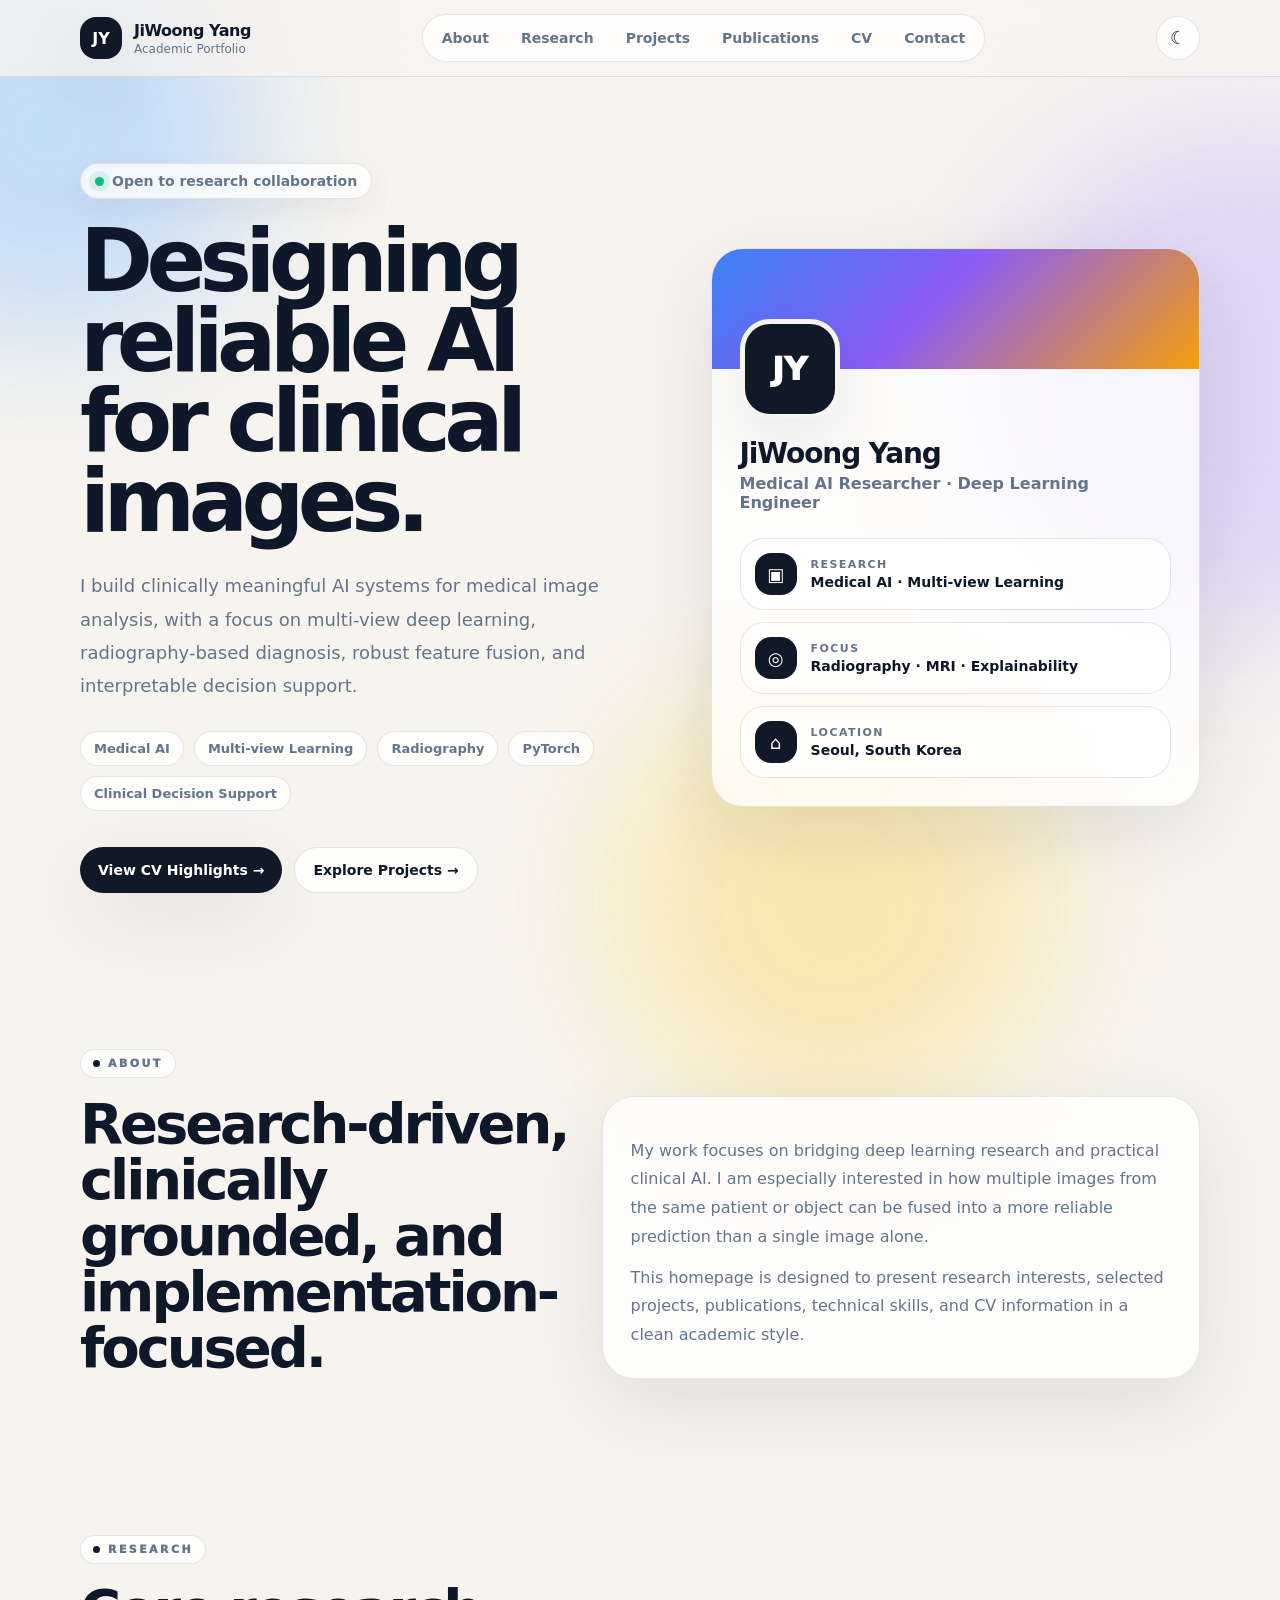
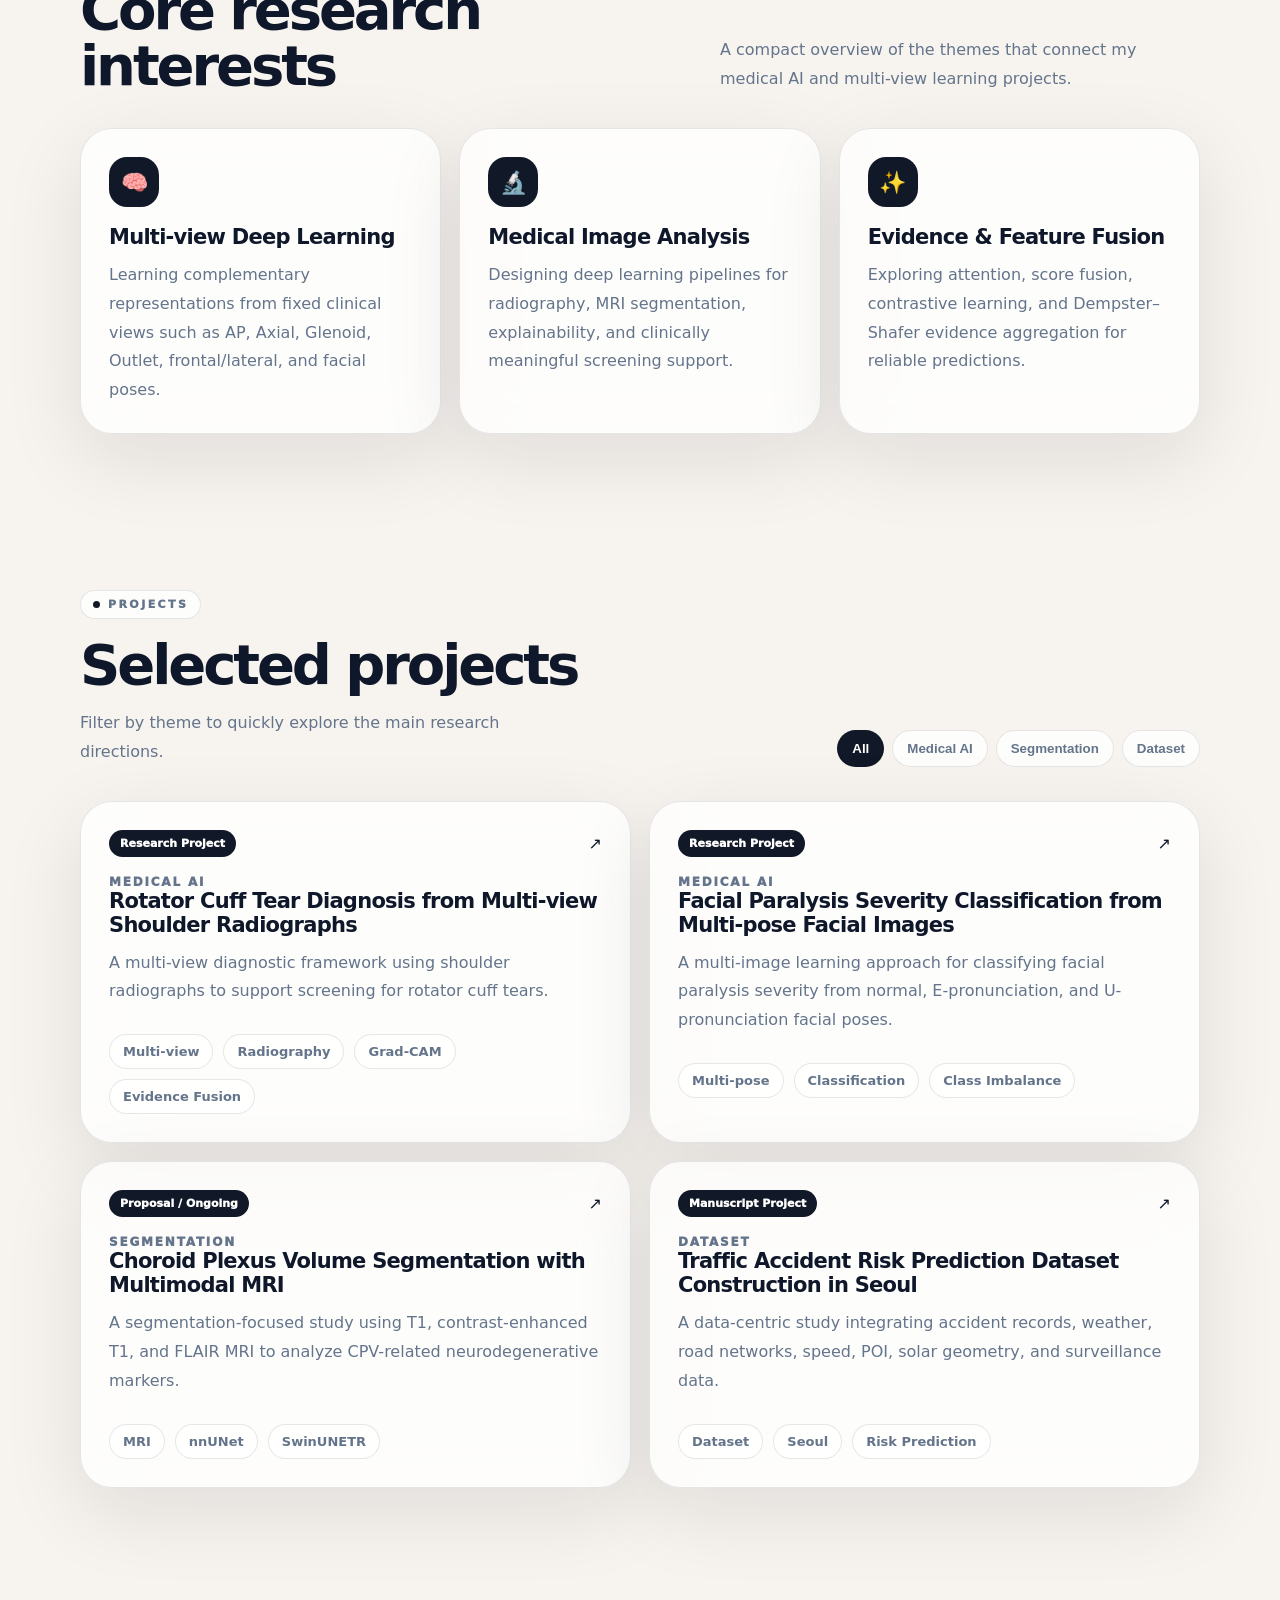
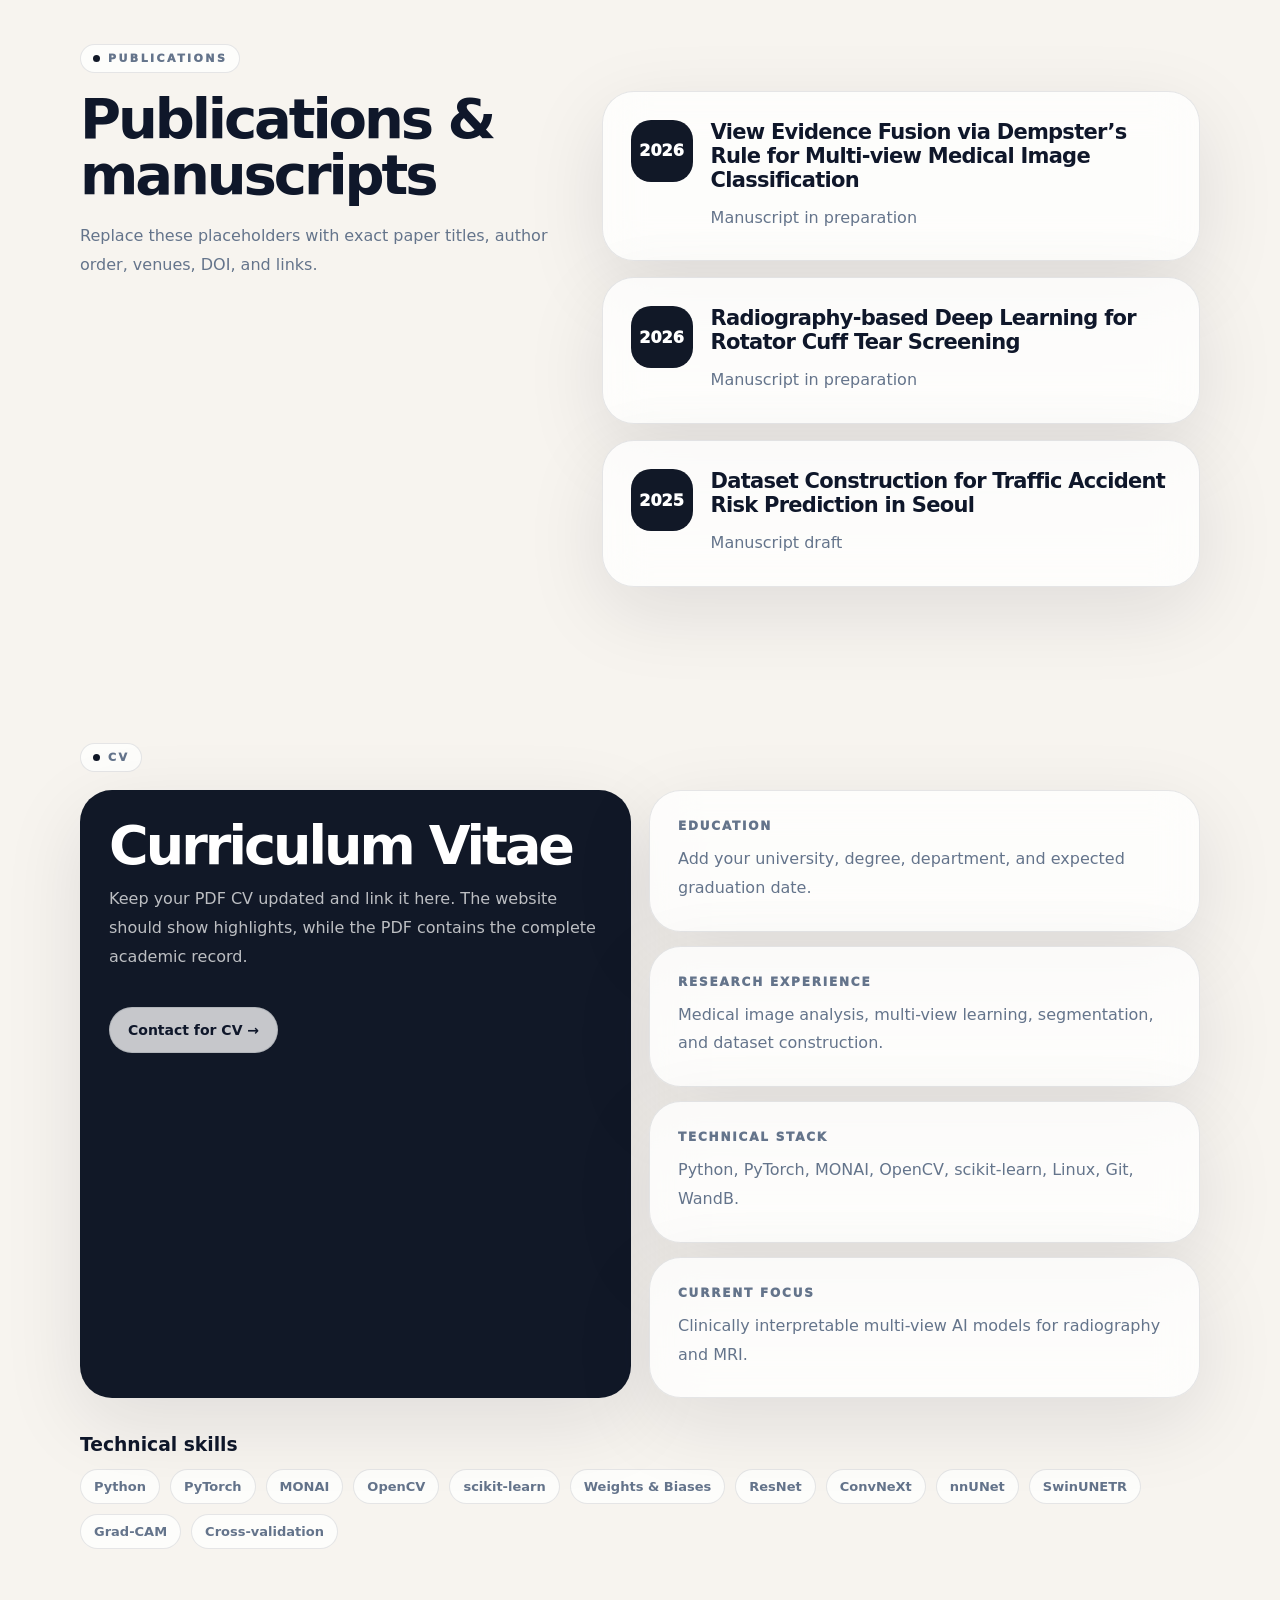
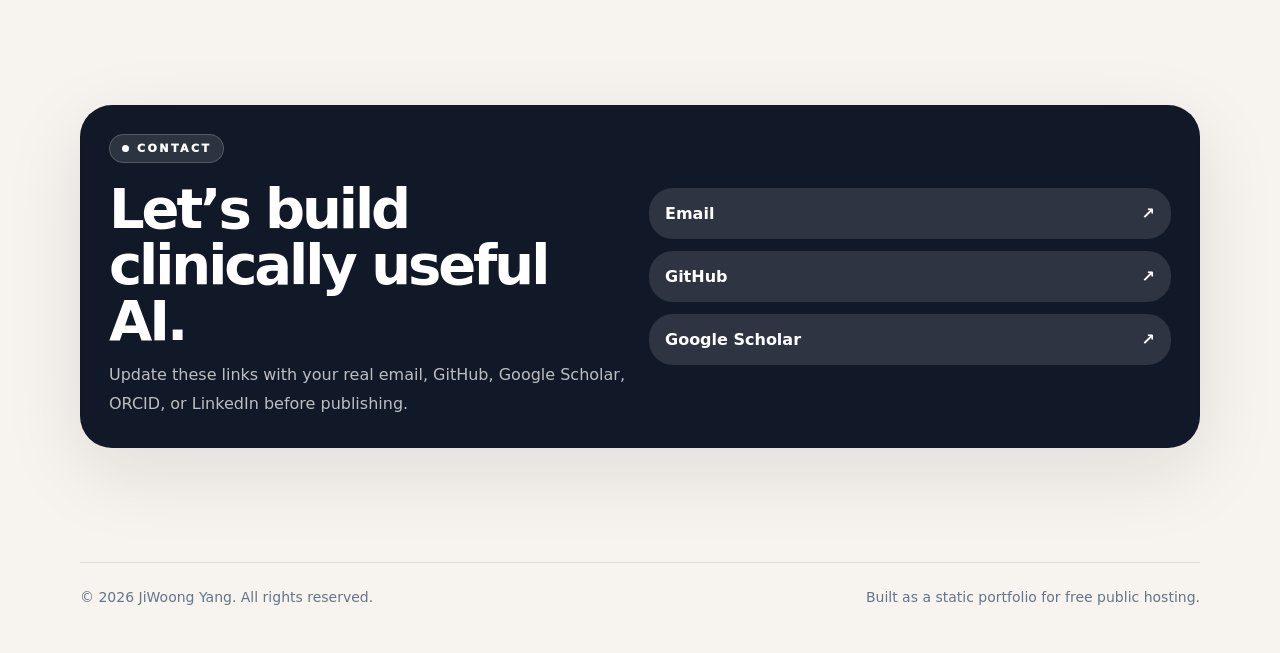
==== index.html @ de5a8644 "Add files via upload" ====
<!doctype html>
<html lang="en">
<head>
  <meta charset="utf-8" />
  <meta name="viewport" content="width=device-width, initial-scale=1" />
  <meta name="description" content="Academic portfolio and CV homepage for JiWoong Yang, focused on medical AI and multi-view deep learning." />
  <title>JiWoong Yang | Medical AI Researcher</title>
  <style>
    :root {
      --bg: #f7f4ef;
      --text: #0f172a;
      --muted: #64748b;
      --line: rgba(15, 23, 42, 0.10);
      --card: rgba(255, 255, 255, 0.76);
      --card-strong: #ffffff;
      --accent: #111827;
      --accent-text: #ffffff;
      --soft-shadow: 0 24px 80px rgba(15, 23, 42, 0.10);
      --radius-xl: 32px;
      --radius-lg: 24px;
      --radius-md: 18px;
    }

    body.dark {
      --bg: #070a12;
      --text: #f8fafc;
      --muted: #94a3b8;
      --line: rgba(255, 255, 255, 0.12);
      --card: rgba(255, 255, 255, 0.055);
      --card-strong: rgba(255, 255, 255, 0.08);
      --accent: #ffffff;
      --accent-text: #0f172a;
      --soft-shadow: 0 24px 80px rgba(0, 0, 0, 0.28);
    }

    * { box-sizing: border-box; }
    html { scroll-behavior: smooth; }
    body {
      margin: 0;
      font-family: Inter, ui-sans-serif, system-ui, -apple-system, BlinkMacSystemFont, "Segoe UI", sans-serif;
      background: var(--bg);
      color: var(--text);
      transition: background 0.4s ease, color 0.4s ease;
    }

    a { color: inherit; text-decoration: none; }
    .page { position: relative; min-height: 100vh; overflow: hidden; }
    .bg-blur { position: fixed; inset: 0; pointer-events: none; opacity: 0.82; z-index: 0; }
    .blob { position: absolute; border-radius: 999px; filter: blur(72px); }
    .blob.one { width: 420px; height: 420px; left: -160px; top: -80px; background: rgba(147, 197, 253, 0.62); }
    .blob.two { width: 520px; height: 520px; right: -220px; top: 120px; background: rgba(196, 181, 253, 0.58); }
    .blob.three { width: 440px; height: 440px; left: 48%; bottom: -220px; background: rgba(252, 211, 77, 0.45); }
    body.dark .blob.one { background: rgba(59, 130, 246, 0.22); }
    body.dark .blob.two { background: rgba(124, 58, 237, 0.20); }
    body.dark .blob.three { background: rgba(245, 158, 11, 0.12); }

    .container { width: min(1120px, calc(100% - 40px)); margin: 0 auto; position: relative; z-index: 1; }
    header { position: sticky; top: 0; z-index: 30; border-bottom: 1px solid var(--line); backdrop-filter: blur(22px); background: color-mix(in srgb, var(--bg) 76%, transparent); }
    nav { display: flex; align-items: center; justify-content: space-between; height: 76px; }
    .brand { display: flex; align-items: center; gap: 12px; }
    .logo { width: 42px; height: 42px; border-radius: 16px; display: grid; place-items: center; background: var(--accent); color: var(--accent-text); font-weight: 900; box-shadow: var(--soft-shadow); }
    .brand-title { font-weight: 850; letter-spacing: -0.03em; }
    .brand-subtitle { font-size: 12px; color: var(--muted); margin-top: 2px; }
    .navlinks { display: flex; gap: 4px; border: 1px solid var(--line); background: var(--card); padding: 5px; border-radius: 999px; }
    .navlinks a { font-size: 14px; color: var(--muted); font-weight: 700; padding: 10px 14px; border-radius: 999px; transition: 0.2s ease; }
    .navlinks a:hover { background: var(--accent); color: var(--accent-text); }
    .theme-toggle { border: 1px solid var(--line); background: var(--card); color: var(--text); width: 44px; height: 44px; border-radius: 999px; cursor: pointer; font-size: 18px; }

    section { padding: 78px 0; }
    .hero { display: grid; grid-template-columns: 1.08fr 0.92fr; gap: 56px; align-items: center; padding-top: 86px; }
    .pill { display: inline-flex; align-items: center; gap: 8px; border: 1px solid var(--line); background: var(--card); color: var(--muted); border-radius: 999px; padding: 9px 14px; font-size: 14px; font-weight: 700; box-shadow: 0 10px 30px rgba(15, 23, 42, 0.05); }
    .dot { width: 9px; height: 9px; border-radius: 999px; background: #10b981; box-shadow: 0 0 0 6px rgba(16, 185, 129, 0.12); }
    h1 { margin: 22px 0 0; font-size: clamp(52px, 8vw, 88px); line-height: 0.91; letter-spacing: -0.075em; }
    .lead { margin-top: 28px; max-width: 680px; color: var(--muted); font-size: 18px; line-height: 1.85; }
    .tag-row { display: flex; flex-wrap: wrap; gap: 10px; margin-top: 28px; }
    .tag { border: 1px solid var(--line); background: var(--card); border-radius: 999px; color: var(--muted); padding: 9px 13px; font-size: 13px; font-weight: 800; }
    .actions { display: flex; flex-wrap: wrap; gap: 12px; margin-top: 36px; }
    .button { display: inline-flex; align-items: center; gap: 8px; border-radius: 999px; padding: 14px 18px; font-weight: 850; font-size: 14px; transition: transform 0.2s ease, background 0.2s ease; }
    .button:hover { transform: translateY(-2px); }
    .button.primary { background: var(--accent); color: var(--accent-text); box-shadow: var(--soft-shadow); }
    .button.secondary { border: 1px solid var(--line); background: var(--card); color: var(--text); }

    .card { border: 1px solid var(--line); background: var(--card); border-radius: var(--radius-xl); padding: 28px; box-shadow: var(--soft-shadow); backdrop-filter: blur(22px); }
    .profile-card { overflow: hidden; padding: 0; }
    .profile-banner { height: 120px; background: linear-gradient(135deg, #3b82f6, #8b5cf6 45%, #f59e0b); }
    .profile-body { padding: 28px; padding-top: 0; }
    .avatar { width: 100px; height: 100px; border-radius: 30px; display: grid; place-items: center; margin-top: -50px; border: 5px solid var(--bg); background: var(--accent); color: var(--accent-text); font-size: 32px; font-weight: 950; box-shadow: var(--soft-shadow); }
    .profile-body h2 { margin: 18px 0 4px; font-size: 28px; letter-spacing: -0.04em; }
    .role { color: var(--muted); font-weight: 750; }
    .info-list { display: grid; gap: 12px; margin-top: 26px; }
    .info-item { display: flex; gap: 14px; align-items: center; border: 1px solid var(--line); background: color-mix(in srgb, var(--card-strong) 65%, transparent); border-radius: 24px; padding: 14px; }
    .info-icon { width: 42px; height: 42px; border-radius: 16px; display: grid; place-items: center; background: var(--accent); color: var(--accent-text); font-size: 18px; }
    .info-label { font-size: 11px; color: var(--muted); text-transform: uppercase; letter-spacing: 0.13em; font-weight: 900; }
    .info-value { margin-top: 3px; font-size: 14px; font-weight: 800; }

    .section-label { display: inline-flex; align-items: center; gap: 8px; border: 1px solid var(--line); background: var(--card); color: var(--muted); border-radius: 999px; padding: 7px 12px; font-size: 11px; font-weight: 950; text-transform: uppercase; letter-spacing: 0.22em; }
    .section-label::before { content: ""; width: 7px; height: 7px; border-radius: 999px; background: var(--accent); }
    .section-head { display: flex; align-items: end; justify-content: space-between; gap: 32px; margin: 18px 0 34px; }
    .section-head h2, .split h2 { margin: 0; font-size: clamp(34px, 5vw, 56px); line-height: 1; letter-spacing: -0.055em; }
    .section-head p { margin: 0; max-width: 480px; line-height: 1.8; color: var(--muted); }
    .grid-3 { display: grid; grid-template-columns: repeat(3, 1fr); gap: 18px; }
    .grid-2 { display: grid; grid-template-columns: repeat(2, 1fr); gap: 18px; }
    .split { display: grid; grid-template-columns: 0.9fr 1.1fr; gap: 32px; align-items: start; }
    .card h3 { margin: 0; font-size: 21px; letter-spacing: -0.035em; }
    .card p { color: var(--muted); line-height: 1.8; margin: 12px 0 0; }
    .icon-bubble { width: 50px; height: 50px; border-radius: 18px; display: grid; place-items: center; margin-bottom: 18px; background: var(--accent); color: var(--accent-text); font-size: 22px; }
    .filter-row { display: flex; flex-wrap: wrap; gap: 8px; }
    .filter { border: 1px solid var(--line); background: var(--card); color: var(--muted); border-radius: 999px; padding: 10px 14px; cursor: pointer; font-weight: 850; }
    .filter.active { background: var(--accent); color: var(--accent-text); }
    .project-card { transition: 0.22s ease; }
    .project-card:hover { transform: translateY(-4px); }
    .project-top { display: flex; align-items: center; justify-content: space-between; gap: 12px; margin-bottom: 18px; }
    .status { background: var(--accent); color: var(--accent-text); border-radius: 999px; padding: 7px 11px; font-size: 11px; font-weight: 950; }
    .category { color: var(--muted); text-transform: uppercase; letter-spacing: 0.15em; font-size: 12px; font-weight: 950; }
    .paper { display: flex; gap: 18px; }
    .year { flex: 0 0 62px; width: 62px; height: 62px; border-radius: 20px; display: grid; place-items: center; background: var(--accent); color: var(--accent-text); font-weight: 950; }
    .skill-cloud { display: flex; flex-wrap: wrap; gap: 10px; }
    .contact-card { background: var(--accent); color: var(--accent-text); }
    .contact-card .section-label { background: rgba(255,255,255,0.12); color: currentColor; border-color: rgba(255,255,255,0.18); }
    .contact-card .section-label::before { background: currentColor; }
    .contact-card p { color: color-mix(in srgb, currentColor 72%, transparent); }
    .contact-links { display: grid; gap: 12px; }
    .contact-link { display: flex; justify-content: space-between; align-items: center; border-radius: 24px; padding: 16px; background: rgba(255,255,255,0.12); font-weight: 900; }
    footer { color: var(--muted); font-size: 14px; padding: 36px 0 48px; }
    .footer-inner { display: flex; justify-content: space-between; gap: 18px; border-top: 1px solid var(--line); padding-top: 26px; }

    @media (max-width: 920px) {
      .navlinks { display: none; }
      .hero, .split, .grid-2, .grid-3 { grid-template-columns: 1fr; }
      section { padding: 58px 0; }
      .section-head { display: block; }
      .section-head p { margin-top: 16px; }
      .footer-inner { flex-direction: column; }
    }

    @media (max-width: 520px) {
      .container { width: min(100% - 28px, 1120px); }
      h1 { font-size: 50px; }
      .card { padding: 22px; }
      .profile-body { padding: 22px; padding-top: 0; }
      .actions .button { width: 100%; justify-content: center; }
    }
  </style>
</head>
<body>
  <div class="page">
    <div class="bg-blur" aria-hidden="true">
      <div class="blob one"></div>
      <div class="blob two"></div>
      <div class="blob three"></div>
    </div>

    <header>
      <nav class="container">
        <a class="brand" href="#home" aria-label="Go to homepage">
          <div class="logo">JY</div>
          <div>
            <div class="brand-title">JiWoong Yang</div>
            <div class="brand-subtitle">Academic Portfolio</div>
          </div>
        </a>
        <div class="navlinks" aria-label="Main navigation">
          <a href="#about">About</a>
          <a href="#research">Research</a>
          <a href="#projects">Projects</a>
          <a href="#publications">Publications</a>
          <a href="#cv">CV</a>
          <a href="#contact">Contact</a>
        </div>
        <button class="theme-toggle" id="themeToggle" aria-label="Toggle dark mode">☾</button>
      </nav>
    </header>

    <main>
      <section class="container hero" id="home">
        <div>
          <div class="pill"><span class="dot"></span> Open to research collaboration</div>
          <h1>Designing reliable AI for clinical images.</h1>
          <p class="lead">
            I build clinically meaningful AI systems for medical image analysis, with a focus on multi-view deep learning, radiography-based diagnosis, robust feature fusion, and interpretable decision support.
          </p>
          <div class="tag-row">
            <span class="tag">Medical AI</span>
            <span class="tag">Multi-view Learning</span>
            <span class="tag">Radiography</span>
            <span class="tag">PyTorch</span>
            <span class="tag">Clinical Decision Support</span>
          </div>
          <div class="actions">
            <a class="button primary" href="#cv">View CV Highlights →</a>
            <a class="button secondary" href="#projects">Explore Projects →</a>
          </div>
        </div>

        <aside class="card profile-card">
          <div class="profile-banner"></div>
          <div class="profile-body">
            <div class="avatar">JY</div>
            <h2>JiWoong Yang</h2>
            <div class="role">Medical AI Researcher · Deep Learning Engineer</div>
            <div class="info-list">
              <div class="info-item"><div class="info-icon">▣</div><div><div class="info-label">Research</div><div class="info-value">Medical AI · Multi-view Learning</div></div></div>
              <div class="info-item"><div class="info-icon">◎</div><div><div class="info-label">Focus</div><div class="info-value">Radiography · MRI · Explainability</div></div></div>
              <div class="info-item"><div class="info-icon">⌂</div><div><div class="info-label">Location</div><div class="info-value">Seoul, South Korea</div></div></div>
            </div>
          </div>
        </aside>
      </section>

      <section class="container" id="about">
        <div class="section-label">About</div>
        <div class="split" style="margin-top: 18px;">
          <h2>Research-driven, clinically grounded, and implementation-focused.</h2>
          <div class="card">
            <p>
              My work focuses on bridging deep learning research and practical clinical AI. I am especially interested in how multiple images from the same patient or object can be fused into a more reliable prediction than a single image alone.
            </p>
            <p>
              This homepage is designed to present research interests, selected projects, publications, technical skills, and CV information in a clean academic style.
            </p>
          </div>
        </div>
      </section>

      <section class="container" id="research">
        <div class="section-label">Research</div>
        <div class="section-head">
          <h2>Core research interests</h2>
          <p>A compact overview of the themes that connect my medical AI and multi-view learning projects.</p>
        </div>
        <div class="grid-3">
          <div class="card"><div class="icon-bubble">🧠</div><h3>Multi-view Deep Learning</h3><p>Learning complementary representations from fixed clinical views such as AP, Axial, Glenoid, Outlet, frontal/lateral, and facial poses.</p></div>
          <div class="card"><div class="icon-bubble">🔬</div><h3>Medical Image Analysis</h3><p>Designing deep learning pipelines for radiography, MRI segmentation, explainability, and clinically meaningful screening support.</p></div>
          <div class="card"><div class="icon-bubble">✨</div><h3>Evidence & Feature Fusion</h3><p>Exploring attention, score fusion, contrastive learning, and Dempster–Shafer evidence aggregation for reliable predictions.</p></div>
        </div>
      </section>

      <section class="container" id="projects">
        <div class="section-label">Projects</div>
        <div class="section-head">
          <div>
            <h2>Selected projects</h2>
            <p style="margin-top: 16px;">Filter by theme to quickly explore the main research directions.</p>
          </div>
          <div class="filter-row">
            <button class="filter active" data-filter="All">All</button>
            <button class="filter" data-filter="Medical AI">Medical AI</button>
            <button class="filter" data-filter="Segmentation">Segmentation</button>
            <button class="filter" data-filter="Dataset">Dataset</button>
          </div>
        </div>
        <div class="grid-2" id="projectGrid">
          <article class="card project-card" data-category="Medical AI"><div class="project-top"><span class="status">Research Project</span><span>↗</span></div><div class="category">Medical AI</div><h3>Rotator Cuff Tear Diagnosis from Multi-view Shoulder Radiographs</h3><p>A multi-view diagnostic framework using shoulder radiographs to support screening for rotator cuff tears.</p><div class="tag-row"><span class="tag">Multi-view</span><span class="tag">Radiography</span><span class="tag">Grad-CAM</span><span class="tag">Evidence Fusion</span></div></article>
          <article class="card project-card" data-category="Medical AI"><div class="project-top"><span class="status">Research Project</span><span>↗</span></div><div class="category">Medical AI</div><h3>Facial Paralysis Severity Classification from Multi-pose Facial Images</h3><p>A multi-image learning approach for classifying facial paralysis severity from normal, E-pronunciation, and U-pronunciation facial poses.</p><div class="tag-row"><span class="tag">Multi-pose</span><span class="tag">Classification</span><span class="tag">Class Imbalance</span></div></article>
          <article class="card project-card" data-category="Segmentation"><div class="project-top"><span class="status">Proposal / Ongoing</span><span>↗</span></div><div class="category">Segmentation</div><h3>Choroid Plexus Volume Segmentation with Multimodal MRI</h3><p>A segmentation-focused study using T1, contrast-enhanced T1, and FLAIR MRI to analyze CPV-related neurodegenerative markers.</p><div class="tag-row"><span class="tag">MRI</span><span class="tag">nnUNet</span><span class="tag">SwinUNETR</span></div></article>
          <article class="card project-card" data-category="Dataset"><div class="project-top"><span class="status">Manuscript Project</span><span>↗</span></div><div class="category">Dataset</div><h3>Traffic Accident Risk Prediction Dataset Construction in Seoul</h3><p>A data-centric study integrating accident records, weather, road networks, speed, POI, solar geometry, and surveillance data.</p><div class="tag-row"><span class="tag">Dataset</span><span class="tag">Seoul</span><span class="tag">Risk Prediction</span></div></article>
        </div>
      </section>

      <section class="container" id="publications">
        <div class="section-label">Publications</div>
        <div class="split" style="margin-top: 18px;">
          <div><h2>Publications & manuscripts</h2><p class="lead" style="font-size: 16px; margin-top: 18px;">Replace these placeholders with exact paper titles, author order, venues, DOI, and links.</p></div>
          <div style="display: grid; gap: 16px;">
            <div class="card paper"><div class="year">2026</div><div><h3>View Evidence Fusion via Dempster’s Rule for Multi-view Medical Image Classification</h3><p>Manuscript in preparation</p></div></div>
            <div class="card paper"><div class="year">2026</div><div><h3>Radiography-based Deep Learning for Rotator Cuff Tear Screening</h3><p>Manuscript in preparation</p></div></div>
            <div class="card paper"><div class="year">2025</div><div><h3>Dataset Construction for Traffic Accident Risk Prediction in Seoul</h3><p>Manuscript draft</p></div></div>
          </div>
        </div>
      </section>

      <section class="container" id="cv">
        <div class="section-label">CV</div>
        <div class="grid-2" style="margin-top: 18px;">
          <div class="card" style="background: var(--accent); color: var(--accent-text);">
            <h2 style="margin:0; font-size: clamp(34px, 5vw, 54px); letter-spacing: -0.055em; line-height:1;">Curriculum Vitae</h2>
            <p style="color: color-mix(in srgb, currentColor 72%, transparent);">Keep your PDF CV updated and link it here. The website should show highlights, while the PDF contains the complete academic record.</p>
            <div class="actions"><a class="button secondary" href="#contact">Contact for CV →</a></div>
          </div>
          <div style="display:grid; gap: 14px;">
            <div class="card"><div class="category">Education</div><p>Add your university, degree, department, and expected graduation date.</p></div>
            <div class="card"><div class="category">Research Experience</div><p>Medical image analysis, multi-view learning, segmentation, and dataset construction.</p></div>
            <div class="card"><div class="category">Technical Stack</div><p>Python, PyTorch, MONAI, OpenCV, scikit-learn, Linux, Git, WandB.</p></div>
            <div class="card"><div class="category">Current Focus</div><p>Clinically interpretable multi-view AI models for radiography and MRI.</p></div>
          </div>
        </div>
        <h3 style="margin: 36px 0 14px;">Technical skills</h3>
        <div class="skill-cloud">
          <span class="tag">Python</span><span class="tag">PyTorch</span><span class="tag">MONAI</span><span class="tag">OpenCV</span><span class="tag">scikit-learn</span><span class="tag">Weights & Biases</span><span class="tag">ResNet</span><span class="tag">ConvNeXt</span><span class="tag">nnUNet</span><span class="tag">SwinUNETR</span><span class="tag">Grad-CAM</span><span class="tag">Cross-validation</span>
        </div>
      </section>

      <section class="container" id="contact">
        <div class="card contact-card">
          <div class="grid-2" style="align-items:center;">
            <div>
              <div class="section-label">Contact</div>
              <h2 style="margin:18px 0 0; font-size: clamp(34px, 5vw, 56px); line-height:1; letter-spacing:-0.055em;">Let’s build clinically useful AI.</h2>
              <p>Update these links with your real email, GitHub, Google Scholar, ORCID, or LinkedIn before publishing.</p>
            </div>
            <div class="contact-links">
              <a class="contact-link" href="mailto:your.email@example.com"><span>Email</span><span>↗</span></a>
              <a class="contact-link" href="https://github.com/your-github-id"><span>GitHub</span><span>↗</span></a>
              <a class="contact-link" href="https://scholar.google.com/"><span>Google Scholar</span><span>↗</span></a>
            </div>
          </div>
        </div>
      </section>
    </main>

    <footer class="container">
      <div class="footer-inner">
        <div>© <span id="year"></span> JiWoong Yang. All rights reserved.</div>
        <div>Built as a static portfolio for free public hosting.</div>
      </div>
    </footer>
  </div>

  <script>
    const toggle = document.getElementById('themeToggle');
    const savedTheme = localStorage.getItem('theme');
    if (savedTheme === 'dark') {
      document.body.classList.add('dark');
      toggle.textContent = '☀';
    }
    toggle.addEventListener('click', () => {
      document.body.classList.toggle('dark');
      const isDark = document.body.classList.contains('dark');
      localStorage.setItem('theme', isDark ? 'dark' : 'light');
      toggle.textContent = isDark ? '☀' : '☾';
    });

    document.getElementById('year').textContent = new Date().getFullYear();

    const filters = document.querySelectorAll('.filter');
    const cards = document.querySelectorAll('.project-card');
    filters.forEach(button => {
      button.addEventListener('click', () => {
        filters.forEach(b => b.classList.remove('active'));
        button.classList.add('active');
        const target = button.dataset.filter;
        cards.forEach(card => {
          card.style.display = target === 'All' || card.dataset.category === target ? '' : 'none';
        });
      });
    });
  </script>
</body>
</html>
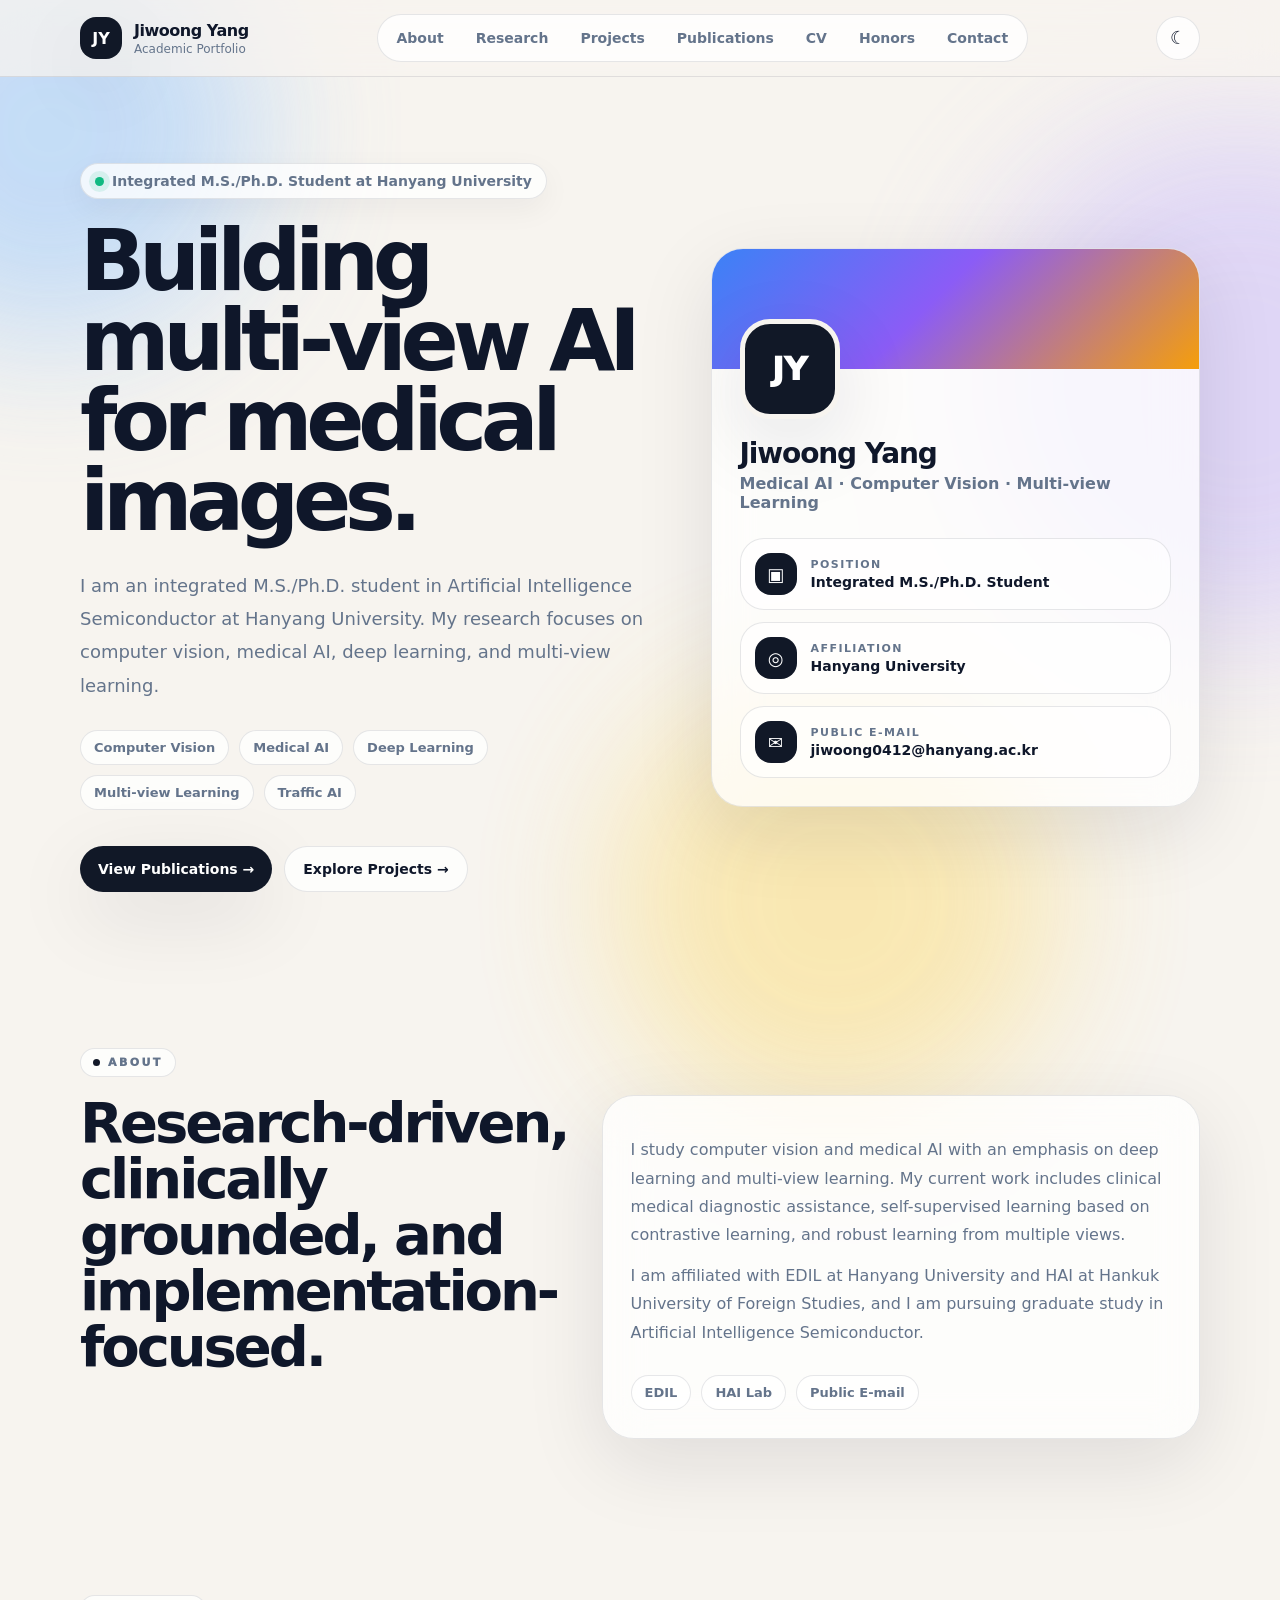
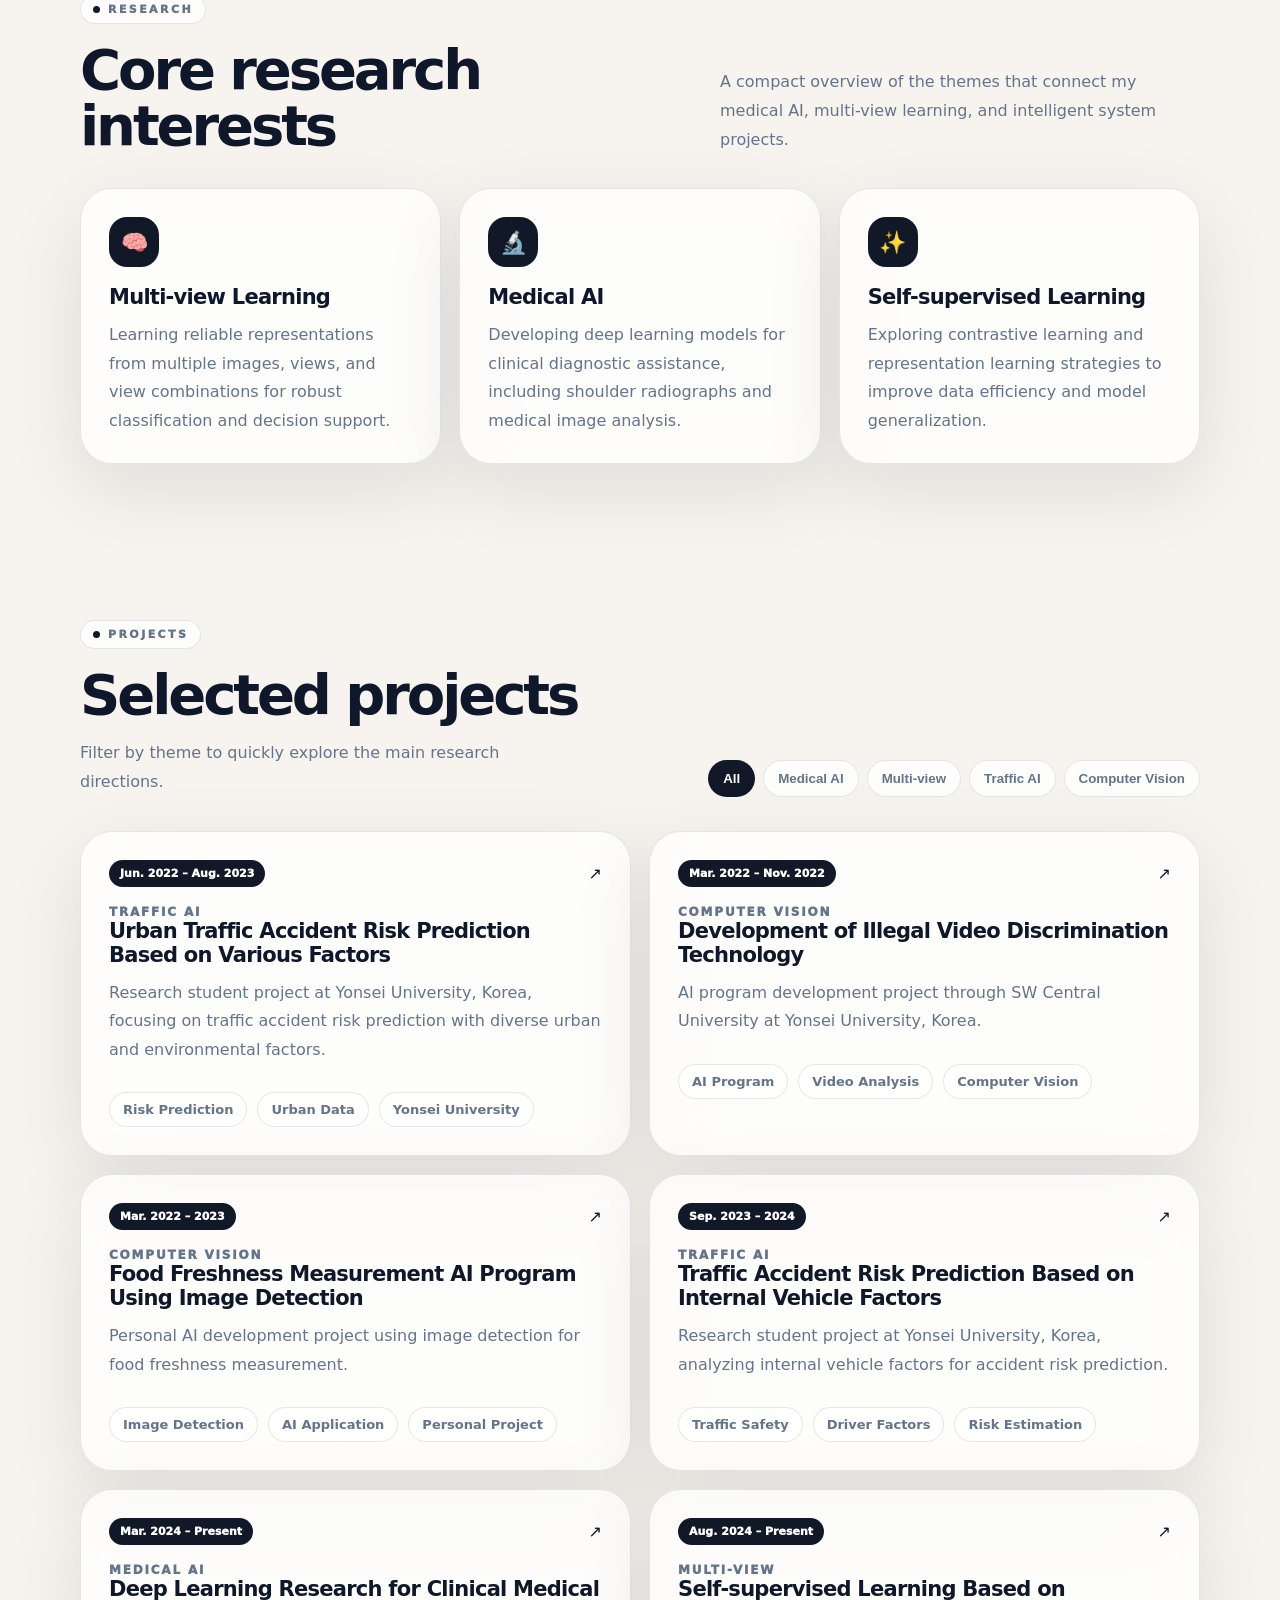
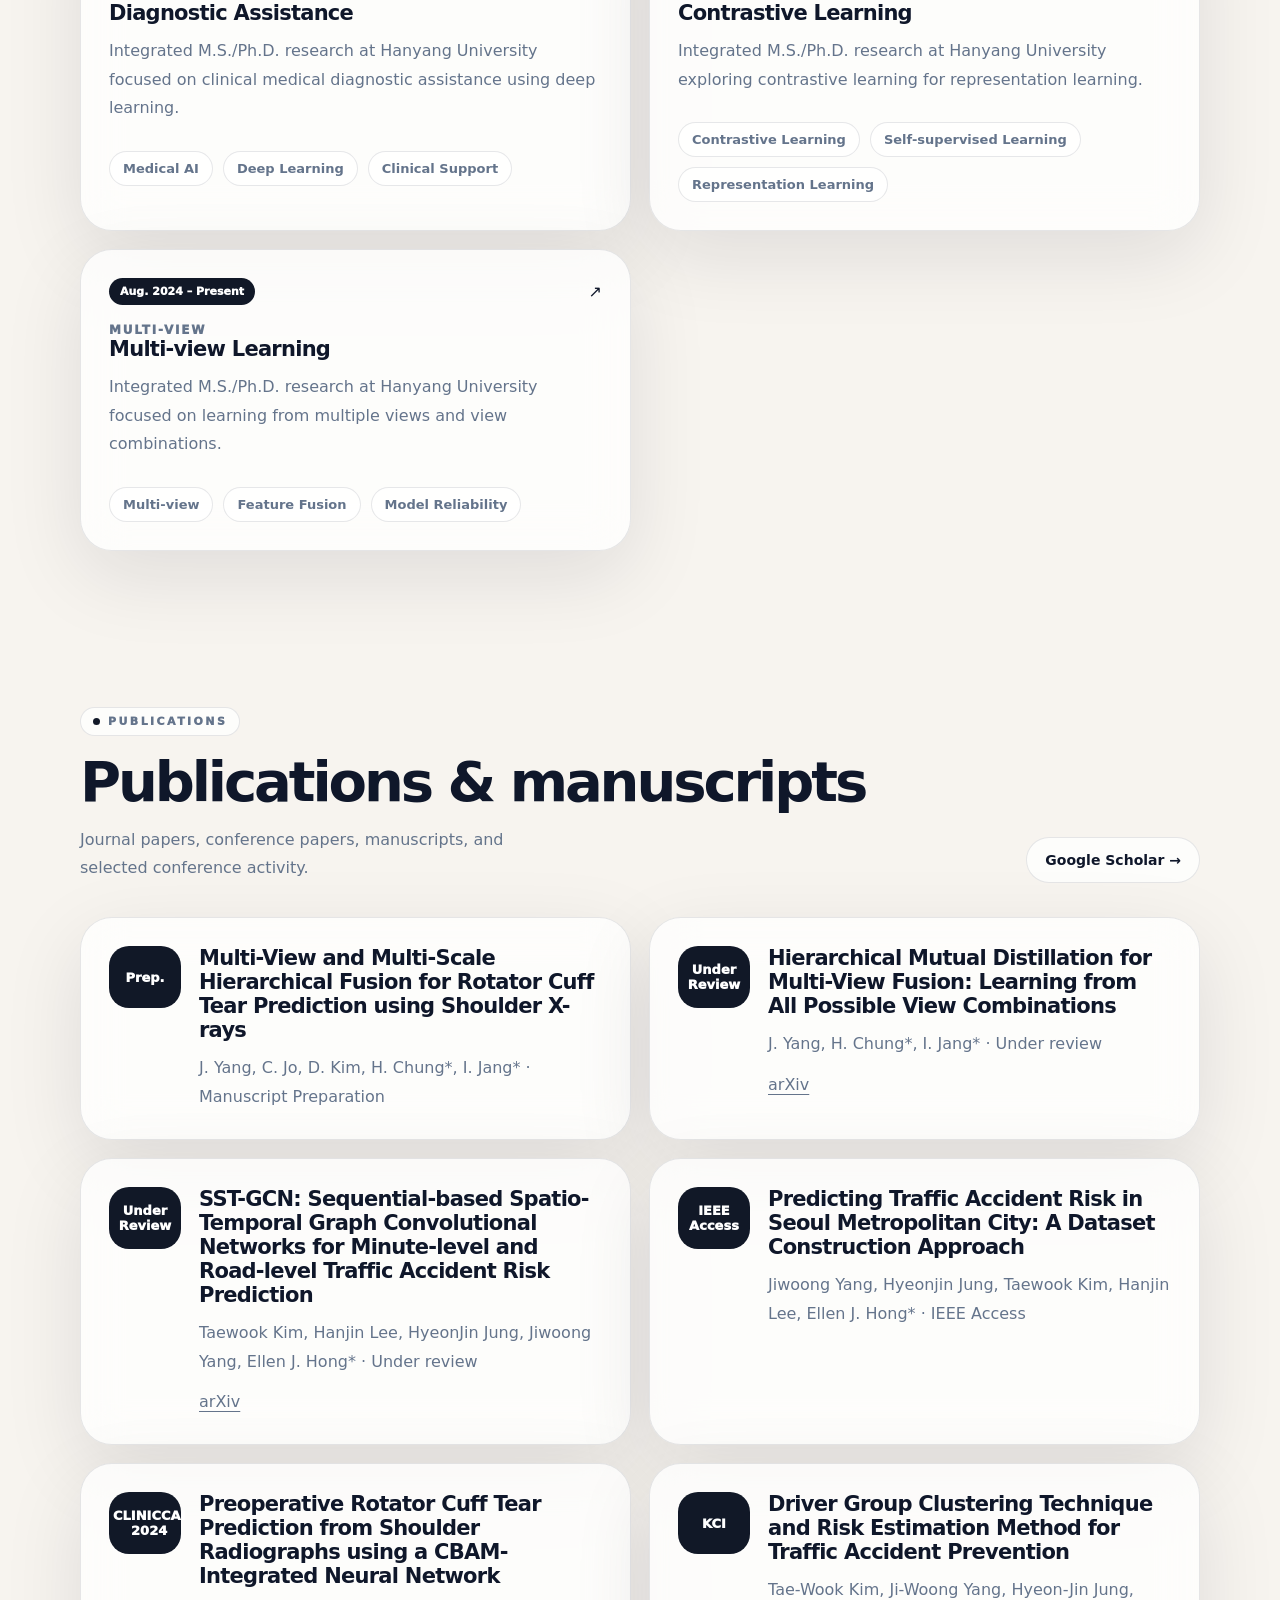
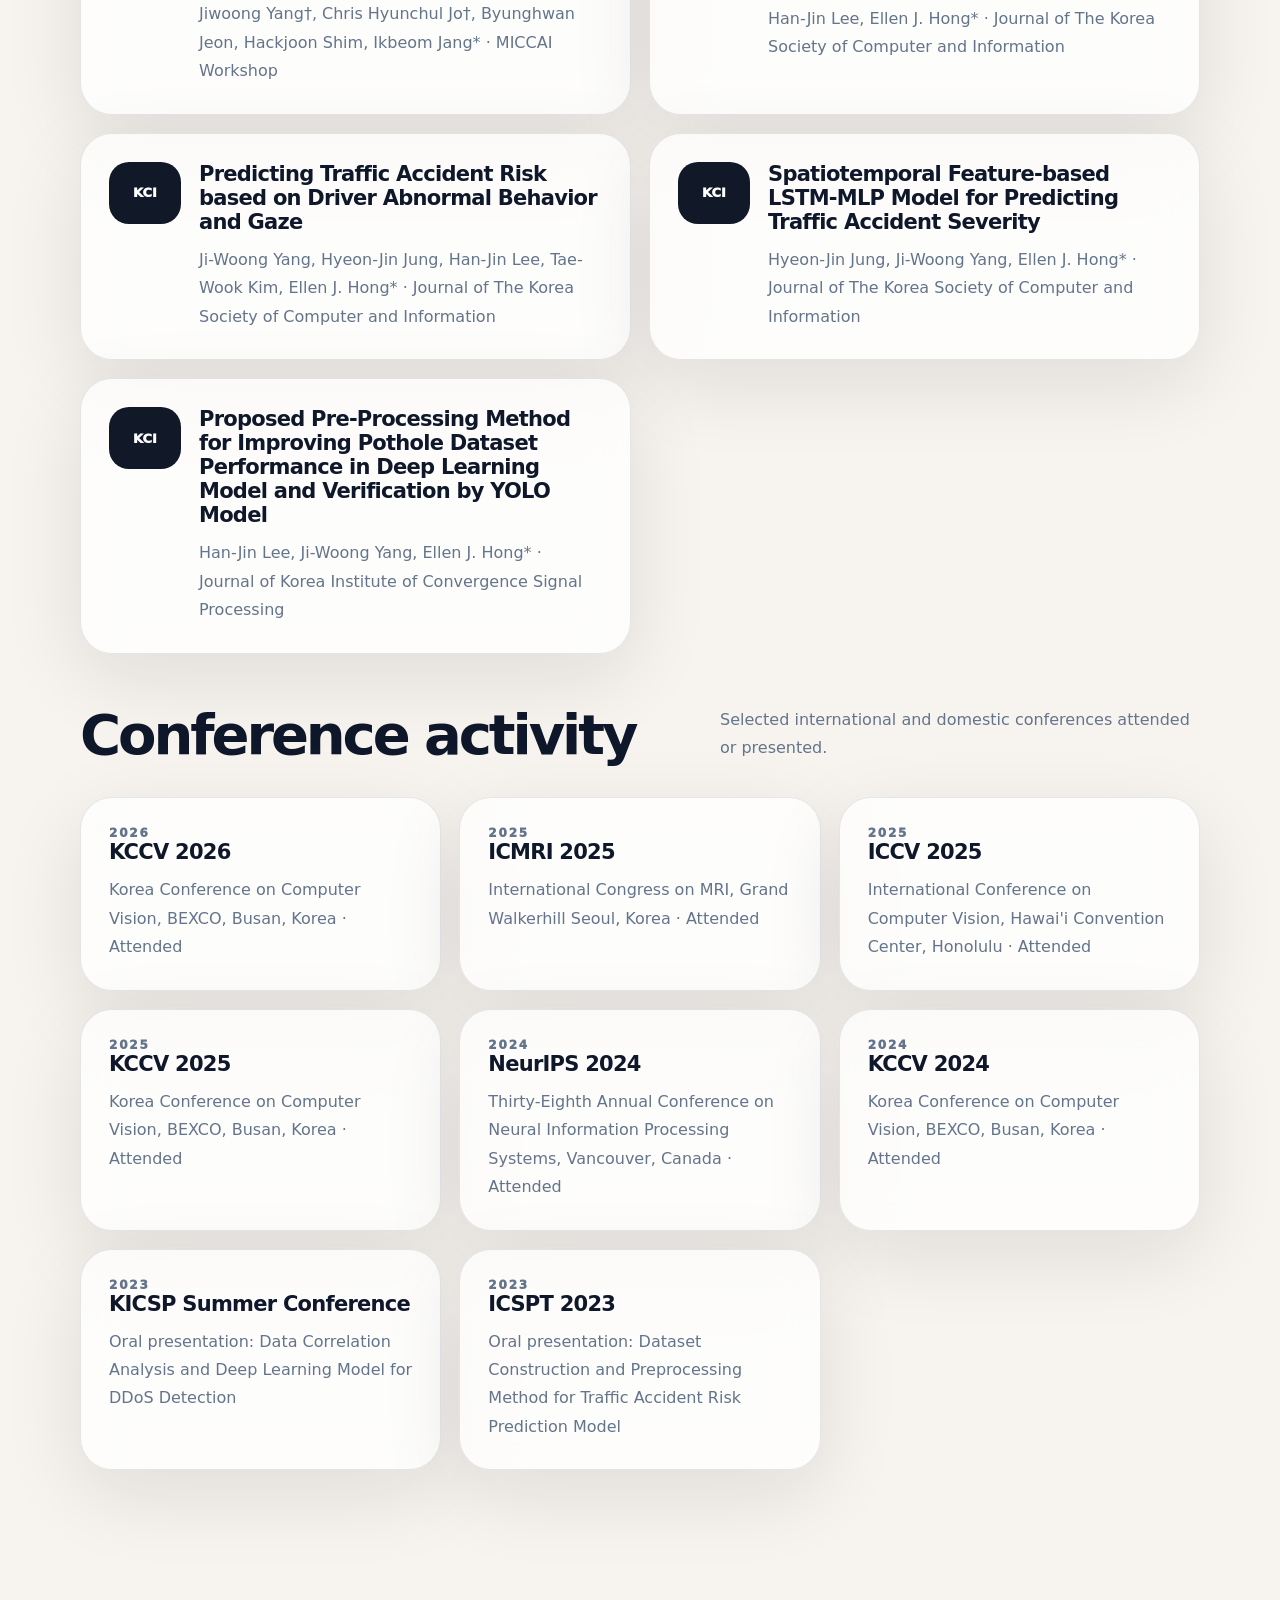
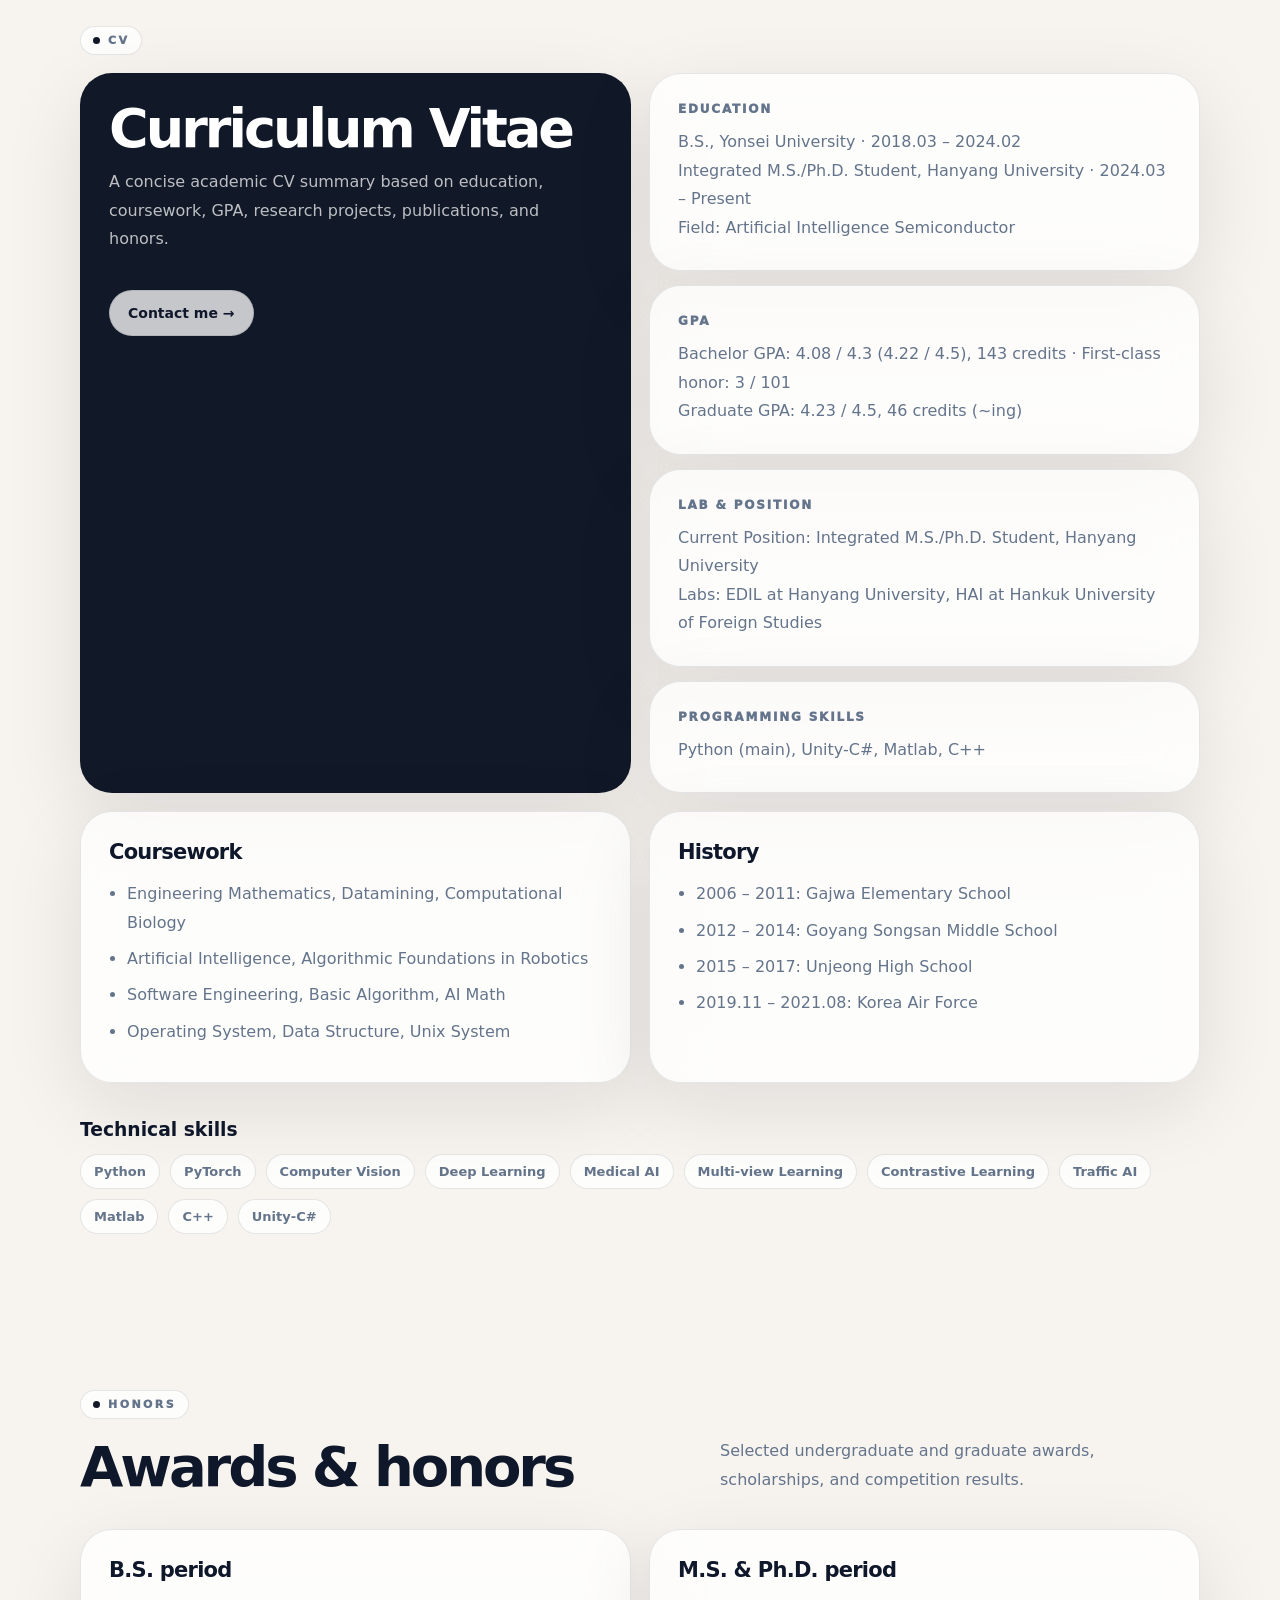
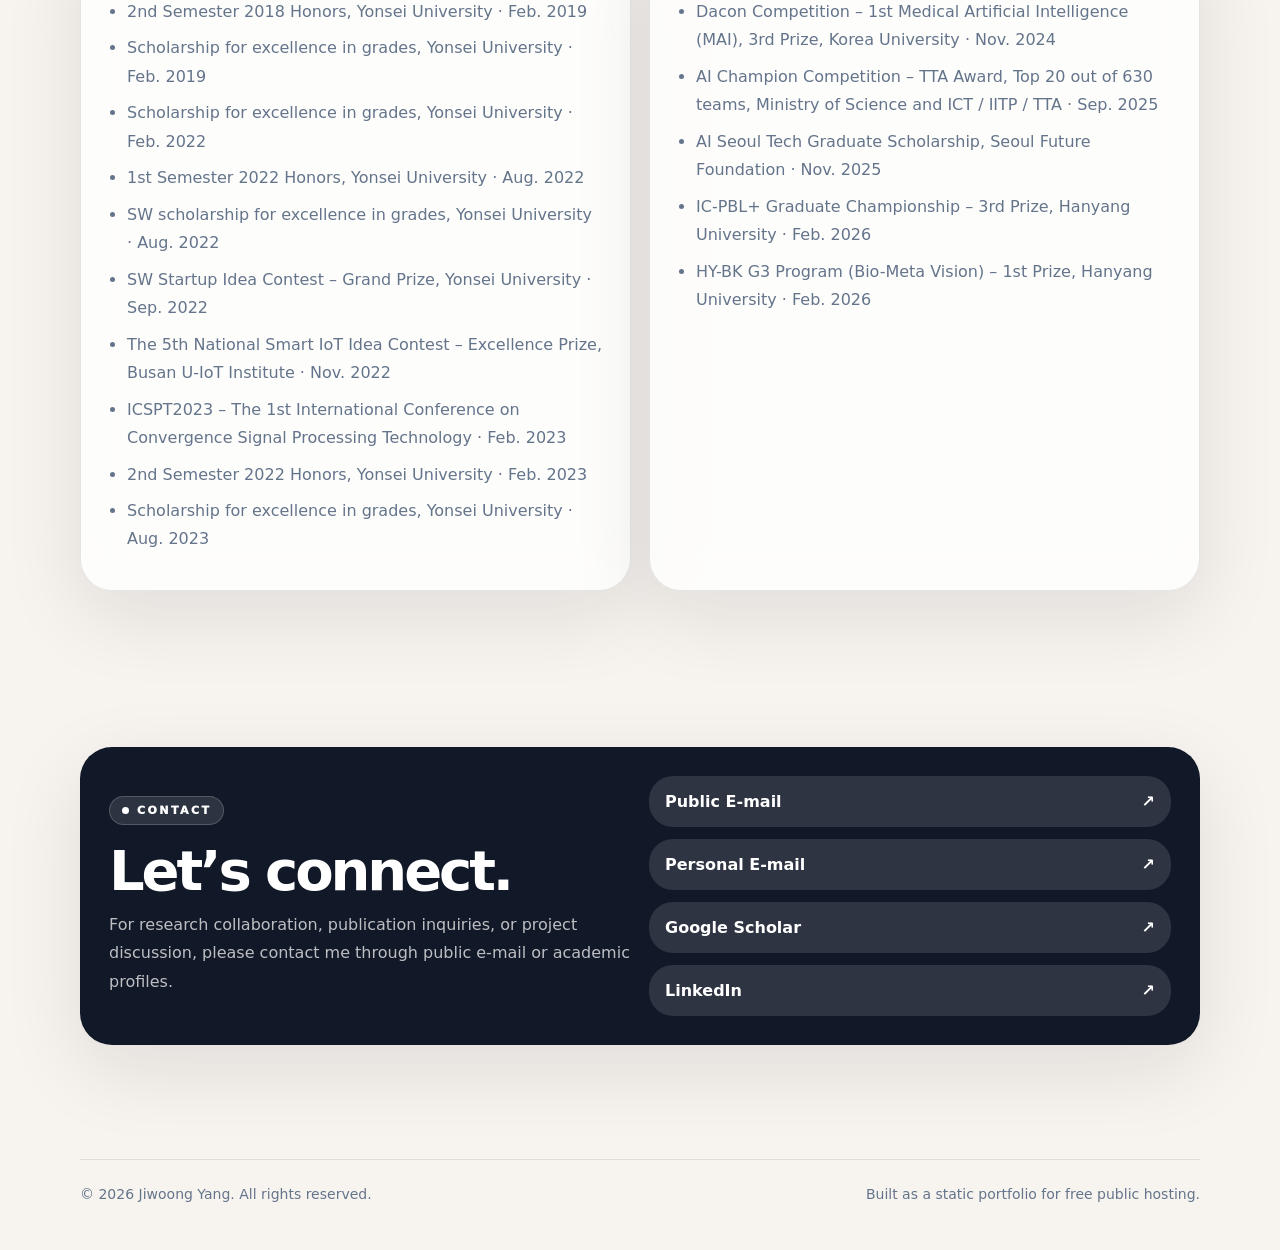
==== commit dab6330f: "Add files via upload" ====
--- a/index.html
+++ b/index.html
@@ -3,8 +3,8 @@
 <head>
   <meta charset="utf-8" />
   <meta name="viewport" content="width=device-width, initial-scale=1" />
-  <meta name="description" content="Academic portfolio and CV homepage for JiWoong Yang, focused on medical AI and multi-view deep learning." />
-  <title>JiWoong Yang | Medical AI Researcher</title>
+  <meta name="description" content="Academic portfolio and CV homepage for Jiwoong Yang, focused on computer vision, medical AI, deep learning, and multi-view learning." />
+  <title>Jiwoong Yang | Medical AI & Multi-view Learning</title>
   <style>
     :root {
       --bg: #f7f4ef;
@@ -70,7 +70,7 @@
     .hero { display: grid; grid-template-columns: 1.08fr 0.92fr; gap: 56px; align-items: center; padding-top: 86px; }
     .pill { display: inline-flex; align-items: center; gap: 8px; border: 1px solid var(--line); background: var(--card); color: var(--muted); border-radius: 999px; padding: 9px 14px; font-size: 14px; font-weight: 700; box-shadow: 0 10px 30px rgba(15, 23, 42, 0.05); }
     .dot { width: 9px; height: 9px; border-radius: 999px; background: #10b981; box-shadow: 0 0 0 6px rgba(16, 185, 129, 0.12); }
-    h1 { margin: 22px 0 0; font-size: clamp(52px, 8vw, 88px); line-height: 0.91; letter-spacing: -0.075em; }
+    h1 { margin: 22px 0 0; font-size: clamp(50px, 8vw, 86px); line-height: 0.93; letter-spacing: -0.075em; }
     .lead { margin-top: 28px; max-width: 680px; color: var(--muted); font-size: 18px; line-height: 1.85; }
     .tag-row { display: flex; flex-wrap: wrap; gap: 10px; margin-top: 28px; }
     .tag { border: 1px solid var(--line); background: var(--card); border-radius: 999px; color: var(--muted); padding: 9px 13px; font-size: 13px; font-weight: 800; }
@@ -102,7 +102,8 @@
     .grid-2 { display: grid; grid-template-columns: repeat(2, 1fr); gap: 18px; }
     .split { display: grid; grid-template-columns: 0.9fr 1.1fr; gap: 32px; align-items: start; }
     .card h3 { margin: 0; font-size: 21px; letter-spacing: -0.035em; }
-    .card p { color: var(--muted); line-height: 1.8; margin: 12px 0 0; }
+    .card p, .card li { color: var(--muted); line-height: 1.78; }
+    .card p { margin: 12px 0 0; }
     .icon-bubble { width: 50px; height: 50px; border-radius: 18px; display: grid; place-items: center; margin-bottom: 18px; background: var(--accent); color: var(--accent-text); font-size: 22px; }
     .filter-row { display: flex; flex-wrap: wrap; gap: 8px; }
     .filter { border: 1px solid var(--line); background: var(--card); color: var(--muted); border-radius: 999px; padding: 10px 14px; cursor: pointer; font-weight: 850; }
@@ -113,7 +114,9 @@
     .status { background: var(--accent); color: var(--accent-text); border-radius: 999px; padding: 7px 11px; font-size: 11px; font-weight: 950; }
     .category { color: var(--muted); text-transform: uppercase; letter-spacing: 0.15em; font-size: 12px; font-weight: 950; }
     .paper { display: flex; gap: 18px; }
-    .year { flex: 0 0 62px; width: 62px; height: 62px; border-radius: 20px; display: grid; place-items: center; background: var(--accent); color: var(--accent-text); font-weight: 950; }
+    .year { flex: 0 0 72px; width: 72px; height: 62px; border-radius: 20px; display: grid; place-items: center; background: var(--accent); color: var(--accent-text); font-weight: 950; font-size: 13px; text-align: center; padding: 4px; }
+    .list-compact { margin: 16px 0 0; padding-left: 18px; }
+    .list-compact li { margin: 8px 0; }
     .skill-cloud { display: flex; flex-wrap: wrap; gap: 10px; }
     .contact-card { background: var(--accent); color: var(--accent-text); }
     .contact-card .section-label { background: rgba(255,255,255,0.12); color: currentColor; border-color: rgba(255,255,255,0.18); }
@@ -121,6 +124,7 @@
     .contact-card p { color: color-mix(in srgb, currentColor 72%, transparent); }
     .contact-links { display: grid; gap: 12px; }
     .contact-link { display: flex; justify-content: space-between; align-items: center; border-radius: 24px; padding: 16px; background: rgba(255,255,255,0.12); font-weight: 900; }
+    .mini-link { text-decoration: underline; text-underline-offset: 4px; }
     footer { color: var(--muted); font-size: 14px; padding: 36px 0 48px; }
     .footer-inner { display: flex; justify-content: space-between; gap: 18px; border-top: 1px solid var(--line); padding-top: 26px; }
 
@@ -135,10 +139,12 @@
 
     @media (max-width: 520px) {
       .container { width: min(100% - 28px, 1120px); }
-      h1 { font-size: 50px; }
+      h1 { font-size: 47px; }
       .card { padding: 22px; }
       .profile-body { padding: 22px; padding-top: 0; }
       .actions .button { width: 100%; justify-content: center; }
+      .paper { display: block; }
+      .year { margin-bottom: 14px; }
     }
   </style>
 </head>
@@ -155,7 +161,7 @@
         <a class="brand" href="#home" aria-label="Go to homepage">
           <div class="logo">JY</div>
           <div>
-            <div class="brand-title">JiWoong Yang</div>
+            <div class="brand-title">Jiwoong Yang</div>
             <div class="brand-subtitle">Academic Portfolio</div>
           </div>
         </a>
@@ -165,6 +171,7 @@
           <a href="#projects">Projects</a>
           <a href="#publications">Publications</a>
           <a href="#cv">CV</a>
+          <a href="#honors">Honors</a>
           <a href="#contact">Contact</a>
         </div>
         <button class="theme-toggle" id="themeToggle" aria-label="Toggle dark mode">☾</button>
@@ -174,20 +181,20 @@
     <main>
       <section class="container hero" id="home">
         <div>
-          <div class="pill"><span class="dot"></span> Open to research collaboration</div>
-          <h1>Designing reliable AI for clinical images.</h1>
+          <div class="pill"><span class="dot"></span> Integrated M.S./Ph.D. Student at Hanyang University</div>
+          <h1>Building multi-view AI for medical images.</h1>
           <p class="lead">
-            I build clinically meaningful AI systems for medical image analysis, with a focus on multi-view deep learning, radiography-based diagnosis, robust feature fusion, and interpretable decision support.
+            I am an integrated M.S./Ph.D. student in Artificial Intelligence Semiconductor at Hanyang University. My research focuses on computer vision, medical AI, deep learning, and multi-view learning.
           </p>
           <div class="tag-row">
+            <span class="tag">Computer Vision</span>
             <span class="tag">Medical AI</span>
+            <span class="tag">Deep Learning</span>
             <span class="tag">Multi-view Learning</span>
-            <span class="tag">Radiography</span>
-            <span class="tag">PyTorch</span>
-            <span class="tag">Clinical Decision Support</span>
+            <span class="tag">Traffic AI</span>
           </div>
           <div class="actions">
-            <a class="button primary" href="#cv">View CV Highlights →</a>
+            <a class="button primary" href="#publications">View Publications →</a>
             <a class="button secondary" href="#projects">Explore Projects →</a>
           </div>
         </div>
@@ -196,12 +203,12 @@
           <div class="profile-banner"></div>
           <div class="profile-body">
             <div class="avatar">JY</div>
-            <h2>JiWoong Yang</h2>
-            <div class="role">Medical AI Researcher · Deep Learning Engineer</div>
+            <h2>Jiwoong Yang</h2>
+            <div class="role">Medical AI · Computer Vision · Multi-view Learning</div>
             <div class="info-list">
-              <div class="info-item"><div class="info-icon">▣</div><div><div class="info-label">Research</div><div class="info-value">Medical AI · Multi-view Learning</div></div></div>
-              <div class="info-item"><div class="info-icon">◎</div><div><div class="info-label">Focus</div><div class="info-value">Radiography · MRI · Explainability</div></div></div>
-              <div class="info-item"><div class="info-icon">⌂</div><div><div class="info-label">Location</div><div class="info-value">Seoul, South Korea</div></div></div>
+              <div class="info-item"><div class="info-icon">▣</div><div><div class="info-label">Position</div><div class="info-value">Integrated M.S./Ph.D. Student</div></div></div>
+              <div class="info-item"><div class="info-icon">◎</div><div><div class="info-label">Affiliation</div><div class="info-value">Hanyang University</div></div></div>
+              <div class="info-item"><div class="info-icon">✉</div><div><div class="info-label">Public E-mail</div><div class="info-value">jiwoong0412@hanyang.ac.kr</div></div></div>
             </div>
           </div>
         </aside>
@@ -213,11 +220,16 @@
           <h2>Research-driven, clinically grounded, and implementation-focused.</h2>
           <div class="card">
             <p>
-              My work focuses on bridging deep learning research and practical clinical AI. I am especially interested in how multiple images from the same patient or object can be fused into a more reliable prediction than a single image alone.
+              I study computer vision and medical AI with an emphasis on deep learning and multi-view learning. My current work includes clinical medical diagnostic assistance, self-supervised learning based on contrastive learning, and robust learning from multiple views.
             </p>
             <p>
-              This homepage is designed to present research interests, selected projects, publications, technical skills, and CV information in a clean academic style.
+              I am affiliated with EDIL at Hanyang University and HAI at Hankuk University of Foreign Studies, and I am pursuing graduate study in Artificial Intelligence Semiconductor.
             </p>
+            <div class="tag-row">
+              <a class="tag" href="https://sites.google.com/view/eidl/home">EDIL</a>
+              <a class="tag" href="https://labhai.hufs.ac.kr/">HAI Lab</a>
+              <a class="tag" href="mailto:jiwoong0412@hanyang.ac.kr">Public E-mail</a>
+            </div>
           </div>
         </div>
       </section>
@@ -226,12 +238,12 @@
         <div class="section-label">Research</div>
         <div class="section-head">
           <h2>Core research interests</h2>
-          <p>A compact overview of the themes that connect my medical AI and multi-view learning projects.</p>
+          <p>A compact overview of the themes that connect my medical AI, multi-view learning, and intelligent system projects.</p>
         </div>
         <div class="grid-3">
-          <div class="card"><div class="icon-bubble">🧠</div><h3>Multi-view Deep Learning</h3><p>Learning complementary representations from fixed clinical views such as AP, Axial, Glenoid, Outlet, frontal/lateral, and facial poses.</p></div>
-          <div class="card"><div class="icon-bubble">🔬</div><h3>Medical Image Analysis</h3><p>Designing deep learning pipelines for radiography, MRI segmentation, explainability, and clinically meaningful screening support.</p></div>
-          <div class="card"><div class="icon-bubble">✨</div><h3>Evidence & Feature Fusion</h3><p>Exploring attention, score fusion, contrastive learning, and Dempster–Shafer evidence aggregation for reliable predictions.</p></div>
+          <div class="card"><div class="icon-bubble">🧠</div><h3>Multi-view Learning</h3><p>Learning reliable representations from multiple images, views, and view combinations for robust classification and decision support.</p></div>
+          <div class="card"><div class="icon-bubble">🔬</div><h3>Medical AI</h3><p>Developing deep learning models for clinical diagnostic assistance, including shoulder radiographs and medical image analysis.</p></div>
+          <div class="card"><div class="icon-bubble">✨</div><h3>Self-supervised Learning</h3><p>Exploring contrastive learning and representation learning strategies to improve data efficiency and model generalization.</p></div>
         </div>
       </section>
 
@@ -245,27 +257,56 @@
           <div class="filter-row">
             <button class="filter active" data-filter="All">All</button>
             <button class="filter" data-filter="Medical AI">Medical AI</button>
-            <button class="filter" data-filter="Segmentation">Segmentation</button>
-            <button class="filter" data-filter="Dataset">Dataset</button>
+            <button class="filter" data-filter="Multi-view">Multi-view</button>
+            <button class="filter" data-filter="Traffic AI">Traffic AI</button>
+            <button class="filter" data-filter="Computer Vision">Computer Vision</button>
           </div>
         </div>
         <div class="grid-2" id="projectGrid">
-          <article class="card project-card" data-category="Medical AI"><div class="project-top"><span class="status">Research Project</span><span>↗</span></div><div class="category">Medical AI</div><h3>Rotator Cuff Tear Diagnosis from Multi-view Shoulder Radiographs</h3><p>A multi-view diagnostic framework using shoulder radiographs to support screening for rotator cuff tears.</p><div class="tag-row"><span class="tag">Multi-view</span><span class="tag">Radiography</span><span class="tag">Grad-CAM</span><span class="tag">Evidence Fusion</span></div></article>
-          <article class="card project-card" data-category="Medical AI"><div class="project-top"><span class="status">Research Project</span><span>↗</span></div><div class="category">Medical AI</div><h3>Facial Paralysis Severity Classification from Multi-pose Facial Images</h3><p>A multi-image learning approach for classifying facial paralysis severity from normal, E-pronunciation, and U-pronunciation facial poses.</p><div class="tag-row"><span class="tag">Multi-pose</span><span class="tag">Classification</span><span class="tag">Class Imbalance</span></div></article>
-          <article class="card project-card" data-category="Segmentation"><div class="project-top"><span class="status">Proposal / Ongoing</span><span>↗</span></div><div class="category">Segmentation</div><h3>Choroid Plexus Volume Segmentation with Multimodal MRI</h3><p>A segmentation-focused study using T1, contrast-enhanced T1, and FLAIR MRI to analyze CPV-related neurodegenerative markers.</p><div class="tag-row"><span class="tag">MRI</span><span class="tag">nnUNet</span><span class="tag">SwinUNETR</span></div></article>
-          <article class="card project-card" data-category="Dataset"><div class="project-top"><span class="status">Manuscript Project</span><span>↗</span></div><div class="category">Dataset</div><h3>Traffic Accident Risk Prediction Dataset Construction in Seoul</h3><p>A data-centric study integrating accident records, weather, road networks, speed, POI, solar geometry, and surveillance data.</p><div class="tag-row"><span class="tag">Dataset</span><span class="tag">Seoul</span><span class="tag">Risk Prediction</span></div></article>
+          <article class="card project-card" data-category="Traffic AI"><div class="project-top"><span class="status">Jun. 2022 – Aug. 2023</span><span>↗</span></div><div class="category">Traffic AI</div><h3>Urban Traffic Accident Risk Prediction Based on Various Factors</h3><p>Research student project at Yonsei University, Korea, focusing on traffic accident risk prediction with diverse urban and environmental factors.</p><div class="tag-row"><span class="tag">Risk Prediction</span><span class="tag">Urban Data</span><span class="tag">Yonsei University</span></div></article>
+          <article class="card project-card" data-category="Computer Vision"><div class="project-top"><span class="status">Mar. 2022 – Nov. 2022</span><span>↗</span></div><div class="category">Computer Vision</div><h3>Development of Illegal Video Discrimination Technology</h3><p>AI program development project through SW Central University at Yonsei University, Korea.</p><div class="tag-row"><span class="tag">AI Program</span><span class="tag">Video Analysis</span><span class="tag">Computer Vision</span></div></article>
+          <article class="card project-card" data-category="Computer Vision"><div class="project-top"><span class="status">Mar. 2022 – 2023</span><span>↗</span></div><div class="category">Computer Vision</div><h3>Food Freshness Measurement AI Program Using Image Detection</h3><p>Personal AI development project using image detection for food freshness measurement.</p><div class="tag-row"><span class="tag">Image Detection</span><span class="tag">AI Application</span><span class="tag">Personal Project</span></div></article>
+          <article class="card project-card" data-category="Traffic AI"><div class="project-top"><span class="status">Sep. 2023 – 2024</span><span>↗</span></div><div class="category">Traffic AI</div><h3>Traffic Accident Risk Prediction Based on Internal Vehicle Factors</h3><p>Research student project at Yonsei University, Korea, analyzing internal vehicle factors for accident risk prediction.</p><div class="tag-row"><span class="tag">Traffic Safety</span><span class="tag">Driver Factors</span><span class="tag">Risk Estimation</span></div></article>
+          <article class="card project-card" data-category="Medical AI"><div class="project-top"><span class="status">Mar. 2024 – Present</span><span>↗</span></div><div class="category">Medical AI</div><h3>Deep Learning Research for Clinical Medical Diagnostic Assistance</h3><p>Integrated M.S./Ph.D. research at Hanyang University focused on clinical medical diagnostic assistance using deep learning.</p><div class="tag-row"><span class="tag">Medical AI</span><span class="tag">Deep Learning</span><span class="tag">Clinical Support</span></div></article>
+          <article class="card project-card" data-category="Multi-view"><div class="project-top"><span class="status">Aug. 2024 – Present</span><span>↗</span></div><div class="category">Multi-view</div><h3>Self-supervised Learning Based on Contrastive Learning</h3><p>Integrated M.S./Ph.D. research at Hanyang University exploring contrastive learning for representation learning.</p><div class="tag-row"><span class="tag">Contrastive Learning</span><span class="tag">Self-supervised Learning</span><span class="tag">Representation Learning</span></div></article>
+          <article class="card project-card" data-category="Multi-view"><div class="project-top"><span class="status">Aug. 2024 – Present</span><span>↗</span></div><div class="category">Multi-view</div><h3>Multi-view Learning</h3><p>Integrated M.S./Ph.D. research at Hanyang University focused on learning from multiple views and view combinations.</p><div class="tag-row"><span class="tag">Multi-view</span><span class="tag">Feature Fusion</span><span class="tag">Model Reliability</span></div></article>
         </div>
       </section>
 
       <section class="container" id="publications">
         <div class="section-label">Publications</div>
-        <div class="split" style="margin-top: 18px;">
-          <div><h2>Publications & manuscripts</h2><p class="lead" style="font-size: 16px; margin-top: 18px;">Replace these placeholders with exact paper titles, author order, venues, DOI, and links.</p></div>
-          <div style="display: grid; gap: 16px;">
-            <div class="card paper"><div class="year">2026</div><div><h3>View Evidence Fusion via Dempster’s Rule for Multi-view Medical Image Classification</h3><p>Manuscript in preparation</p></div></div>
-            <div class="card paper"><div class="year">2026</div><div><h3>Radiography-based Deep Learning for Rotator Cuff Tear Screening</h3><p>Manuscript in preparation</p></div></div>
-            <div class="card paper"><div class="year">2025</div><div><h3>Dataset Construction for Traffic Accident Risk Prediction in Seoul</h3><p>Manuscript draft</p></div></div>
-          </div>
+        <div class="section-head">
+          <div>
+            <h2>Publications & manuscripts</h2>
+            <p style="margin-top: 16px;">Journal papers, conference papers, manuscripts, and selected conference activity.</p>
+          </div>
+          <a class="button secondary" href="https://scholar.google.co.kr/citations?hl=ko&user=rrsgcvcAAAAJ&view_op=list_works">Google Scholar →</a>
+        </div>
+        <div class="grid-2">
+          <div class="card paper"><div class="year">Prep.</div><div><h3>Multi-View and Multi-Scale Hierarchical Fusion for Rotator Cuff Tear Prediction using Shoulder X-rays</h3><p>J. Yang, C. Jo, D. Kim, H. Chung*, I. Jang* · Manuscript Preparation</p></div></div>
+          <div class="card paper"><div class="year">Under<br>Review</div><div><h3>Hierarchical Mutual Distillation for Multi-View Fusion: Learning from All Possible View Combinations</h3><p>J. Yang, H. Chung*, I. Jang* · Under review</p><p><a class="mini-link" href="https://arxiv.org/abs/2411.10077">arXiv</a></p></div></div>
+          <div class="card paper"><div class="year">Under<br>Review</div><div><h3>SST-GCN: Sequential-based Spatio-Temporal Graph Convolutional Networks for Minute-level and Road-level Traffic Accident Risk Prediction</h3><p>Taewook Kim, Hanjin Lee, HyeonJin Jung, Jiwoong Yang, Ellen J. Hong* · Under review</p><p><a class="mini-link" href="https://arxiv.org/abs/2405.18602">arXiv</a></p></div></div>
+          <div class="card paper"><div class="year">IEEE<br>Access</div><div><h3>Predicting Traffic Accident Risk in Seoul Metropolitan City: A Dataset Construction Approach</h3><p>Jiwoong Yang, Hyeonjin Jung, Taewook Kim, Hanjin Lee, Ellen J. Hong* · IEEE Access</p></div></div>
+          <div class="card paper"><div class="year">CLINICCAI<br>2024</div><div><h3>Preoperative Rotator Cuff Tear Prediction from Shoulder Radiographs using a CBAM-Integrated Neural Network</h3><p>Jiwoong Yang†, Chris Hyunchul Jo†, Byunghwan Jeon, Hackjoon Shim, Ikbeom Jang* · MICCAI Workshop</p></div></div>
+          <div class="card paper"><div class="year">KCI</div><div><h3>Driver Group Clustering Technique and Risk Estimation Method for Traffic Accident Prevention</h3><p>Tae-Wook Kim, Ji-Woong Yang, Hyeon-Jin Jung, Han-Jin Lee, Ellen J. Hong* · Journal of The Korea Society of Computer and Information</p></div></div>
+          <div class="card paper"><div class="year">KCI</div><div><h3>Predicting Traffic Accident Risk based on Driver Abnormal Behavior and Gaze</h3><p>Ji-Woong Yang, Hyeon-Jin Jung, Han-Jin Lee, Tae-Wook Kim, Ellen J. Hong* · Journal of The Korea Society of Computer and Information</p></div></div>
+          <div class="card paper"><div class="year">KCI</div><div><h3>Spatiotemporal Feature-based LSTM-MLP Model for Predicting Traffic Accident Severity</h3><p>Hyeon-Jin Jung, Ji-Woong Yang, Ellen J. Hong* · Journal of The Korea Society of Computer and Information</p></div></div>
+          <div class="card paper"><div class="year">KCI</div><div><h3>Proposed Pre-Processing Method for Improving Pothole Dataset Performance in Deep Learning Model and Verification by YOLO Model</h3><p>Han-Jin Lee, Ji-Woong Yang, Ellen J. Hong* · Journal of Korea Institute of Convergence Signal Processing</p></div></div>
+        </div>
+
+        <div class="section-head" style="margin-top: 52px;">
+          <h2>Conference activity</h2>
+          <p>Selected international and domestic conferences attended or presented.</p>
+        </div>
+        <div class="grid-3">
+          <div class="card"><div class="category">2026</div><h3>KCCV 2026</h3><p>Korea Conference on Computer Vision, BEXCO, Busan, Korea · Attended</p></div>
+          <div class="card"><div class="category">2025</div><h3>ICMRI 2025</h3><p>International Congress on MRI, Grand Walkerhill Seoul, Korea · Attended</p></div>
+          <div class="card"><div class="category">2025</div><h3>ICCV 2025</h3><p>International Conference on Computer Vision, Hawai'i Convention Center, Honolulu · Attended</p></div>
+          <div class="card"><div class="category">2025</div><h3>KCCV 2025</h3><p>Korea Conference on Computer Vision, BEXCO, Busan, Korea · Attended</p></div>
+          <div class="card"><div class="category">2024</div><h3>NeurIPS 2024</h3><p>Thirty-Eighth Annual Conference on Neural Information Processing Systems, Vancouver, Canada · Attended</p></div>
+          <div class="card"><div class="category">2024</div><h3>KCCV 2024</h3><p>Korea Conference on Computer Vision, BEXCO, Busan, Korea · Attended</p></div>
+          <div class="card"><div class="category">2023</div><h3>KICSP Summer Conference</h3><p>Oral presentation: Data Correlation Analysis and Deep Learning Model for DDoS Detection</p></div>
+          <div class="card"><div class="category">2023</div><h3>ICSPT 2023</h3><p>Oral presentation: Dataset Construction and Preprocessing Method for Traffic Accident Risk Prediction Model</p></div>
         </div>
       </section>
 
@@ -274,19 +315,76 @@
         <div class="grid-2" style="margin-top: 18px;">
           <div class="card" style="background: var(--accent); color: var(--accent-text);">
             <h2 style="margin:0; font-size: clamp(34px, 5vw, 54px); letter-spacing: -0.055em; line-height:1;">Curriculum Vitae</h2>
-            <p style="color: color-mix(in srgb, currentColor 72%, transparent);">Keep your PDF CV updated and link it here. The website should show highlights, while the PDF contains the complete academic record.</p>
-            <div class="actions"><a class="button secondary" href="#contact">Contact for CV →</a></div>
+            <p style="color: color-mix(in srgb, currentColor 72%, transparent);">A concise academic CV summary based on education, coursework, GPA, research projects, publications, and honors.</p>
+            <div class="actions"><a class="button secondary" href="#contact">Contact me →</a></div>
           </div>
           <div style="display:grid; gap: 14px;">
-            <div class="card"><div class="category">Education</div><p>Add your university, degree, department, and expected graduation date.</p></div>
-            <div class="card"><div class="category">Research Experience</div><p>Medical image analysis, multi-view learning, segmentation, and dataset construction.</p></div>
-            <div class="card"><div class="category">Technical Stack</div><p>Python, PyTorch, MONAI, OpenCV, scikit-learn, Linux, Git, WandB.</p></div>
-            <div class="card"><div class="category">Current Focus</div><p>Clinically interpretable multi-view AI models for radiography and MRI.</p></div>
-          </div>
-        </div>
+            <div class="card"><div class="category">Education</div><p>B.S., Yonsei University · 2018.03 – 2024.02<br>Integrated M.S./Ph.D. Student, Hanyang University · 2024.03 – Present<br>Field: Artificial Intelligence Semiconductor</p></div>
+            <div class="card"><div class="category">GPA</div><p>Bachelor GPA: 4.08 / 4.3 (4.22 / 4.5), 143 credits · First-class honor: 3 / 101<br>Graduate GPA: 4.23 / 4.5, 46 credits (~ing)</p></div>
+            <div class="card"><div class="category">Lab & Position</div><p>Current Position: Integrated M.S./Ph.D. Student, Hanyang University<br>Labs: EDIL at Hanyang University, HAI at Hankuk University of Foreign Studies</p></div>
+            <div class="card"><div class="category">Programming Skills</div><p>Python (main), Unity-C#, Matlab, C++</p></div>
+          </div>
+        </div>
+
+        <div class="grid-2" style="margin-top: 18px;">
+          <div class="card">
+            <h3>Coursework</h3>
+            <ul class="list-compact">
+              <li>Engineering Mathematics, Datamining, Computational Biology</li>
+              <li>Artificial Intelligence, Algorithmic Foundations in Robotics</li>
+              <li>Software Engineering, Basic Algorithm, AI Math</li>
+              <li>Operating System, Data Structure, Unix System</li>
+            </ul>
+          </div>
+          <div class="card">
+            <h3>History</h3>
+            <ul class="list-compact">
+              <li>2006 – 2011: Gajwa Elementary School</li>
+              <li>2012 – 2014: Goyang Songsan Middle School</li>
+              <li>2015 – 2017: Unjeong High School</li>
+              <li>2019.11 – 2021.08: Korea Air Force</li>
+            </ul>
+          </div>
+        </div>
+
         <h3 style="margin: 36px 0 14px;">Technical skills</h3>
         <div class="skill-cloud">
-          <span class="tag">Python</span><span class="tag">PyTorch</span><span class="tag">MONAI</span><span class="tag">OpenCV</span><span class="tag">scikit-learn</span><span class="tag">Weights & Biases</span><span class="tag">ResNet</span><span class="tag">ConvNeXt</span><span class="tag">nnUNet</span><span class="tag">SwinUNETR</span><span class="tag">Grad-CAM</span><span class="tag">Cross-validation</span>
+          <span class="tag">Python</span><span class="tag">PyTorch</span><span class="tag">Computer Vision</span><span class="tag">Deep Learning</span><span class="tag">Medical AI</span><span class="tag">Multi-view Learning</span><span class="tag">Contrastive Learning</span><span class="tag">Traffic AI</span><span class="tag">Matlab</span><span class="tag">C++</span><span class="tag">Unity-C#</span>
+        </div>
+      </section>
+
+      <section class="container" id="honors">
+        <div class="section-label">Honors</div>
+        <div class="section-head">
+          <h2>Awards & honors</h2>
+          <p>Selected undergraduate and graduate awards, scholarships, and competition results.</p>
+        </div>
+        <div class="grid-2">
+          <div class="card">
+            <h3>B.S. period</h3>
+            <ul class="list-compact">
+              <li>2nd Semester 2018 Honors, Yonsei University · Feb. 2019</li>
+              <li>Scholarship for excellence in grades, Yonsei University · Feb. 2019</li>
+              <li>Scholarship for excellence in grades, Yonsei University · Feb. 2022</li>
+              <li>1st Semester 2022 Honors, Yonsei University · Aug. 2022</li>
+              <li>SW scholarship for excellence in grades, Yonsei University · Aug. 2022</li>
+              <li>SW Startup Idea Contest – Grand Prize, Yonsei University · Sep. 2022</li>
+              <li>The 5th National Smart IoT Idea Contest – Excellence Prize, Busan U-IoT Institute · Nov. 2022</li>
+              <li>ICSPT2023 – The 1st International Conference on Convergence Signal Processing Technology · Feb. 2023</li>
+              <li>2nd Semester 2022 Honors, Yonsei University · Feb. 2023</li>
+              <li>Scholarship for excellence in grades, Yonsei University · Aug. 2023</li>
+            </ul>
+          </div>
+          <div class="card">
+            <h3>M.S. & Ph.D. period</h3>
+            <ul class="list-compact">
+              <li>Dacon Competition – 1st Medical Artificial Intelligence (MAI), 3rd Prize, Korea University · Nov. 2024</li>
+              <li>AI Champion Competition – TTA Award, Top 20 out of 630 teams, Ministry of Science and ICT / IITP / TTA · Sep. 2025</li>
+              <li>AI Seoul Tech Graduate Scholarship, Seoul Future Foundation · Nov. 2025</li>
+              <li>IC-PBL+ Graduate Championship – 3rd Prize, Hanyang University · Feb. 2026</li>
+              <li>HY-BK G3 Program (Bio-Meta Vision) – 1st Prize, Hanyang University · Feb. 2026</li>
+            </ul>
+          </div>
         </div>
       </section>
 
@@ -295,13 +393,14 @@
           <div class="grid-2" style="align-items:center;">
             <div>
               <div class="section-label">Contact</div>
-              <h2 style="margin:18px 0 0; font-size: clamp(34px, 5vw, 56px); line-height:1; letter-spacing:-0.055em;">Let’s build clinically useful AI.</h2>
-              <p>Update these links with your real email, GitHub, Google Scholar, ORCID, or LinkedIn before publishing.</p>
+              <h2 style="margin:18px 0 0; font-size: clamp(34px, 5vw, 56px); line-height:1; letter-spacing:-0.055em;">Let’s connect.</h2>
+              <p>For research collaboration, publication inquiries, or project discussion, please contact me through public e-mail or academic profiles.</p>
             </div>
             <div class="contact-links">
-              <a class="contact-link" href="mailto:your.email@example.com"><span>Email</span><span>↗</span></a>
-              <a class="contact-link" href="https://github.com/your-github-id"><span>GitHub</span><span>↗</span></a>
-              <a class="contact-link" href="https://scholar.google.com/"><span>Google Scholar</span><span>↗</span></a>
+              <a class="contact-link" href="mailto:jiwoong0412@hanyang.ac.kr"><span>Public E-mail</span><span>↗</span></a>
+              <a class="contact-link" href="mailto:didwldnd990412@gmail.com"><span>Personal E-mail</span><span>↗</span></a>
+              <a class="contact-link" href="https://scholar.google.co.kr/citations?hl=ko&user=rrsgcvcAAAAJ&view_op=list_works"><span>Google Scholar</span><span>↗</span></a>
+              <a class="contact-link" href="https://www.linkedin.com/in/%EC%A7%80%EC%9B%85-%EC%96%91-129815341/"><span>LinkedIn</span><span>↗</span></a>
             </div>
           </div>
         </div>
@@ -310,7 +409,7 @@
 
     <footer class="container">
       <div class="footer-inner">
-        <div>© <span id="year"></span> JiWoong Yang. All rights reserved.</div>
+        <div>© <span id="year"></span> Jiwoong Yang. All rights reserved.</div>
         <div>Built as a static portfolio for free public hosting.</div>
       </div>
     </footer>
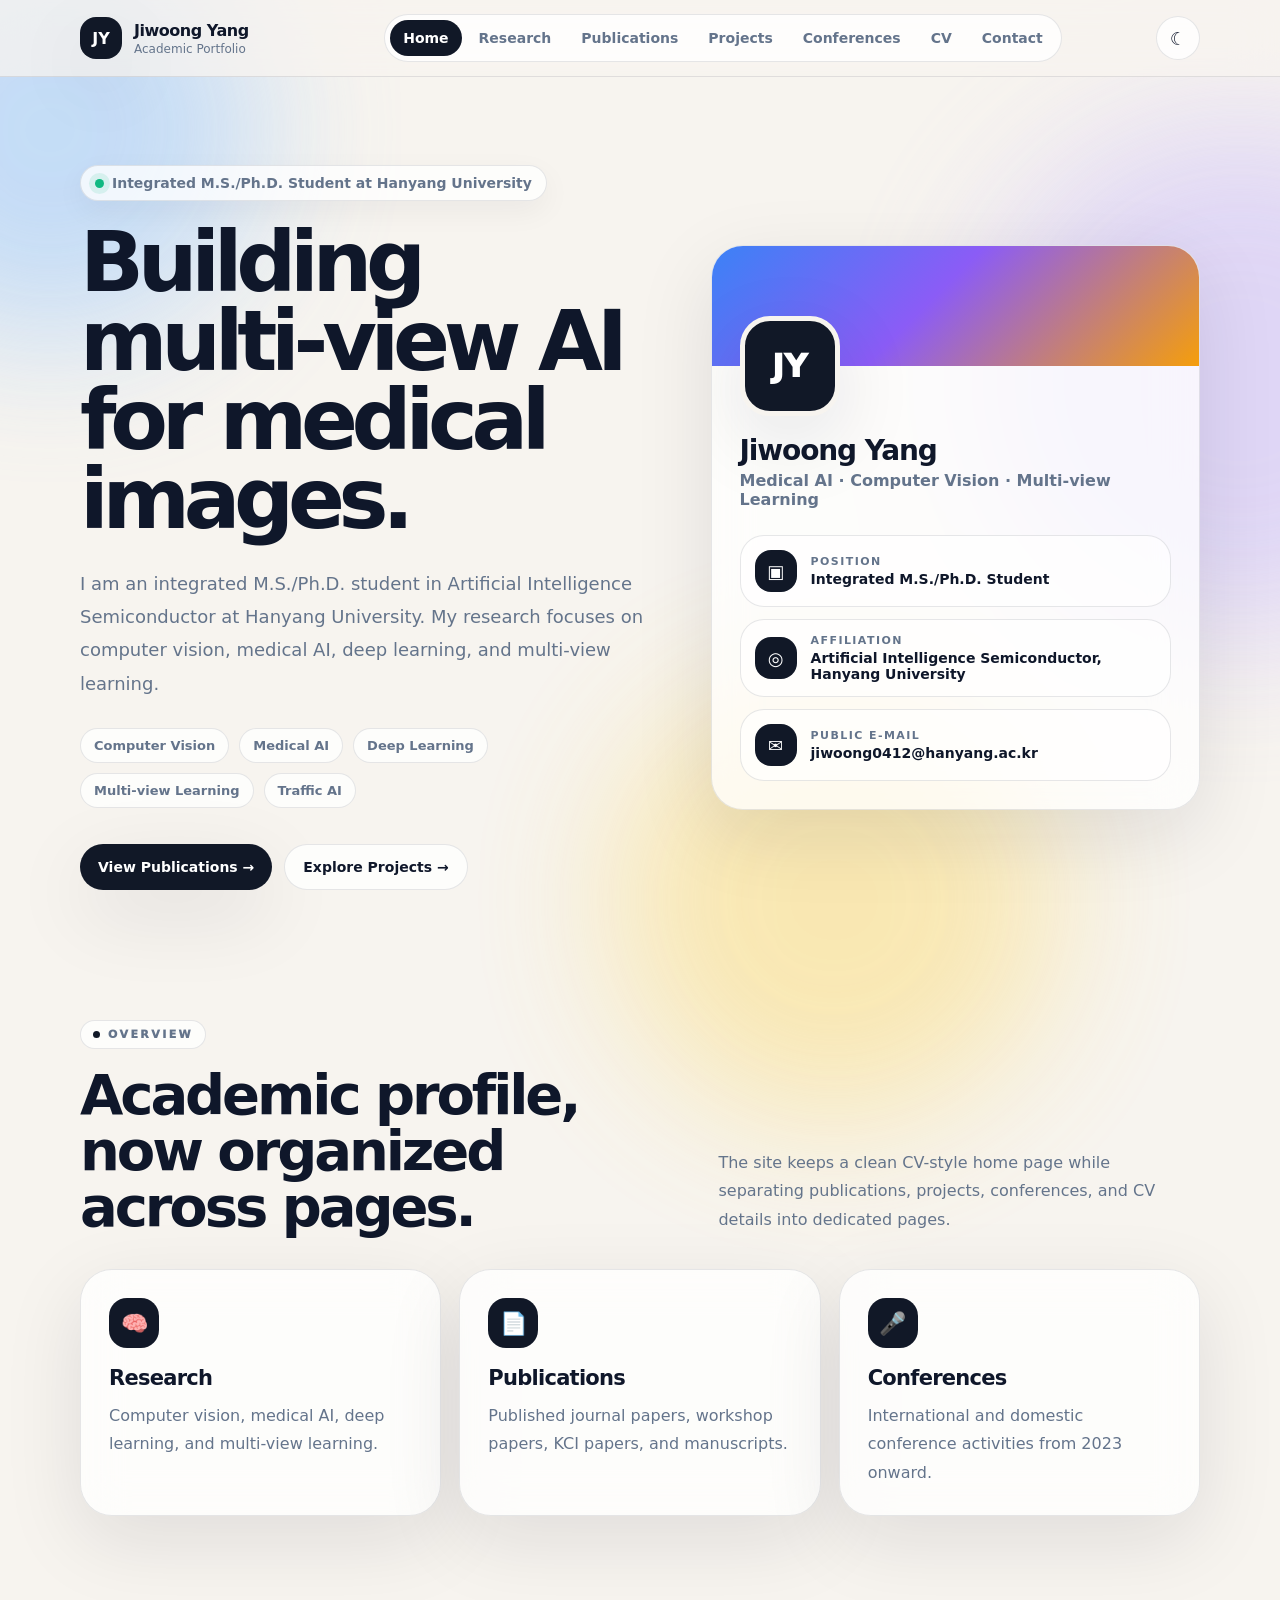
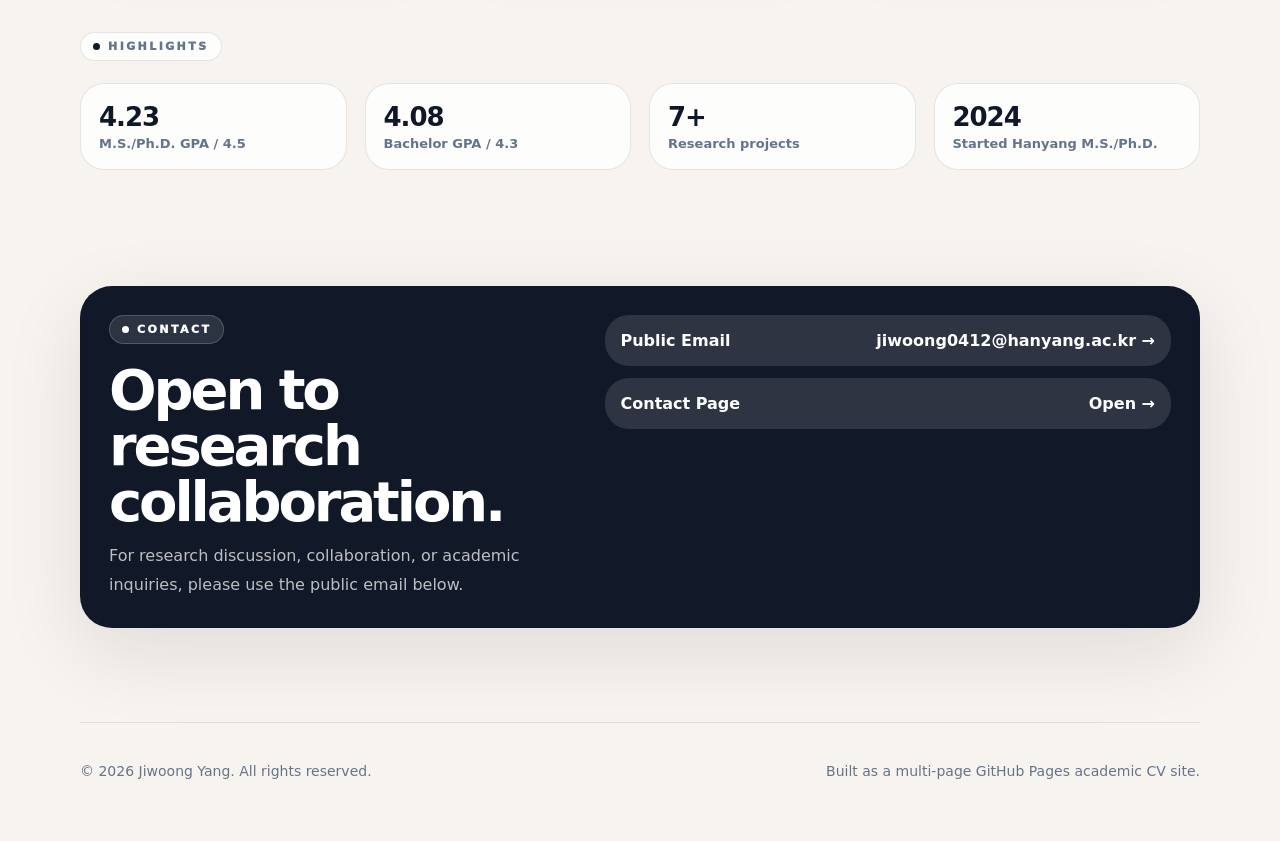
==== commit 8f1dbba8: "Add files via upload" ====
--- a/index.html
+++ b/index.html
@@ -3,446 +3,132 @@
 <head>
   <meta charset="utf-8" />
   <meta name="viewport" content="width=device-width, initial-scale=1" />
-  <meta name="description" content="Academic portfolio and CV homepage for Jiwoong Yang, focused on computer vision, medical AI, deep learning, and multi-view learning." />
-  <title>Jiwoong Yang | Medical AI & Multi-view Learning</title>
-  <style>
-    :root {
-      --bg: #f7f4ef;
-      --text: #0f172a;
-      --muted: #64748b;
-      --line: rgba(15, 23, 42, 0.10);
-      --card: rgba(255, 255, 255, 0.76);
-      --card-strong: #ffffff;
-      --accent: #111827;
-      --accent-text: #ffffff;
-      --soft-shadow: 0 24px 80px rgba(15, 23, 42, 0.10);
-      --radius-xl: 32px;
-      --radius-lg: 24px;
-      --radius-md: 18px;
-    }
-
-    body.dark {
-      --bg: #070a12;
-      --text: #f8fafc;
-      --muted: #94a3b8;
-      --line: rgba(255, 255, 255, 0.12);
-      --card: rgba(255, 255, 255, 0.055);
-      --card-strong: rgba(255, 255, 255, 0.08);
-      --accent: #ffffff;
-      --accent-text: #0f172a;
-      --soft-shadow: 0 24px 80px rgba(0, 0, 0, 0.28);
-    }
-
-    * { box-sizing: border-box; }
-    html { scroll-behavior: smooth; }
-    body {
-      margin: 0;
-      font-family: Inter, ui-sans-serif, system-ui, -apple-system, BlinkMacSystemFont, "Segoe UI", sans-serif;
-      background: var(--bg);
-      color: var(--text);
-      transition: background 0.4s ease, color 0.4s ease;
-    }
-
-    a { color: inherit; text-decoration: none; }
-    .page { position: relative; min-height: 100vh; overflow: hidden; }
-    .bg-blur { position: fixed; inset: 0; pointer-events: none; opacity: 0.82; z-index: 0; }
-    .blob { position: absolute; border-radius: 999px; filter: blur(72px); }
-    .blob.one { width: 420px; height: 420px; left: -160px; top: -80px; background: rgba(147, 197, 253, 0.62); }
-    .blob.two { width: 520px; height: 520px; right: -220px; top: 120px; background: rgba(196, 181, 253, 0.58); }
-    .blob.three { width: 440px; height: 440px; left: 48%; bottom: -220px; background: rgba(252, 211, 77, 0.45); }
-    body.dark .blob.one { background: rgba(59, 130, 246, 0.22); }
-    body.dark .blob.two { background: rgba(124, 58, 237, 0.20); }
-    body.dark .blob.three { background: rgba(245, 158, 11, 0.12); }
-
-    .container { width: min(1120px, calc(100% - 40px)); margin: 0 auto; position: relative; z-index: 1; }
-    header { position: sticky; top: 0; z-index: 30; border-bottom: 1px solid var(--line); backdrop-filter: blur(22px); background: color-mix(in srgb, var(--bg) 76%, transparent); }
-    nav { display: flex; align-items: center; justify-content: space-between; height: 76px; }
-    .brand { display: flex; align-items: center; gap: 12px; }
-    .logo { width: 42px; height: 42px; border-radius: 16px; display: grid; place-items: center; background: var(--accent); color: var(--accent-text); font-weight: 900; box-shadow: var(--soft-shadow); }
-    .brand-title { font-weight: 850; letter-spacing: -0.03em; }
-    .brand-subtitle { font-size: 12px; color: var(--muted); margin-top: 2px; }
-    .navlinks { display: flex; gap: 4px; border: 1px solid var(--line); background: var(--card); padding: 5px; border-radius: 999px; }
-    .navlinks a { font-size: 14px; color: var(--muted); font-weight: 700; padding: 10px 14px; border-radius: 999px; transition: 0.2s ease; }
-    .navlinks a:hover { background: var(--accent); color: var(--accent-text); }
-    .theme-toggle { border: 1px solid var(--line); background: var(--card); color: var(--text); width: 44px; height: 44px; border-radius: 999px; cursor: pointer; font-size: 18px; }
-
-    section { padding: 78px 0; }
-    .hero { display: grid; grid-template-columns: 1.08fr 0.92fr; gap: 56px; align-items: center; padding-top: 86px; }
-    .pill { display: inline-flex; align-items: center; gap: 8px; border: 1px solid var(--line); background: var(--card); color: var(--muted); border-radius: 999px; padding: 9px 14px; font-size: 14px; font-weight: 700; box-shadow: 0 10px 30px rgba(15, 23, 42, 0.05); }
-    .dot { width: 9px; height: 9px; border-radius: 999px; background: #10b981; box-shadow: 0 0 0 6px rgba(16, 185, 129, 0.12); }
-    h1 { margin: 22px 0 0; font-size: clamp(50px, 8vw, 86px); line-height: 0.93; letter-spacing: -0.075em; }
-    .lead { margin-top: 28px; max-width: 680px; color: var(--muted); font-size: 18px; line-height: 1.85; }
-    .tag-row { display: flex; flex-wrap: wrap; gap: 10px; margin-top: 28px; }
-    .tag { border: 1px solid var(--line); background: var(--card); border-radius: 999px; color: var(--muted); padding: 9px 13px; font-size: 13px; font-weight: 800; }
-    .actions { display: flex; flex-wrap: wrap; gap: 12px; margin-top: 36px; }
-    .button { display: inline-flex; align-items: center; gap: 8px; border-radius: 999px; padding: 14px 18px; font-weight: 850; font-size: 14px; transition: transform 0.2s ease, background 0.2s ease; }
-    .button:hover { transform: translateY(-2px); }
-    .button.primary { background: var(--accent); color: var(--accent-text); box-shadow: var(--soft-shadow); }
-    .button.secondary { border: 1px solid var(--line); background: var(--card); color: var(--text); }
-
-    .card { border: 1px solid var(--line); background: var(--card); border-radius: var(--radius-xl); padding: 28px; box-shadow: var(--soft-shadow); backdrop-filter: blur(22px); }
-    .profile-card { overflow: hidden; padding: 0; }
-    .profile-banner { height: 120px; background: linear-gradient(135deg, #3b82f6, #8b5cf6 45%, #f59e0b); }
-    .profile-body { padding: 28px; padding-top: 0; }
-    .avatar { width: 100px; height: 100px; border-radius: 30px; display: grid; place-items: center; margin-top: -50px; border: 5px solid var(--bg); background: var(--accent); color: var(--accent-text); font-size: 32px; font-weight: 950; box-shadow: var(--soft-shadow); }
-    .profile-body h2 { margin: 18px 0 4px; font-size: 28px; letter-spacing: -0.04em; }
-    .role { color: var(--muted); font-weight: 750; }
-    .info-list { display: grid; gap: 12px; margin-top: 26px; }
-    .info-item { display: flex; gap: 14px; align-items: center; border: 1px solid var(--line); background: color-mix(in srgb, var(--card-strong) 65%, transparent); border-radius: 24px; padding: 14px; }
-    .info-icon { width: 42px; height: 42px; border-radius: 16px; display: grid; place-items: center; background: var(--accent); color: var(--accent-text); font-size: 18px; }
-    .info-label { font-size: 11px; color: var(--muted); text-transform: uppercase; letter-spacing: 0.13em; font-weight: 900; }
-    .info-value { margin-top: 3px; font-size: 14px; font-weight: 800; }
-
-    .section-label { display: inline-flex; align-items: center; gap: 8px; border: 1px solid var(--line); background: var(--card); color: var(--muted); border-radius: 999px; padding: 7px 12px; font-size: 11px; font-weight: 950; text-transform: uppercase; letter-spacing: 0.22em; }
-    .section-label::before { content: ""; width: 7px; height: 7px; border-radius: 999px; background: var(--accent); }
-    .section-head { display: flex; align-items: end; justify-content: space-between; gap: 32px; margin: 18px 0 34px; }
-    .section-head h2, .split h2 { margin: 0; font-size: clamp(34px, 5vw, 56px); line-height: 1; letter-spacing: -0.055em; }
-    .section-head p { margin: 0; max-width: 480px; line-height: 1.8; color: var(--muted); }
-    .grid-3 { display: grid; grid-template-columns: repeat(3, 1fr); gap: 18px; }
-    .grid-2 { display: grid; grid-template-columns: repeat(2, 1fr); gap: 18px; }
-    .split { display: grid; grid-template-columns: 0.9fr 1.1fr; gap: 32px; align-items: start; }
-    .card h3 { margin: 0; font-size: 21px; letter-spacing: -0.035em; }
-    .card p, .card li { color: var(--muted); line-height: 1.78; }
-    .card p { margin: 12px 0 0; }
-    .icon-bubble { width: 50px; height: 50px; border-radius: 18px; display: grid; place-items: center; margin-bottom: 18px; background: var(--accent); color: var(--accent-text); font-size: 22px; }
-    .filter-row { display: flex; flex-wrap: wrap; gap: 8px; }
-    .filter { border: 1px solid var(--line); background: var(--card); color: var(--muted); border-radius: 999px; padding: 10px 14px; cursor: pointer; font-weight: 850; }
-    .filter.active { background: var(--accent); color: var(--accent-text); }
-    .project-card { transition: 0.22s ease; }
-    .project-card:hover { transform: translateY(-4px); }
-    .project-top { display: flex; align-items: center; justify-content: space-between; gap: 12px; margin-bottom: 18px; }
-    .status { background: var(--accent); color: var(--accent-text); border-radius: 999px; padding: 7px 11px; font-size: 11px; font-weight: 950; }
-    .category { color: var(--muted); text-transform: uppercase; letter-spacing: 0.15em; font-size: 12px; font-weight: 950; }
-    .paper { display: flex; gap: 18px; }
-    .year { flex: 0 0 72px; width: 72px; height: 62px; border-radius: 20px; display: grid; place-items: center; background: var(--accent); color: var(--accent-text); font-weight: 950; font-size: 13px; text-align: center; padding: 4px; }
-    .list-compact { margin: 16px 0 0; padding-left: 18px; }
-    .list-compact li { margin: 8px 0; }
-    .skill-cloud { display: flex; flex-wrap: wrap; gap: 10px; }
-    .contact-card { background: var(--accent); color: var(--accent-text); }
-    .contact-card .section-label { background: rgba(255,255,255,0.12); color: currentColor; border-color: rgba(255,255,255,0.18); }
-    .contact-card .section-label::before { background: currentColor; }
-    .contact-card p { color: color-mix(in srgb, currentColor 72%, transparent); }
-    .contact-links { display: grid; gap: 12px; }
-    .contact-link { display: flex; justify-content: space-between; align-items: center; border-radius: 24px; padding: 16px; background: rgba(255,255,255,0.12); font-weight: 900; }
-    .mini-link { text-decoration: underline; text-underline-offset: 4px; }
-    footer { color: var(--muted); font-size: 14px; padding: 36px 0 48px; }
-    .footer-inner { display: flex; justify-content: space-between; gap: 18px; border-top: 1px solid var(--line); padding-top: 26px; }
-
-    @media (max-width: 920px) {
-      .navlinks { display: none; }
-      .hero, .split, .grid-2, .grid-3 { grid-template-columns: 1fr; }
-      section { padding: 58px 0; }
-      .section-head { display: block; }
-      .section-head p { margin-top: 16px; }
-      .footer-inner { flex-direction: column; }
-    }
-
-    @media (max-width: 520px) {
-      .container { width: min(100% - 28px, 1120px); }
-      h1 { font-size: 47px; }
-      .card { padding: 22px; }
-      .profile-body { padding: 22px; padding-top: 0; }
-      .actions .button { width: 100%; justify-content: center; }
-      .paper { display: block; }
-      .year { margin-bottom: 14px; }
-    }
-  </style>
+  <meta name="description" content="Academic portfolio and CV homepage for Jiwoong Yang." />
+  <title>Jiwoong Yang | Academic Portfolio</title>
+  <link rel="icon" href="assets/favicon.svg" type="image/svg+xml" />
+  <link rel="stylesheet" href="assets/style.css" />
 </head>
 <body>
   <div class="page">
     <div class="bg-blur" aria-hidden="true">
-      <div class="blob one"></div>
-      <div class="blob two"></div>
-      <div class="blob three"></div>
+      <div class="blob one"></div><div class="blob two"></div><div class="blob three"></div>
     </div>
-
-    <header>
-      <nav class="container">
-        <a class="brand" href="#home" aria-label="Go to homepage">
+    
+    <header class="site-header">
+      <nav class="container nav">
+        <a class="brand" href="./" aria-label="Go to homepage">
           <div class="logo">JY</div>
           <div>
             <div class="brand-title">Jiwoong Yang</div>
             <div class="brand-subtitle">Academic Portfolio</div>
           </div>
         </a>
-        <div class="navlinks" aria-label="Main navigation">
-          <a href="#about">About</a>
-          <a href="#research">Research</a>
-          <a href="#projects">Projects</a>
-          <a href="#publications">Publications</a>
-          <a href="#cv">CV</a>
-          <a href="#honors">Honors</a>
-          <a href="#contact">Contact</a>
+        <div class="navlinks" aria-label="Main navigation"><a class="active" href="./">Home</a>
+<a class="" href="research/">Research</a>
+<a class="" href="publications/">Publications</a>
+<a class="" href="projects/">Projects</a>
+<a class="" href="conferences/">Conferences</a>
+<a class="" href="cv/">CV</a>
+<a class="" href="contact/">Contact</a></div>
+        <div class="nav-actions">
+          <button class="icon-button" data-theme-toggle aria-label="Toggle dark mode">☾</button>
+          <button class="icon-button mobile-only" data-menu-toggle aria-label="Open menu">☰</button>
         </div>
-        <button class="theme-toggle" id="themeToggle" aria-label="Toggle dark mode">☾</button>
       </nav>
+      <div class="container mobile-menu" data-mobile-menu><a class="active" href="./">Home</a>
+<a class="" href="research/">Research</a>
+<a class="" href="publications/">Publications</a>
+<a class="" href="projects/">Projects</a>
+<a class="" href="conferences/">Conferences</a>
+<a class="" href="cv/">CV</a>
+<a class="" href="contact/">Contact</a></div>
     </header>
 
     <main>
-      <section class="container hero" id="home">
-        <div>
-          <div class="pill"><span class="dot"></span> Integrated M.S./Ph.D. Student at Hanyang University</div>
-          <h1>Building multi-view AI for medical images.</h1>
-          <p class="lead">
-            I am an integrated M.S./Ph.D. student in Artificial Intelligence Semiconductor at Hanyang University. My research focuses on computer vision, medical AI, deep learning, and multi-view learning.
-          </p>
-          <div class="tag-row">
-            <span class="tag">Computer Vision</span>
-            <span class="tag">Medical AI</span>
-            <span class="tag">Deep Learning</span>
-            <span class="tag">Multi-view Learning</span>
-            <span class="tag">Traffic AI</span>
-          </div>
-          <div class="actions">
-            <a class="button primary" href="#publications">View Publications →</a>
-            <a class="button secondary" href="#projects">Explore Projects →</a>
-          </div>
-        </div>
 
-        <aside class="card profile-card">
-          <div class="profile-banner"></div>
-          <div class="profile-body">
-            <div class="avatar">JY</div>
-            <h2>Jiwoong Yang</h2>
-            <div class="role">Medical AI · Computer Vision · Multi-view Learning</div>
-            <div class="info-list">
-              <div class="info-item"><div class="info-icon">▣</div><div><div class="info-label">Position</div><div class="info-value">Integrated M.S./Ph.D. Student</div></div></div>
-              <div class="info-item"><div class="info-icon">◎</div><div><div class="info-label">Affiliation</div><div class="info-value">Hanyang University</div></div></div>
-              <div class="info-item"><div class="info-icon">✉</div><div><div class="info-label">Public E-mail</div><div class="info-value">jiwoong0412@hanyang.ac.kr</div></div></div>
+      <section class="container hero">
+        <div class="hero-grid">
+          <div>
+            <div class="pill"><span class="dot"></span> Integrated M.S./Ph.D. Student at Hanyang University</div>
+            <h1>Building multi-view AI for medical images.</h1>
+            <p class="lead">
+              I am an integrated M.S./Ph.D. student in Artificial Intelligence Semiconductor at Hanyang University. My research focuses on computer vision, medical AI, deep learning, and multi-view learning.
+            </p>
+            <div class="tag-row">
+              <span class="tag">Computer Vision</span>
+              <span class="tag">Medical AI</span>
+              <span class="tag">Deep Learning</span>
+              <span class="tag">Multi-view Learning</span>
+              <span class="tag">Traffic AI</span>
+            </div>
+            <div class="actions">
+              <a class="button primary" href="publications/">View Publications →</a>
+              <a class="button secondary" href="projects/">Explore Projects →</a>
             </div>
           </div>
-        </aside>
+          <aside class="card profile-card">
+            <div class="profile-banner"></div>
+            <div class="profile-body">
+              <div class="avatar">JY</div>
+              <h2>Jiwoong Yang</h2>
+              <div class="role">Medical AI · Computer Vision · Multi-view Learning</div>
+              <div class="info-list">
+                <div class="info-item"><div class="info-icon">▣</div><div><div class="info-label">Position</div><div class="info-value">Integrated M.S./Ph.D. Student</div></div></div>
+                <div class="info-item"><div class="info-icon">◎</div><div><div class="info-label">Affiliation</div><div class="info-value">Artificial Intelligence Semiconductor, Hanyang University</div></div></div>
+                <div class="info-item"><div class="info-icon">✉</div><div><div class="info-label">Public E-mail</div><div class="info-value">jiwoong0412@hanyang.ac.kr</div></div></div>
+              </div>
+            </div>
+          </aside>
+        </div>
       </section>
 
-      <section class="container" id="about">
-        <div class="section-label">About</div>
-        <div class="split" style="margin-top: 18px;">
-          <h2>Research-driven, clinically grounded, and implementation-focused.</h2>
-          <div class="card">
-            <p>
-              I study computer vision and medical AI with an emphasis on deep learning and multi-view learning. My current work includes clinical medical diagnostic assistance, self-supervised learning based on contrastive learning, and robust learning from multiple views.
-            </p>
-            <p>
-              I am affiliated with EDIL at Hanyang University and HAI at Hankuk University of Foreign Studies, and I am pursuing graduate study in Artificial Intelligence Semiconductor.
-            </p>
-            <div class="tag-row">
-              <a class="tag" href="https://sites.google.com/view/eidl/home">EDIL</a>
-              <a class="tag" href="https://labhai.hufs.ac.kr/">HAI Lab</a>
-              <a class="tag" href="mailto:jiwoong0412@hanyang.ac.kr">Public E-mail</a>
+      <section class="container">
+        <div class="section-label">Overview</div>
+        <div class="section-head">
+          <h2>Academic profile, now organized across pages.</h2>
+          <p>The site keeps a clean CV-style home page while separating publications, projects, conferences, and CV details into dedicated pages.</p>
+        </div>
+        <div class="grid-3">
+          <a class="card project-card" href="research/"><div class="icon-bubble">🧠</div><h3>Research</h3><p>Computer vision, medical AI, deep learning, and multi-view learning.</p></a>
+          <a class="card project-card" href="publications/"><div class="icon-bubble">📄</div><h3>Publications</h3><p>Published journal papers, workshop papers, KCI papers, and manuscripts.</p></a>
+          <a class="card project-card" href="conferences/"><div class="icon-bubble">🎤</div><h3>Conferences</h3><p>International and domestic conference activities from 2023 onward.</p></a>
+        </div>
+      </section>
+
+      <section class="container">
+        <div class="section-label">Highlights</div>
+        <div class="grid-4" style="margin-top:22px;">
+          <div class="stat"><strong>4.23</strong><span>M.S./Ph.D. GPA / 4.5</span></div>
+          <div class="stat"><strong>4.08</strong><span>Bachelor GPA / 4.3</span></div>
+          <div class="stat"><strong>7+</strong><span>Research projects</span></div>
+          <div class="stat"><strong>2024</strong><span>Started Hanyang M.S./Ph.D.</span></div>
+        </div>
+      </section>
+
+      <section class="container">
+        <div class="card contact-card">
+          <div class="split">
+            <div>
+              <div class="section-label">Contact</div>
+              <h2 style="margin-top:18px;">Open to research collaboration.</h2>
+              <p>For research discussion, collaboration, or academic inquiries, please use the public email below.</p>
+            </div>
+            <div class="contact-links">
+              <a class="contact-link" href="mailto:jiwoong0412@hanyang.ac.kr"><span>Public Email</span><span>jiwoong0412@hanyang.ac.kr →</span></a>
+              <a class="contact-link" href="contact/"><span>Contact Page</span><span>Open →</span></a>
             </div>
           </div>
         </div>
       </section>
 
-      <section class="container" id="research">
-        <div class="section-label">Research</div>
-        <div class="section-head">
-          <h2>Core research interests</h2>
-          <p>A compact overview of the themes that connect my medical AI, multi-view learning, and intelligent system projects.</p>
-        </div>
-        <div class="grid-3">
-          <div class="card"><div class="icon-bubble">🧠</div><h3>Multi-view Learning</h3><p>Learning reliable representations from multiple images, views, and view combinations for robust classification and decision support.</p></div>
-          <div class="card"><div class="icon-bubble">🔬</div><h3>Medical AI</h3><p>Developing deep learning models for clinical diagnostic assistance, including shoulder radiographs and medical image analysis.</p></div>
-          <div class="card"><div class="icon-bubble">✨</div><h3>Self-supervised Learning</h3><p>Exploring contrastive learning and representation learning strategies to improve data efficiency and model generalization.</p></div>
-        </div>
-      </section>
-
-      <section class="container" id="projects">
-        <div class="section-label">Projects</div>
-        <div class="section-head">
-          <div>
-            <h2>Selected projects</h2>
-            <p style="margin-top: 16px;">Filter by theme to quickly explore the main research directions.</p>
-          </div>
-          <div class="filter-row">
-            <button class="filter active" data-filter="All">All</button>
-            <button class="filter" data-filter="Medical AI">Medical AI</button>
-            <button class="filter" data-filter="Multi-view">Multi-view</button>
-            <button class="filter" data-filter="Traffic AI">Traffic AI</button>
-            <button class="filter" data-filter="Computer Vision">Computer Vision</button>
-          </div>
-        </div>
-        <div class="grid-2" id="projectGrid">
-          <article class="card project-card" data-category="Traffic AI"><div class="project-top"><span class="status">Jun. 2022 – Aug. 2023</span><span>↗</span></div><div class="category">Traffic AI</div><h3>Urban Traffic Accident Risk Prediction Based on Various Factors</h3><p>Research student project at Yonsei University, Korea, focusing on traffic accident risk prediction with diverse urban and environmental factors.</p><div class="tag-row"><span class="tag">Risk Prediction</span><span class="tag">Urban Data</span><span class="tag">Yonsei University</span></div></article>
-          <article class="card project-card" data-category="Computer Vision"><div class="project-top"><span class="status">Mar. 2022 – Nov. 2022</span><span>↗</span></div><div class="category">Computer Vision</div><h3>Development of Illegal Video Discrimination Technology</h3><p>AI program development project through SW Central University at Yonsei University, Korea.</p><div class="tag-row"><span class="tag">AI Program</span><span class="tag">Video Analysis</span><span class="tag">Computer Vision</span></div></article>
-          <article class="card project-card" data-category="Computer Vision"><div class="project-top"><span class="status">Mar. 2022 – 2023</span><span>↗</span></div><div class="category">Computer Vision</div><h3>Food Freshness Measurement AI Program Using Image Detection</h3><p>Personal AI development project using image detection for food freshness measurement.</p><div class="tag-row"><span class="tag">Image Detection</span><span class="tag">AI Application</span><span class="tag">Personal Project</span></div></article>
-          <article class="card project-card" data-category="Traffic AI"><div class="project-top"><span class="status">Sep. 2023 – 2024</span><span>↗</span></div><div class="category">Traffic AI</div><h3>Traffic Accident Risk Prediction Based on Internal Vehicle Factors</h3><p>Research student project at Yonsei University, Korea, analyzing internal vehicle factors for accident risk prediction.</p><div class="tag-row"><span class="tag">Traffic Safety</span><span class="tag">Driver Factors</span><span class="tag">Risk Estimation</span></div></article>
-          <article class="card project-card" data-category="Medical AI"><div class="project-top"><span class="status">Mar. 2024 – Present</span><span>↗</span></div><div class="category">Medical AI</div><h3>Deep Learning Research for Clinical Medical Diagnostic Assistance</h3><p>Integrated M.S./Ph.D. research at Hanyang University focused on clinical medical diagnostic assistance using deep learning.</p><div class="tag-row"><span class="tag">Medical AI</span><span class="tag">Deep Learning</span><span class="tag">Clinical Support</span></div></article>
-          <article class="card project-card" data-category="Multi-view"><div class="project-top"><span class="status">Aug. 2024 – Present</span><span>↗</span></div><div class="category">Multi-view</div><h3>Self-supervised Learning Based on Contrastive Learning</h3><p>Integrated M.S./Ph.D. research at Hanyang University exploring contrastive learning for representation learning.</p><div class="tag-row"><span class="tag">Contrastive Learning</span><span class="tag">Self-supervised Learning</span><span class="tag">Representation Learning</span></div></article>
-          <article class="card project-card" data-category="Multi-view"><div class="project-top"><span class="status">Aug. 2024 – Present</span><span>↗</span></div><div class="category">Multi-view</div><h3>Multi-view Learning</h3><p>Integrated M.S./Ph.D. research at Hanyang University focused on learning from multiple views and view combinations.</p><div class="tag-row"><span class="tag">Multi-view</span><span class="tag">Feature Fusion</span><span class="tag">Model Reliability</span></div></article>
-        </div>
-      </section>
-
-      <section class="container" id="publications">
-        <div class="section-label">Publications</div>
-        <div class="section-head">
-          <div>
-            <h2>Publications & manuscripts</h2>
-            <p style="margin-top: 16px;">Journal papers, conference papers, manuscripts, and selected conference activity.</p>
-          </div>
-          <a class="button secondary" href="https://scholar.google.co.kr/citations?hl=ko&user=rrsgcvcAAAAJ&view_op=list_works">Google Scholar →</a>
-        </div>
-        <div class="grid-2">
-          <div class="card paper"><div class="year">Prep.</div><div><h3>Multi-View and Multi-Scale Hierarchical Fusion for Rotator Cuff Tear Prediction using Shoulder X-rays</h3><p>J. Yang, C. Jo, D. Kim, H. Chung*, I. Jang* · Manuscript Preparation</p></div></div>
-          <div class="card paper"><div class="year">Under<br>Review</div><div><h3>Hierarchical Mutual Distillation for Multi-View Fusion: Learning from All Possible View Combinations</h3><p>J. Yang, H. Chung*, I. Jang* · Under review</p><p><a class="mini-link" href="https://arxiv.org/abs/2411.10077">arXiv</a></p></div></div>
-          <div class="card paper"><div class="year">Under<br>Review</div><div><h3>SST-GCN: Sequential-based Spatio-Temporal Graph Convolutional Networks for Minute-level and Road-level Traffic Accident Risk Prediction</h3><p>Taewook Kim, Hanjin Lee, HyeonJin Jung, Jiwoong Yang, Ellen J. Hong* · Under review</p><p><a class="mini-link" href="https://arxiv.org/abs/2405.18602">arXiv</a></p></div></div>
-          <div class="card paper"><div class="year">IEEE<br>Access</div><div><h3>Predicting Traffic Accident Risk in Seoul Metropolitan City: A Dataset Construction Approach</h3><p>Jiwoong Yang, Hyeonjin Jung, Taewook Kim, Hanjin Lee, Ellen J. Hong* · IEEE Access</p></div></div>
-          <div class="card paper"><div class="year">CLINICCAI<br>2024</div><div><h3>Preoperative Rotator Cuff Tear Prediction from Shoulder Radiographs using a CBAM-Integrated Neural Network</h3><p>Jiwoong Yang†, Chris Hyunchul Jo†, Byunghwan Jeon, Hackjoon Shim, Ikbeom Jang* · MICCAI Workshop</p></div></div>
-          <div class="card paper"><div class="year">KCI</div><div><h3>Driver Group Clustering Technique and Risk Estimation Method for Traffic Accident Prevention</h3><p>Tae-Wook Kim, Ji-Woong Yang, Hyeon-Jin Jung, Han-Jin Lee, Ellen J. Hong* · Journal of The Korea Society of Computer and Information</p></div></div>
-          <div class="card paper"><div class="year">KCI</div><div><h3>Predicting Traffic Accident Risk based on Driver Abnormal Behavior and Gaze</h3><p>Ji-Woong Yang, Hyeon-Jin Jung, Han-Jin Lee, Tae-Wook Kim, Ellen J. Hong* · Journal of The Korea Society of Computer and Information</p></div></div>
-          <div class="card paper"><div class="year">KCI</div><div><h3>Spatiotemporal Feature-based LSTM-MLP Model for Predicting Traffic Accident Severity</h3><p>Hyeon-Jin Jung, Ji-Woong Yang, Ellen J. Hong* · Journal of The Korea Society of Computer and Information</p></div></div>
-          <div class="card paper"><div class="year">KCI</div><div><h3>Proposed Pre-Processing Method for Improving Pothole Dataset Performance in Deep Learning Model and Verification by YOLO Model</h3><p>Han-Jin Lee, Ji-Woong Yang, Ellen J. Hong* · Journal of Korea Institute of Convergence Signal Processing</p></div></div>
-        </div>
-
-        <div class="section-head" style="margin-top: 52px;">
-          <h2>Conference activity</h2>
-          <p>Selected international and domestic conferences attended or presented.</p>
-        </div>
-        <div class="grid-3">
-          <div class="card"><div class="category">2026</div><h3>KCCV 2026</h3><p>Korea Conference on Computer Vision, BEXCO, Busan, Korea · Attended</p></div>
-          <div class="card"><div class="category">2025</div><h3>ICMRI 2025</h3><p>International Congress on MRI, Grand Walkerhill Seoul, Korea · Attended</p></div>
-          <div class="card"><div class="category">2025</div><h3>ICCV 2025</h3><p>International Conference on Computer Vision, Hawai'i Convention Center, Honolulu · Attended</p></div>
-          <div class="card"><div class="category">2025</div><h3>KCCV 2025</h3><p>Korea Conference on Computer Vision, BEXCO, Busan, Korea · Attended</p></div>
-          <div class="card"><div class="category">2024</div><h3>NeurIPS 2024</h3><p>Thirty-Eighth Annual Conference on Neural Information Processing Systems, Vancouver, Canada · Attended</p></div>
-          <div class="card"><div class="category">2024</div><h3>KCCV 2024</h3><p>Korea Conference on Computer Vision, BEXCO, Busan, Korea · Attended</p></div>
-          <div class="card"><div class="category">2023</div><h3>KICSP Summer Conference</h3><p>Oral presentation: Data Correlation Analysis and Deep Learning Model for DDoS Detection</p></div>
-          <div class="card"><div class="category">2023</div><h3>ICSPT 2023</h3><p>Oral presentation: Dataset Construction and Preprocessing Method for Traffic Accident Risk Prediction Model</p></div>
-        </div>
-      </section>
-
-      <section class="container" id="cv">
-        <div class="section-label">CV</div>
-        <div class="grid-2" style="margin-top: 18px;">
-          <div class="card" style="background: var(--accent); color: var(--accent-text);">
-            <h2 style="margin:0; font-size: clamp(34px, 5vw, 54px); letter-spacing: -0.055em; line-height:1;">Curriculum Vitae</h2>
-            <p style="color: color-mix(in srgb, currentColor 72%, transparent);">A concise academic CV summary based on education, coursework, GPA, research projects, publications, and honors.</p>
-            <div class="actions"><a class="button secondary" href="#contact">Contact me →</a></div>
-          </div>
-          <div style="display:grid; gap: 14px;">
-            <div class="card"><div class="category">Education</div><p>B.S., Yonsei University · 2018.03 – 2024.02<br>Integrated M.S./Ph.D. Student, Hanyang University · 2024.03 – Present<br>Field: Artificial Intelligence Semiconductor</p></div>
-            <div class="card"><div class="category">GPA</div><p>Bachelor GPA: 4.08 / 4.3 (4.22 / 4.5), 143 credits · First-class honor: 3 / 101<br>Graduate GPA: 4.23 / 4.5, 46 credits (~ing)</p></div>
-            <div class="card"><div class="category">Lab & Position</div><p>Current Position: Integrated M.S./Ph.D. Student, Hanyang University<br>Labs: EDIL at Hanyang University, HAI at Hankuk University of Foreign Studies</p></div>
-            <div class="card"><div class="category">Programming Skills</div><p>Python (main), Unity-C#, Matlab, C++</p></div>
-          </div>
-        </div>
-
-        <div class="grid-2" style="margin-top: 18px;">
-          <div class="card">
-            <h3>Coursework</h3>
-            <ul class="list-compact">
-              <li>Engineering Mathematics, Datamining, Computational Biology</li>
-              <li>Artificial Intelligence, Algorithmic Foundations in Robotics</li>
-              <li>Software Engineering, Basic Algorithm, AI Math</li>
-              <li>Operating System, Data Structure, Unix System</li>
-            </ul>
-          </div>
-          <div class="card">
-            <h3>History</h3>
-            <ul class="list-compact">
-              <li>2006 – 2011: Gajwa Elementary School</li>
-              <li>2012 – 2014: Goyang Songsan Middle School</li>
-              <li>2015 – 2017: Unjeong High School</li>
-              <li>2019.11 – 2021.08: Korea Air Force</li>
-            </ul>
-          </div>
-        </div>
-
-        <h3 style="margin: 36px 0 14px;">Technical skills</h3>
-        <div class="skill-cloud">
-          <span class="tag">Python</span><span class="tag">PyTorch</span><span class="tag">Computer Vision</span><span class="tag">Deep Learning</span><span class="tag">Medical AI</span><span class="tag">Multi-view Learning</span><span class="tag">Contrastive Learning</span><span class="tag">Traffic AI</span><span class="tag">Matlab</span><span class="tag">C++</span><span class="tag">Unity-C#</span>
-        </div>
-      </section>
-
-      <section class="container" id="honors">
-        <div class="section-label">Honors</div>
-        <div class="section-head">
-          <h2>Awards & honors</h2>
-          <p>Selected undergraduate and graduate awards, scholarships, and competition results.</p>
-        </div>
-        <div class="grid-2">
-          <div class="card">
-            <h3>B.S. period</h3>
-            <ul class="list-compact">
-              <li>2nd Semester 2018 Honors, Yonsei University · Feb. 2019</li>
-              <li>Scholarship for excellence in grades, Yonsei University · Feb. 2019</li>
-              <li>Scholarship for excellence in grades, Yonsei University · Feb. 2022</li>
-              <li>1st Semester 2022 Honors, Yonsei University · Aug. 2022</li>
-              <li>SW scholarship for excellence in grades, Yonsei University · Aug. 2022</li>
-              <li>SW Startup Idea Contest – Grand Prize, Yonsei University · Sep. 2022</li>
-              <li>The 5th National Smart IoT Idea Contest – Excellence Prize, Busan U-IoT Institute · Nov. 2022</li>
-              <li>ICSPT2023 – The 1st International Conference on Convergence Signal Processing Technology · Feb. 2023</li>
-              <li>2nd Semester 2022 Honors, Yonsei University · Feb. 2023</li>
-              <li>Scholarship for excellence in grades, Yonsei University · Aug. 2023</li>
-            </ul>
-          </div>
-          <div class="card">
-            <h3>M.S. & Ph.D. period</h3>
-            <ul class="list-compact">
-              <li>Dacon Competition – 1st Medical Artificial Intelligence (MAI), 3rd Prize, Korea University · Nov. 2024</li>
-              <li>AI Champion Competition – TTA Award, Top 20 out of 630 teams, Ministry of Science and ICT / IITP / TTA · Sep. 2025</li>
-              <li>AI Seoul Tech Graduate Scholarship, Seoul Future Foundation · Nov. 2025</li>
-              <li>IC-PBL+ Graduate Championship – 3rd Prize, Hanyang University · Feb. 2026</li>
-              <li>HY-BK G3 Program (Bio-Meta Vision) – 1st Prize, Hanyang University · Feb. 2026</li>
-            </ul>
-          </div>
-        </div>
-      </section>
-
-      <section class="container" id="contact">
-        <div class="card contact-card">
-          <div class="grid-2" style="align-items:center;">
-            <div>
-              <div class="section-label">Contact</div>
-              <h2 style="margin:18px 0 0; font-size: clamp(34px, 5vw, 56px); line-height:1; letter-spacing:-0.055em;">Let’s connect.</h2>
-              <p>For research collaboration, publication inquiries, or project discussion, please contact me through public e-mail or academic profiles.</p>
-            </div>
-            <div class="contact-links">
-              <a class="contact-link" href="mailto:jiwoong0412@hanyang.ac.kr"><span>Public E-mail</span><span>↗</span></a>
-              <a class="contact-link" href="mailto:didwldnd990412@gmail.com"><span>Personal E-mail</span><span>↗</span></a>
-              <a class="contact-link" href="https://scholar.google.co.kr/citations?hl=ko&user=rrsgcvcAAAAJ&view_op=list_works"><span>Google Scholar</span><span>↗</span></a>
-              <a class="contact-link" href="https://www.linkedin.com/in/%EC%A7%80%EC%9B%85-%EC%96%91-129815341/"><span>LinkedIn</span><span>↗</span></a>
-            </div>
-          </div>
-        </div>
-      </section>
     </main>
-
     <footer class="container">
       <div class="footer-inner">
-        <div>© <span id="year"></span> Jiwoong Yang. All rights reserved.</div>
-        <div>Built as a static portfolio for free public hosting.</div>
+        <p>© 2026 Jiwoong Yang. All rights reserved.</p>
+        <p>Built as a multi-page GitHub Pages academic CV site.</p>
       </div>
     </footer>
   </div>
-
-  <script>
-    const toggle = document.getElementById('themeToggle');
-    const savedTheme = localStorage.getItem('theme');
-    if (savedTheme === 'dark') {
-      document.body.classList.add('dark');
-      toggle.textContent = '☀';
-    }
-    toggle.addEventListener('click', () => {
-      document.body.classList.toggle('dark');
-      const isDark = document.body.classList.contains('dark');
-      localStorage.setItem('theme', isDark ? 'dark' : 'light');
-      toggle.textContent = isDark ? '☀' : '☾';
-    });
-
-    document.getElementById('year').textContent = new Date().getFullYear();
-
-    const filters = document.querySelectorAll('.filter');
-    const cards = document.querySelectorAll('.project-card');
-    filters.forEach(button => {
-      button.addEventListener('click', () => {
-        filters.forEach(b => b.classList.remove('active'));
-        button.classList.add('active');
-        const target = button.dataset.filter;
-        cards.forEach(card => {
-          card.style.display = target === 'All' || card.dataset.category === target ? '' : 'none';
-        });
-      });
-    });
-  </script>
+  <script src="assets/script.js"></script>
 </body>
-</html>
+</html>
--- a/assets/style.css
+++ b/assets/style.css
@@ -0,0 +1,159 @@
+
+:root {
+  --bg: #f7f4ef;
+  --text: #0f172a;
+  --muted: #64748b;
+  --line: rgba(15, 23, 42, 0.10);
+  --card: rgba(255, 255, 255, 0.76);
+  --card-strong: #ffffff;
+  --accent: #111827;
+  --accent-text: #ffffff;
+  --soft-shadow: 0 24px 80px rgba(15, 23, 42, 0.10);
+  --radius-xl: 32px;
+  --radius-lg: 24px;
+  --radius-md: 18px;
+}
+body.dark {
+  --bg: #070a12;
+  --text: #f8fafc;
+  --muted: #94a3b8;
+  --line: rgba(255, 255, 255, 0.12);
+  --card: rgba(255, 255, 255, 0.055);
+  --card-strong: rgba(255, 255, 255, 0.08);
+  --accent: #ffffff;
+  --accent-text: #0f172a;
+  --soft-shadow: 0 24px 80px rgba(0, 0, 0, 0.28);
+}
+* { box-sizing: border-box; }
+html { scroll-behavior: smooth; }
+body {
+  margin: 0;
+  font-family: Inter, ui-sans-serif, system-ui, -apple-system, BlinkMacSystemFont, "Segoe UI", sans-serif;
+  background: var(--bg);
+  color: var(--text);
+  transition: background 0.4s ease, color 0.4s ease;
+}
+a { color: inherit; text-decoration: none; }
+button { font: inherit; }
+.page { position: relative; min-height: 100vh; overflow: hidden; }
+.bg-blur { position: fixed; inset: 0; pointer-events: none; opacity: 0.82; z-index: 0; }
+.blob { position: absolute; border-radius: 999px; filter: blur(72px); }
+.blob.one { width: 420px; height: 420px; left: -160px; top: -80px; background: rgba(147, 197, 253, 0.62); }
+.blob.two { width: 520px; height: 520px; right: -220px; top: 120px; background: rgba(196, 181, 253, 0.58); }
+.blob.three { width: 440px; height: 440px; left: 48%; bottom: -220px; background: rgba(252, 211, 77, 0.45); }
+body.dark .blob.one { background: rgba(59, 130, 246, 0.22); }
+body.dark .blob.two { background: rgba(124, 58, 237, 0.20); }
+body.dark .blob.three { background: rgba(245, 158, 11, 0.12); }
+.container { width: min(1120px, calc(100% - 40px)); margin: 0 auto; position: relative; z-index: 1; }
+.site-header { position: sticky; top: 0; z-index: 30; border-bottom: 1px solid var(--line); backdrop-filter: blur(22px); background: color-mix(in srgb, var(--bg) 76%, transparent); }
+.nav { display: flex; align-items: center; justify-content: space-between; min-height: 76px; gap: 16px; }
+.brand { display: flex; align-items: center; gap: 12px; min-width: 210px; }
+.logo { width: 42px; height: 42px; border-radius: 16px; display: grid; place-items: center; background: var(--accent); color: var(--accent-text); font-weight: 900; box-shadow: var(--soft-shadow); }
+.brand-title { font-weight: 850; letter-spacing: -0.03em; }
+.brand-subtitle { font-size: 12px; color: var(--muted); margin-top: 2px; }
+.navlinks { display: flex; gap: 4px; border: 1px solid var(--line); background: var(--card); padding: 5px; border-radius: 999px; }
+.navlinks a { font-size: 14px; color: var(--muted); font-weight: 750; padding: 10px 13px; border-radius: 999px; transition: 0.2s ease; }
+.navlinks a:hover, .navlinks a.active { background: var(--accent); color: var(--accent-text); }
+.nav-actions { display: flex; gap: 8px; align-items: center; }
+.icon-button { border: 1px solid var(--line); background: var(--card); color: var(--text); width: 44px; height: 44px; border-radius: 999px; cursor: pointer; font-size: 18px; display: inline-grid; place-items: center; }
+.mobile-menu { display: none; border-top: 1px solid var(--line); padding: 10px 0 16px; }
+.mobile-menu.open { display: block; }
+.mobile-menu a { display: block; padding: 12px 14px; color: var(--muted); font-weight: 800; border-radius: 16px; }
+.mobile-menu a:hover, .mobile-menu a.active { background: var(--card); color: var(--text); }
+.hero { padding: 88px 0 72px; }
+.hero-grid { display: grid; grid-template-columns: 1.08fr 0.92fr; gap: 56px; align-items: center; }
+.pill { display: inline-flex; align-items: center; gap: 8px; border: 1px solid var(--line); background: var(--card); color: var(--muted); border-radius: 999px; padding: 9px 14px; font-size: 14px; font-weight: 750; box-shadow: 0 10px 30px rgba(15, 23, 42, 0.05); }
+.dot { width: 9px; height: 9px; border-radius: 999px; background: #10b981; box-shadow: 0 0 0 6px rgba(16, 185, 129, 0.12); }
+h1 { margin: 22px 0 0; font-size: clamp(44px, 8vw, 84px); line-height: 0.94; letter-spacing: -0.075em; }
+.page-title { padding: 82px 0 36px; }
+.page-title h1 { max-width: 900px; }
+.lead { margin-top: 28px; max-width: 720px; color: var(--muted); font-size: 18px; line-height: 1.85; }
+.tag-row { display: flex; flex-wrap: wrap; gap: 10px; margin-top: 28px; }
+.tag { border: 1px solid var(--line); background: var(--card); border-radius: 999px; color: var(--muted); padding: 9px 13px; font-size: 13px; font-weight: 850; }
+.actions { display: flex; flex-wrap: wrap; gap: 12px; margin-top: 36px; }
+.button { display: inline-flex; align-items: center; gap: 8px; border-radius: 999px; padding: 14px 18px; font-weight: 850; font-size: 14px; transition: transform 0.2s ease, background 0.2s ease; }
+.button:hover { transform: translateY(-2px); }
+.button.primary { background: var(--accent); color: var(--accent-text); box-shadow: var(--soft-shadow); }
+.button.secondary { border: 1px solid var(--line); background: var(--card); color: var(--text); }
+section { padding: 58px 0; }
+.card { border: 1px solid var(--line); background: var(--card); border-radius: var(--radius-xl); padding: 28px; box-shadow: var(--soft-shadow); backdrop-filter: blur(22px); }
+.card.tight { padding: 22px; border-radius: var(--radius-lg); }
+.profile-card { overflow: hidden; padding: 0; }
+.profile-banner { height: 120px; background: linear-gradient(135deg, #3b82f6, #8b5cf6 45%, #f59e0b); }
+.profile-body { padding: 28px; padding-top: 0; }
+.avatar { width: 100px; height: 100px; border-radius: 30px; display: grid; place-items: center; margin-top: -50px; border: 5px solid var(--bg); background: var(--accent); color: var(--accent-text); font-size: 32px; font-weight: 950; box-shadow: var(--soft-shadow); }
+.profile-body h2 { margin: 18px 0 4px; font-size: 28px; letter-spacing: -0.04em; }
+.role { color: var(--muted); font-weight: 750; }
+.info-list { display: grid; gap: 12px; margin-top: 26px; }
+.info-item { display: flex; gap: 14px; align-items: center; border: 1px solid var(--line); background: color-mix(in srgb, var(--card-strong) 65%, transparent); border-radius: 24px; padding: 14px; }
+.info-icon { width: 42px; height: 42px; border-radius: 16px; display: grid; place-items: center; background: var(--accent); color: var(--accent-text); font-size: 18px; flex: 0 0 auto; }
+.info-label { font-size: 11px; color: var(--muted); text-transform: uppercase; letter-spacing: 0.13em; font-weight: 900; }
+.info-value { margin-top: 3px; font-size: 14px; font-weight: 800; }
+.section-label { display: inline-flex; align-items: center; gap: 8px; border: 1px solid var(--line); background: var(--card); color: var(--muted); border-radius: 999px; padding: 7px 12px; font-size: 11px; font-weight: 950; text-transform: uppercase; letter-spacing: 0.22em; }
+.section-label::before { content: ""; width: 7px; height: 7px; border-radius: 999px; background: var(--accent); }
+.section-head { display: flex; align-items: end; justify-content: space-between; gap: 32px; margin: 18px 0 34px; }
+.section-head h2, .split h2 { margin: 0; font-size: clamp(34px, 5vw, 56px); line-height: 1; letter-spacing: -0.055em; }
+.section-head p { margin: 0; max-width: 520px; line-height: 1.8; color: var(--muted); }
+.grid-4 { display: grid; grid-template-columns: repeat(4, 1fr); gap: 18px; }
+.grid-3 { display: grid; grid-template-columns: repeat(3, 1fr); gap: 18px; }
+.grid-2 { display: grid; grid-template-columns: repeat(2, 1fr); gap: 18px; }
+.split { display: grid; grid-template-columns: 0.9fr 1.1fr; gap: 32px; align-items: start; }
+.card h3 { margin: 0; font-size: 21px; letter-spacing: -0.035em; }
+.card h4 { margin: 0; font-size: 15px; text-transform: uppercase; letter-spacing: 0.13em; color: var(--muted); }
+.card p, .card li { color: var(--muted); line-height: 1.78; }
+.card p { margin: 12px 0 0; }
+.icon-bubble { width: 50px; height: 50px; border-radius: 18px; display: grid; place-items: center; margin-bottom: 18px; background: var(--accent); color: var(--accent-text); font-size: 22px; }
+.project-card { transition: 0.22s ease; }
+.project-card:hover { transform: translateY(-4px); }
+.project-top { display: flex; align-items: center; justify-content: space-between; gap: 12px; margin-bottom: 18px; }
+.status { background: var(--accent); color: var(--accent-text); border-radius: 999px; padding: 7px 11px; font-size: 11px; font-weight: 950; white-space: nowrap; }
+.category { color: var(--muted); text-transform: uppercase; letter-spacing: 0.15em; font-size: 12px; font-weight: 950; }
+.paper { display: flex; gap: 18px; align-items: flex-start; }
+.year { flex: 0 0 72px; min-width: 72px; min-height: 62px; border-radius: 20px; display: grid; place-items: center; background: var(--accent); color: var(--accent-text); font-weight: 950; font-size: 13px; text-align: center; padding: 8px; }
+.list-compact { margin: 16px 0 0; padding-left: 18px; }
+.list-compact li { margin: 8px 0; }
+.timeline { position: relative; display: grid; gap: 16px; }
+.timeline-item { display: grid; grid-template-columns: 94px 1fr; gap: 18px; align-items: start; }
+.timeline-date { border: 1px solid var(--line); background: var(--card); border-radius: 20px; padding: 14px; font-weight: 950; text-align: center; color: var(--text); }
+.skill-cloud { display: flex; flex-wrap: wrap; gap: 10px; }
+.stat-grid { display: grid; grid-template-columns: repeat(3, 1fr); gap: 12px; margin-top: 28px; }
+.stat { border: 1px solid var(--line); background: var(--card); border-radius: 24px; padding: 18px; }
+.stat strong { display: block; font-size: 26px; letter-spacing: -0.04em; }
+.stat span { display: block; color: var(--muted); margin-top: 4px; font-size: 13px; font-weight: 750; }
+.contact-card { background: var(--accent); color: var(--accent-text); }
+.contact-card .section-label { background: rgba(255,255,255,0.12); color: currentColor; border-color: rgba(255,255,255,0.18); }
+.contact-card .section-label::before { background: currentColor; }
+.contact-card p { color: color-mix(in srgb, currentColor 72%, transparent); }
+.contact-links { display: grid; gap: 12px; }
+.contact-link { display: flex; justify-content: space-between; align-items: center; border-radius: 24px; padding: 16px; background: rgba(255,255,255,0.12); font-weight: 900; word-break: break-word; }
+.mini-link { text-decoration: underline; text-underline-offset: 4px; }
+.note { border-left: 4px solid var(--accent); padding: 14px 16px; border-radius: 14px; background: var(--card); color: var(--muted); line-height: 1.7; }
+footer { color: var(--muted); font-size: 14px; padding: 36px 0 48px; }
+.footer-inner { display: flex; justify-content: space-between; gap: 18px; border-top: 1px solid var(--line); padding-top: 26px; }
+@media (max-width: 1080px) {
+  .navlinks { display: none; }
+  .mobile-only { display: inline-grid; }
+}
+@media (min-width: 1081px) {
+  .mobile-only { display: none; }
+}
+@media (max-width: 920px) {
+  .hero-grid, .split, .grid-2, .grid-3, .grid-4 { grid-template-columns: 1fr; }
+  section { padding: 48px 0; }
+  .section-head { display: block; }
+  .section-head p { margin-top: 16px; }
+  .footer-inner { flex-direction: column; }
+  .stat-grid { grid-template-columns: 1fr; }
+}
+@media (max-width: 560px) {
+  .container { width: min(100% - 28px, 1120px); }
+  .brand { min-width: auto; }
+  .brand-subtitle { display: none; }
+  h1 { font-size: 44px; }
+  .card { padding: 22px; }
+  .profile-card { padding: 0; }
+  .profile-body { padding: 22px; padding-top: 0; }
+  .actions .button { width: 100%; justify-content: center; }
+  .paper, .timeline-item { display: block; }
+  .year, .timeline-date { margin-bottom: 14px; width: fit-content; }
+}
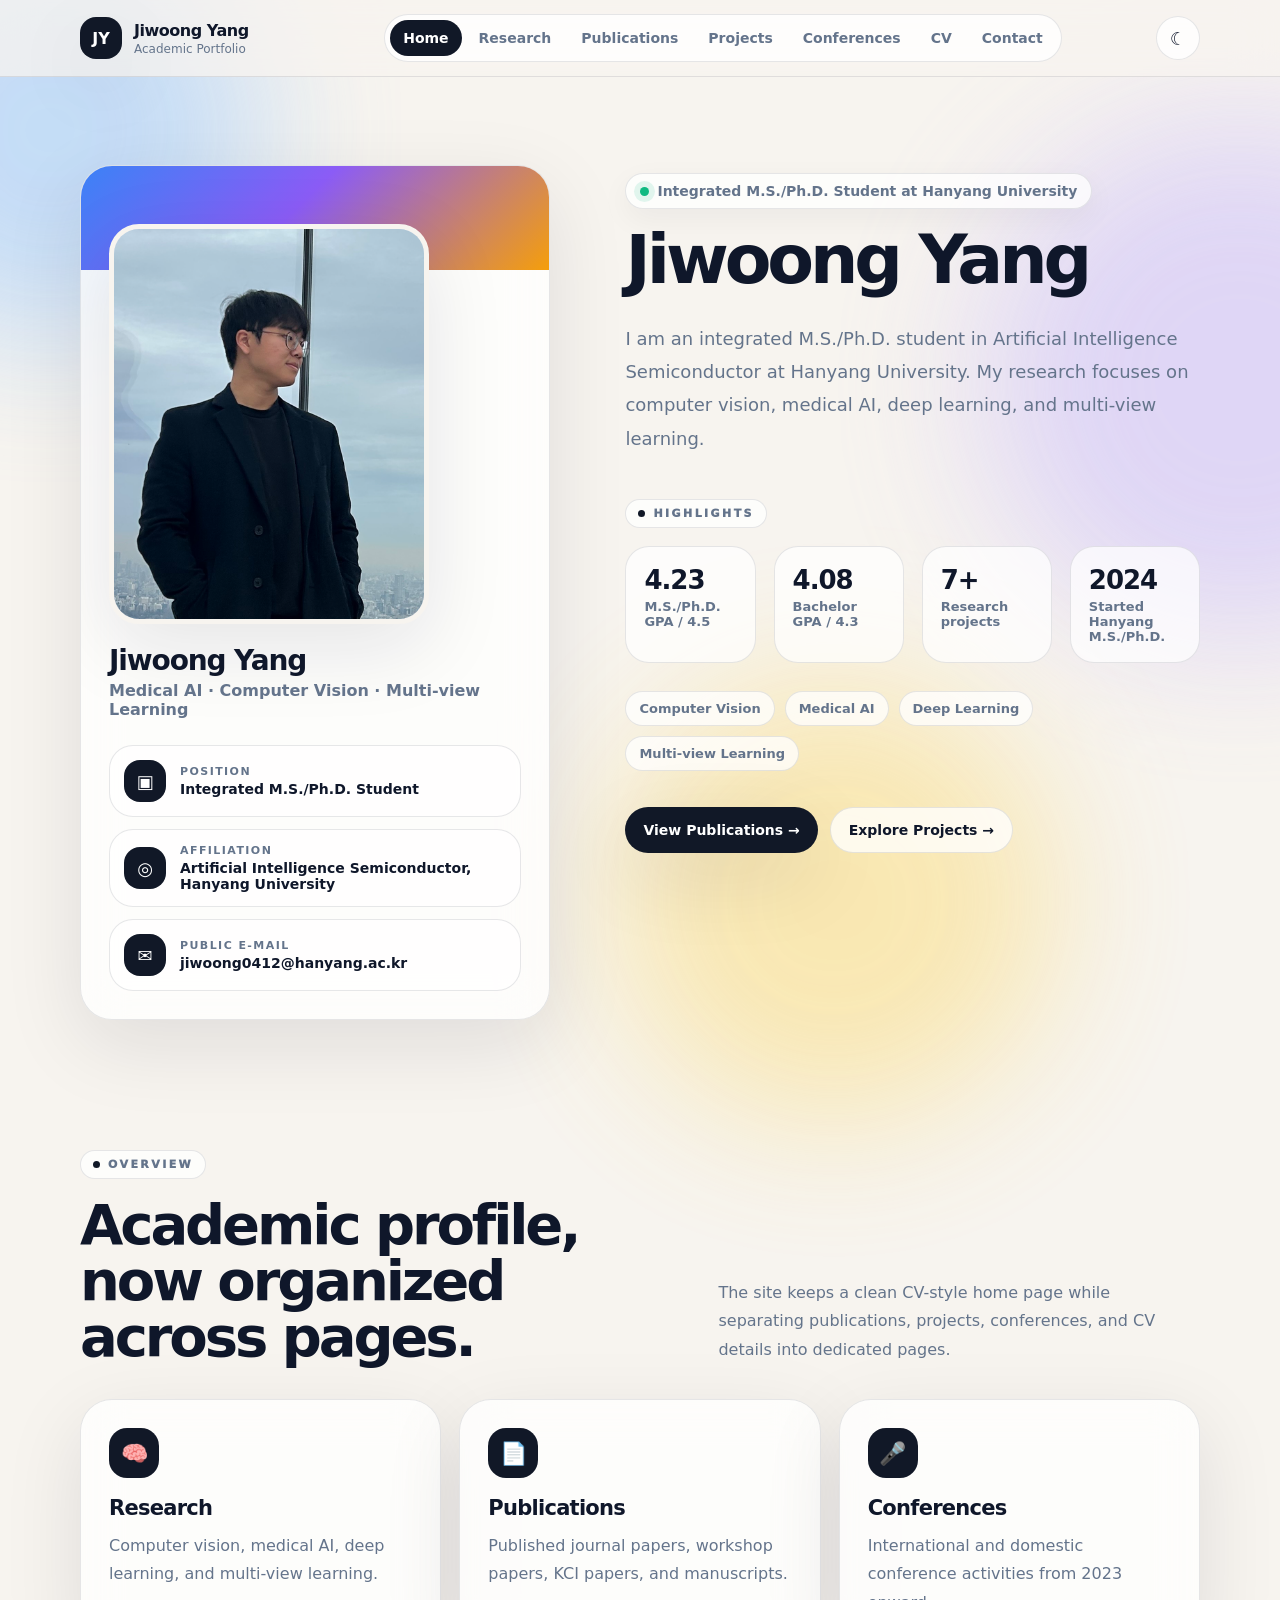
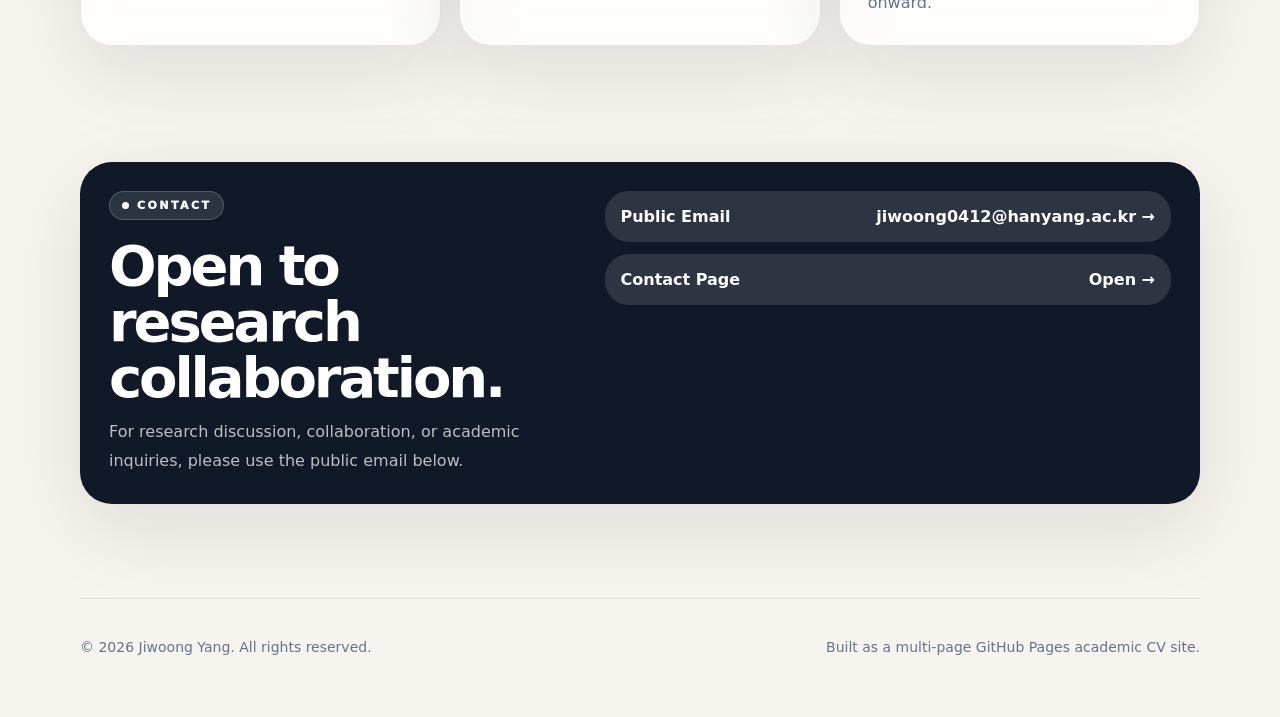
==== commit 452908bf: "Add files via upload" ====
--- a/index.html
+++ b/index.html
@@ -47,29 +47,11 @@
     <main>
 
       <section class="container hero">
-        <div class="hero-grid">
-          <div>
-            <div class="pill"><span class="dot"></span> Integrated M.S./Ph.D. Student at Hanyang University</div>
-            <h1>Building multi-view AI for medical images.</h1>
-            <p class="lead">
-              I am an integrated M.S./Ph.D. student in Artificial Intelligence Semiconductor at Hanyang University. My research focuses on computer vision, medical AI, deep learning, and multi-view learning.
-            </p>
-            <div class="tag-row">
-              <span class="tag">Computer Vision</span>
-              <span class="tag">Medical AI</span>
-              <span class="tag">Deep Learning</span>
-              <span class="tag">Multi-view Learning</span>
-              <span class="tag">Traffic AI</span>
-            </div>
-            <div class="actions">
-              <a class="button primary" href="publications/">View Publications →</a>
-              <a class="button secondary" href="projects/">Explore Projects →</a>
-            </div>
-          </div>
-          <aside class="card profile-card">
+        <div class="hero-grid hero-grid-home">
+          <aside class="card profile-card profile-card-home">
             <div class="profile-banner"></div>
             <div class="profile-body">
-              <div class="avatar">JY</div>
+              <img class="profile-photo" src="assets/profile-photo.png" alt="Portrait of Jiwoong Yang" />
               <h2>Jiwoong Yang</h2>
               <div class="role">Medical AI · Computer Vision · Multi-view Learning</div>
               <div class="info-list">
@@ -79,6 +61,30 @@
               </div>
             </div>
           </aside>
+          <div class="hero-copy">
+            <div class="pill"><span class="dot"></span> Integrated M.S./Ph.D. Student at Hanyang University</div>
+            <h1 class="home-name">Jiwoong Yang</h1>
+            <p class="lead">
+              I am an integrated M.S./Ph.D. student in Artificial Intelligence Semiconductor at Hanyang University. My research focuses on computer vision, medical AI, deep learning, and multi-view learning.
+            </p>
+            <div class="section-label inline-home-label">Highlights</div>
+            <div class="grid-4 home-highlights">
+              <div class="stat"><strong>4.23</strong><span>M.S./Ph.D. GPA / 4.5</span></div>
+              <div class="stat"><strong>4.08</strong><span>Bachelor GPA / 4.3</span></div>
+              <div class="stat"><strong>7+</strong><span>Research projects</span></div>
+              <div class="stat"><strong>2024</strong><span>Started Hanyang M.S./Ph.D.</span></div>
+            </div>
+            <div class="tag-row">
+              <span class="tag">Computer Vision</span>
+              <span class="tag">Medical AI</span>
+              <span class="tag">Deep Learning</span>
+              <span class="tag">Multi-view Learning</span>
+            </div>
+            <div class="actions">
+              <a class="button primary" href="publications/">View Publications →</a>
+              <a class="button secondary" href="projects/">Explore Projects →</a>
+            </div>
+          </div>
         </div>
       </section>
 
@@ -92,16 +98,6 @@
           <a class="card project-card" href="research/"><div class="icon-bubble">🧠</div><h3>Research</h3><p>Computer vision, medical AI, deep learning, and multi-view learning.</p></a>
           <a class="card project-card" href="publications/"><div class="icon-bubble">📄</div><h3>Publications</h3><p>Published journal papers, workshop papers, KCI papers, and manuscripts.</p></a>
           <a class="card project-card" href="conferences/"><div class="icon-bubble">🎤</div><h3>Conferences</h3><p>International and domestic conference activities from 2023 onward.</p></a>
-        </div>
-      </section>
-
-      <section class="container">
-        <div class="section-label">Highlights</div>
-        <div class="grid-4" style="margin-top:22px;">
-          <div class="stat"><strong>4.23</strong><span>M.S./Ph.D. GPA / 4.5</span></div>
-          <div class="stat"><strong>4.08</strong><span>Bachelor GPA / 4.3</span></div>
-          <div class="stat"><strong>7+</strong><span>Research projects</span></div>
-          <div class="stat"><strong>2024</strong><span>Started Hanyang M.S./Ph.D.</span></div>
         </div>
       </section>
 
--- a/assets/style.css
+++ b/assets/style.css
@@ -157,3 +157,36 @@
   .paper, .timeline-item { display: block; }
   .year, .timeline-date { margin-bottom: 14px; width: fit-content; }
 }
+
+.hero-grid-home { grid-template-columns: 0.92fr 1.08fr; align-items: start; }
+.profile-card-home { max-width: 470px; }
+.profile-card-home .profile-banner { height: 104px; }
+.profile-photo {
+  width: min(100%, 320px);
+  aspect-ratio: 4 / 5;
+  object-fit: cover;
+  object-position: center top;
+  display: block;
+  margin-top: -46px;
+  border-radius: 30px;
+  border: 5px solid var(--bg);
+  box-shadow: var(--soft-shadow);
+  background: #dbe4ef;
+}
+.profile-card-home .profile-body h2 { margin: 20px 0 4px; }
+.hero-copy { padding-top: 8px; }
+.home-name {
+  margin: 18px 0 0;
+  font-size: clamp(38px, 5.4vw, 68px);
+  line-height: 0.98;
+  letter-spacing: -0.06em;
+}
+.inline-home-label { margin-top: 26px; }
+.home-highlights { margin-top: 18px; }
+.home-highlights .stat { background: color-mix(in srgb, var(--card-strong) 72%, transparent); }
+@media (max-width: 920px) {
+  .hero-grid-home { grid-template-columns: 1fr; }
+  .profile-card-home { max-width: none; order: 1; }
+  .hero-copy { order: 2; }
+  .profile-photo { width: min(100%, 280px); }
+}
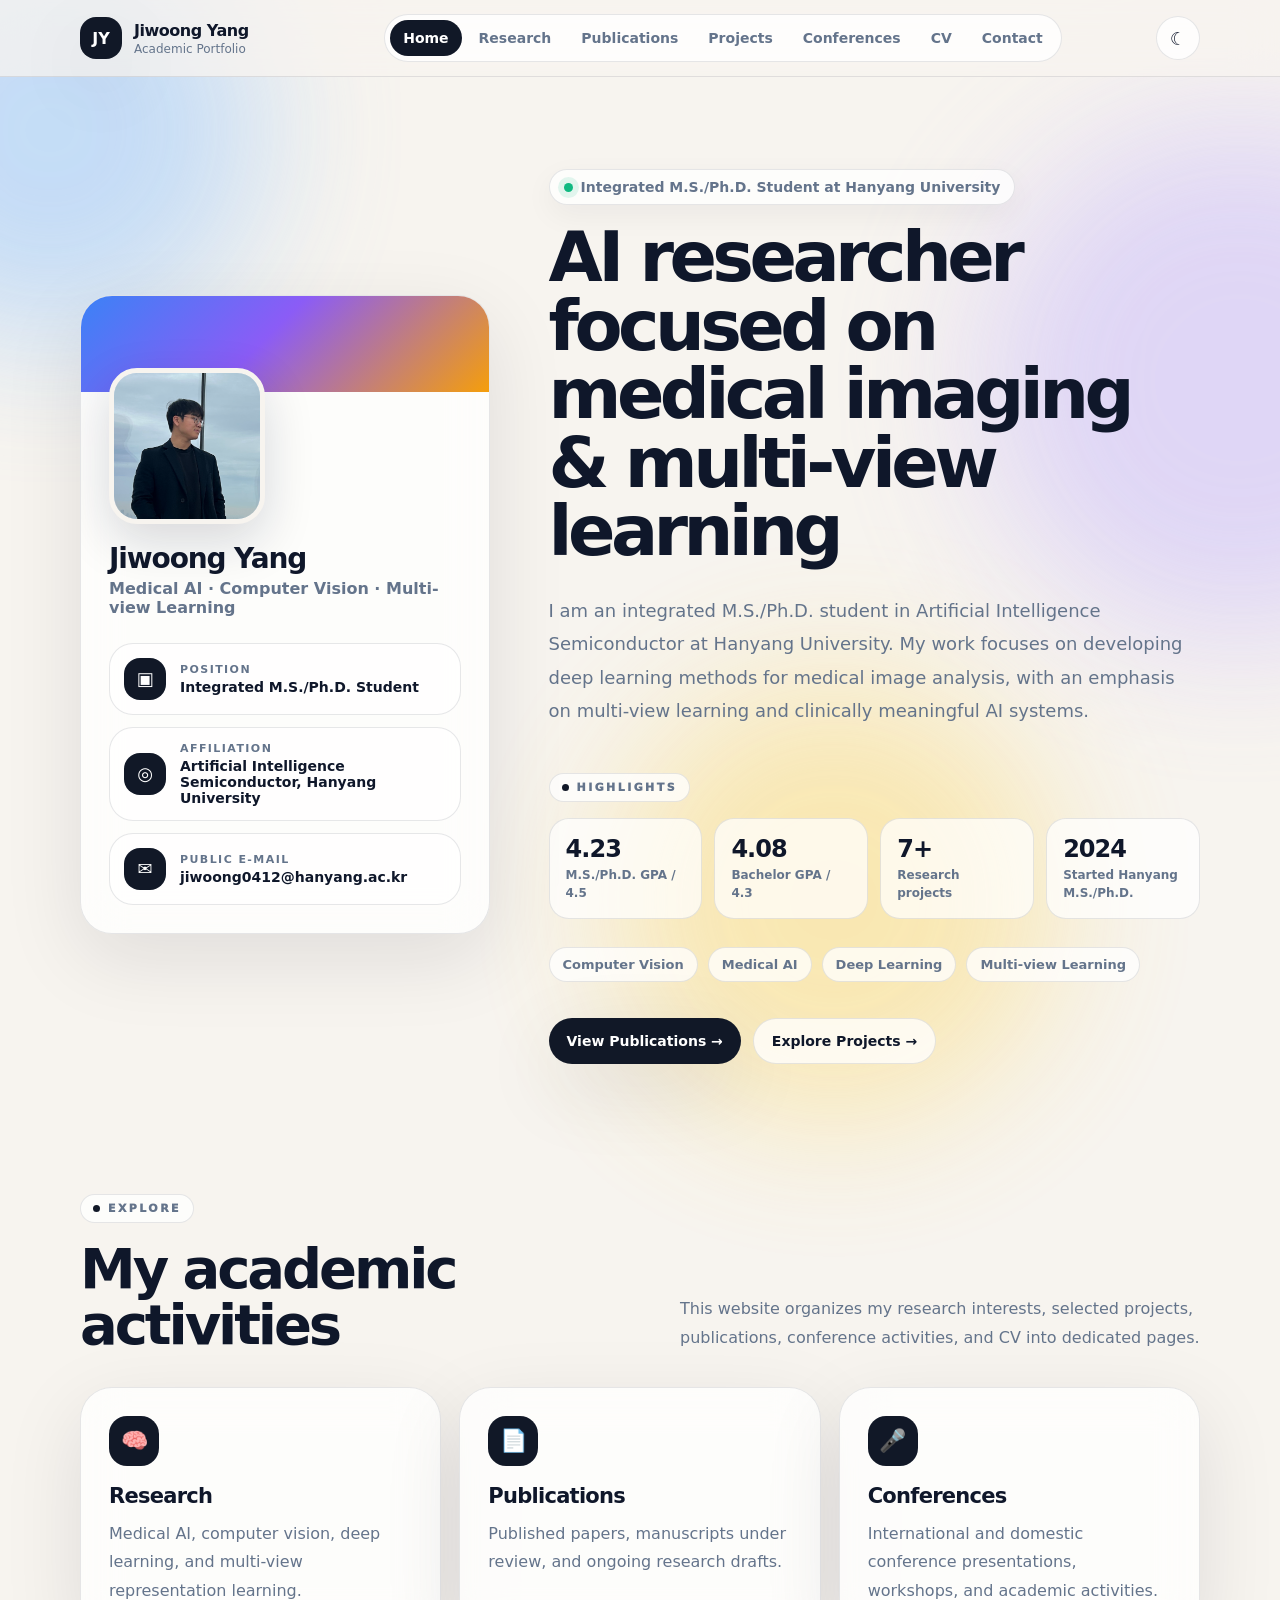
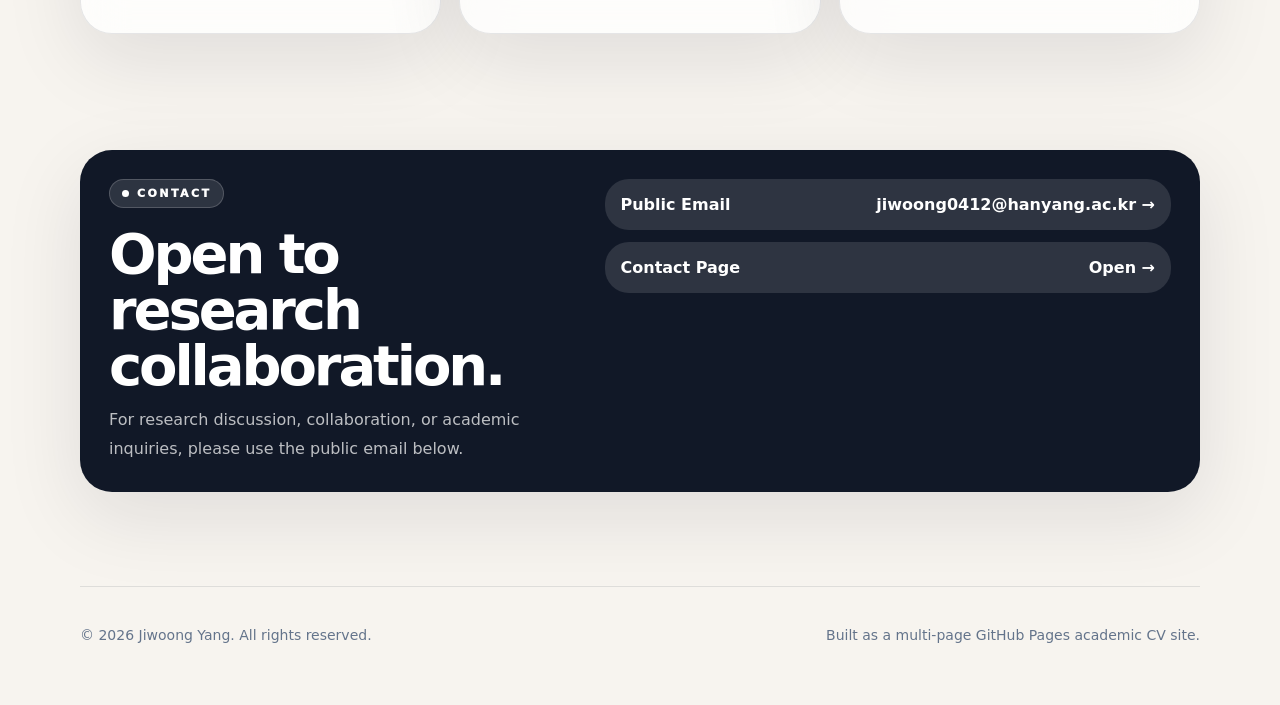
==== commit f4e96d0f: "Add files via upload" ====
--- a/index.html
+++ b/index.html
@@ -63,9 +63,9 @@
           </aside>
           <div class="hero-copy">
             <div class="pill"><span class="dot"></span> Integrated M.S./Ph.D. Student at Hanyang University</div>
-            <h1 class="home-name">Jiwoong Yang</h1>
+            <h1 class="home-title">AI researcher focused on medical imaging &amp; multi-view learning</h1>
             <p class="lead">
-              I am an integrated M.S./Ph.D. student in Artificial Intelligence Semiconductor at Hanyang University. My research focuses on computer vision, medical AI, deep learning, and multi-view learning.
+              I am an integrated M.S./Ph.D. student in Artificial Intelligence Semiconductor at Hanyang University. My work focuses on developing deep learning methods for medical image analysis, with an emphasis on multi-view learning and clinically meaningful AI systems.
             </p>
             <div class="section-label inline-home-label">Highlights</div>
             <div class="grid-4 home-highlights">
@@ -89,15 +89,15 @@
       </section>
 
       <section class="container">
-        <div class="section-label">Overview</div>
+        <div class="section-label">Explore</div>
         <div class="section-head">
-          <h2>Academic profile, now organized across pages.</h2>
-          <p>The site keeps a clean CV-style home page while separating publications, projects, conferences, and CV details into dedicated pages.</p>
+          <h2>My academic activities</h2>
+          <p>This website organizes my research interests, selected projects, publications, conference activities, and CV into dedicated pages.</p>
         </div>
         <div class="grid-3">
-          <a class="card project-card" href="research/"><div class="icon-bubble">🧠</div><h3>Research</h3><p>Computer vision, medical AI, deep learning, and multi-view learning.</p></a>
-          <a class="card project-card" href="publications/"><div class="icon-bubble">📄</div><h3>Publications</h3><p>Published journal papers, workshop papers, KCI papers, and manuscripts.</p></a>
-          <a class="card project-card" href="conferences/"><div class="icon-bubble">🎤</div><h3>Conferences</h3><p>International and domestic conference activities from 2023 onward.</p></a>
+          <a class="card project-card" href="research/"><div class="icon-bubble">🧠</div><h3>Research</h3><p>Medical AI, computer vision, deep learning, and multi-view representation learning.</p></a>
+          <a class="card project-card" href="publications/"><div class="icon-bubble">📄</div><h3>Publications</h3><p>Published papers, manuscripts under review, and ongoing research drafts.</p></a>
+          <a class="card project-card" href="conferences/"><div class="icon-bubble">🎤</div><h3>Conferences</h3><p>International and domestic conference presentations, workshops, and academic activities.</p></a>
         </div>
       </section>
 
--- a/assets/style.css
+++ b/assets/style.css
@@ -158,35 +158,47 @@
   .year, .timeline-date { margin-bottom: 14px; width: fit-content; }
 }
 
-.hero-grid-home { grid-template-columns: 0.92fr 1.08fr; align-items: start; }
-.profile-card-home { max-width: 470px; }
-.profile-card-home .profile-banner { height: 104px; }
+.hero-grid-home { grid-template-columns: 0.78fr 1.22fr; align-items: center; gap: 52px; }
+.profile-card-home { max-width: 410px; }
+.profile-card-home .profile-banner { height: 96px; }
+.profile-card-home .profile-body { padding: 24px 28px 28px; }
 .profile-photo {
-  width: min(100%, 320px);
-  aspect-ratio: 4 / 5;
+  width: 156px;
+  height: 156px;
   object-fit: cover;
   object-position: center top;
   display: block;
-  margin-top: -46px;
-  border-radius: 30px;
+  margin-top: -48px;
+  border-radius: 28px;
   border: 5px solid var(--bg);
-  box-shadow: var(--soft-shadow);
+  box-shadow: 0 18px 50px rgba(15, 23, 42, 0.16);
   background: #dbe4ef;
 }
-.profile-card-home .profile-body h2 { margin: 20px 0 4px; }
-.hero-copy { padding-top: 8px; }
-.home-name {
+.profile-card-home .profile-body h2 { margin: 18px 0 4px; }
+.hero-copy { padding-top: 4px; }
+.home-title {
   margin: 18px 0 0;
-  font-size: clamp(38px, 5.4vw, 68px);
+  max-width: 760px;
+  font-size: clamp(40px, 5.9vw, 70px);
   line-height: 0.98;
-  letter-spacing: -0.06em;
-}
-.inline-home-label { margin-top: 26px; }
-.home-highlights { margin-top: 18px; }
-.home-highlights .stat { background: color-mix(in srgb, var(--card-strong) 72%, transparent); }
+  letter-spacing: -0.065em;
+}
+.inline-home-label { margin-top: 28px; }
+.home-highlights { margin-top: 16px; gap: 12px; }
+.home-highlights .stat {
+  background: color-mix(in srgb, var(--card-strong) 72%, transparent);
+  border-radius: 20px;
+  padding: 16px;
+}
+.home-highlights .stat strong { font-size: 24px; }
+.home-highlights .stat span { font-size: 12px; line-height: 1.45; }
 @media (max-width: 920px) {
-  .hero-grid-home { grid-template-columns: 1fr; }
+  .hero-grid-home { grid-template-columns: 1fr; gap: 32px; }
   .profile-card-home { max-width: none; order: 1; }
   .hero-copy { order: 2; }
-  .profile-photo { width: min(100%, 280px); }
-}
+  .profile-photo { width: 140px; height: 140px; }
+}
+@media (max-width: 560px) {
+  .home-title { font-size: 40px; }
+  .profile-photo { width: 128px; height: 128px; border-radius: 26px; }
+}
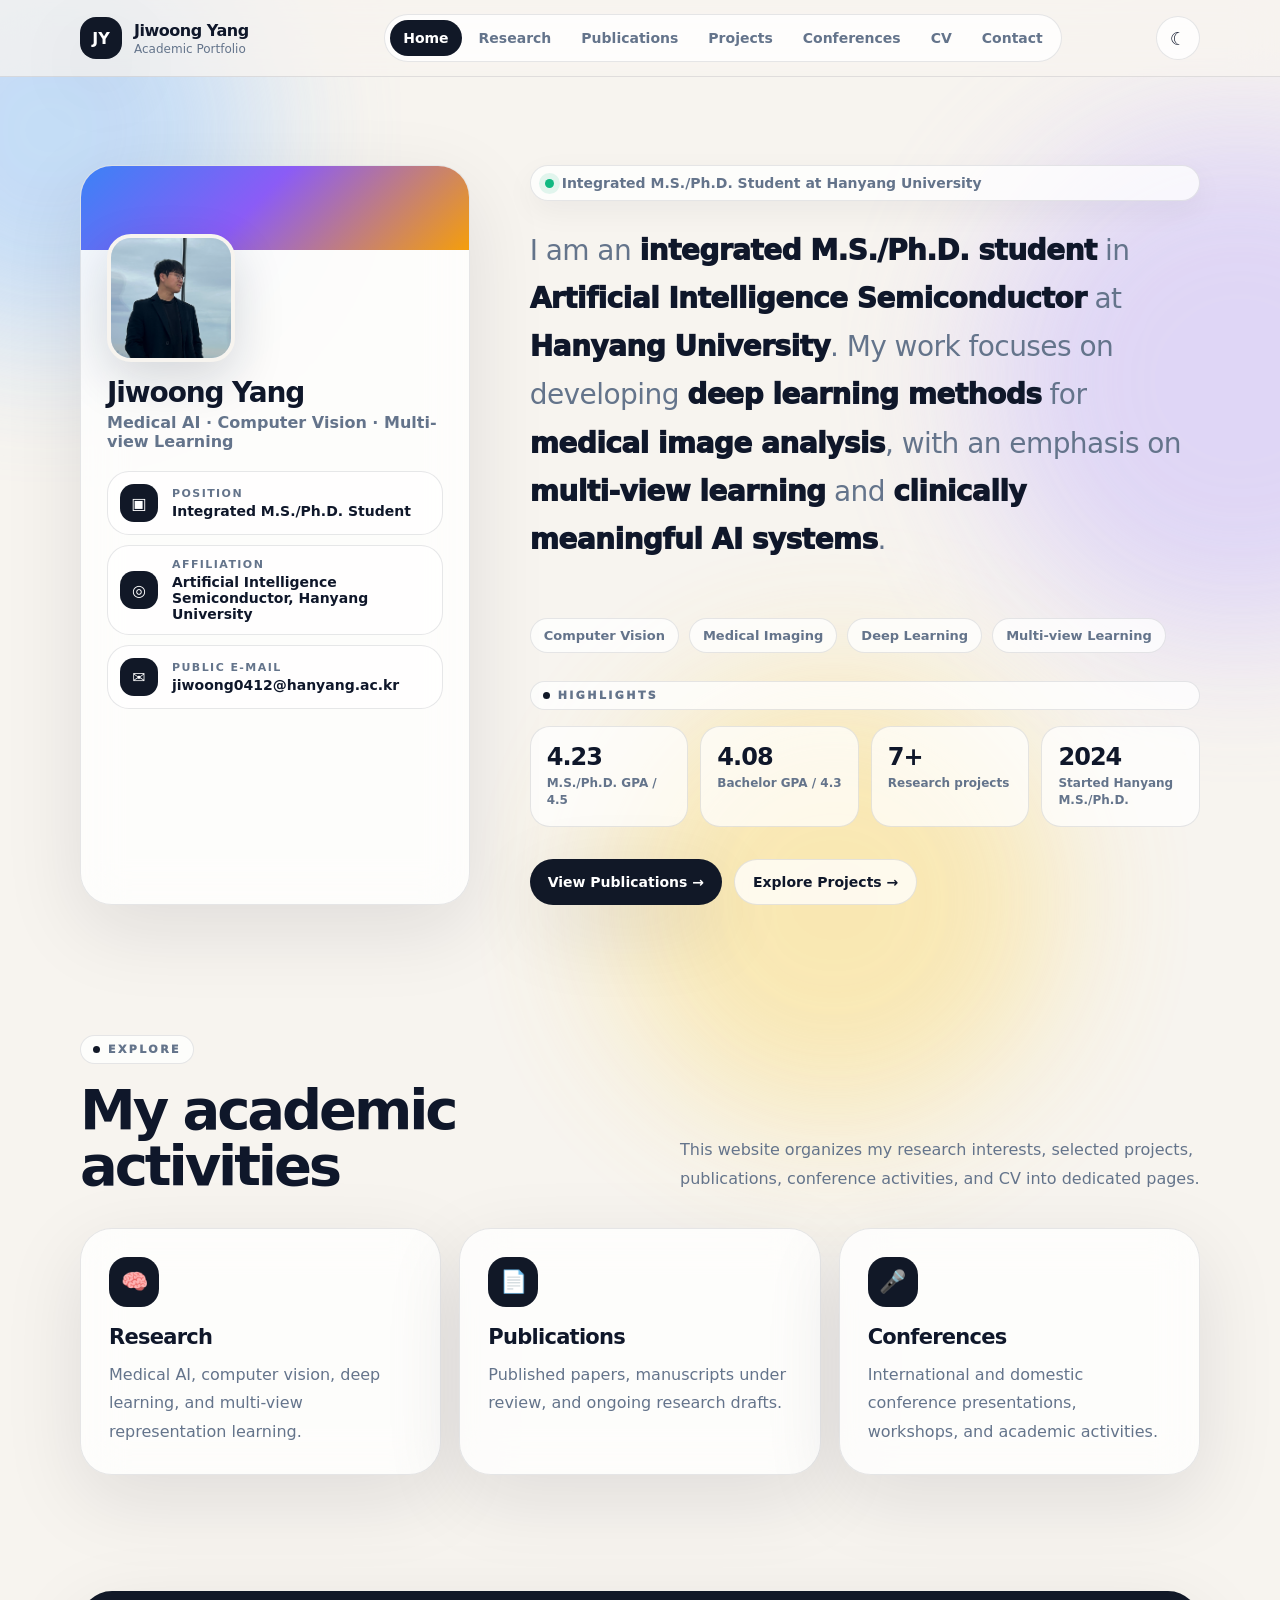
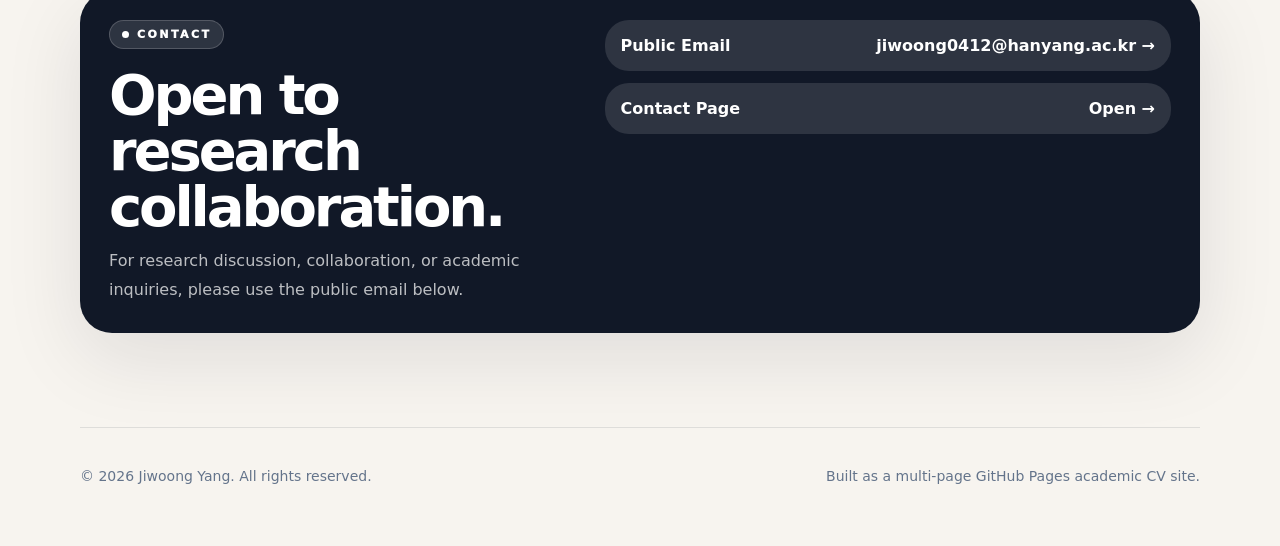
==== commit d574a105: "Add files via upload" ====
--- a/index.html
+++ b/index.html
@@ -63,22 +63,21 @@
           </aside>
           <div class="hero-copy">
             <div class="pill"><span class="dot"></span> Integrated M.S./Ph.D. Student at Hanyang University</div>
-            <h1 class="home-title">AI researcher focused on medical imaging &amp; multi-view learning</h1>
-            <p class="lead">
-              I am an integrated M.S./Ph.D. student in Artificial Intelligence Semiconductor at Hanyang University. My work focuses on developing deep learning methods for medical image analysis, with an emphasis on multi-view learning and clinically meaningful AI systems.
+            <p class="lead intro-lead">
+              I am an <strong>integrated M.S./Ph.D. student</strong> in <strong>Artificial Intelligence Semiconductor</strong> at <strong>Hanyang University</strong>. My work focuses on developing <strong>deep learning methods</strong> for <strong>medical image analysis</strong>, with an emphasis on <strong>multi-view learning</strong> and <strong>clinically meaningful AI systems</strong>.
             </p>
+            <div class="tag-row home-caption">
+              <span class="tag">Computer Vision</span>
+              <span class="tag">Medical Imaging</span>
+              <span class="tag">Deep Learning</span>
+              <span class="tag">Multi-view Learning</span>
+            </div>
             <div class="section-label inline-home-label">Highlights</div>
             <div class="grid-4 home-highlights">
               <div class="stat"><strong>4.23</strong><span>M.S./Ph.D. GPA / 4.5</span></div>
               <div class="stat"><strong>4.08</strong><span>Bachelor GPA / 4.3</span></div>
               <div class="stat"><strong>7+</strong><span>Research projects</span></div>
               <div class="stat"><strong>2024</strong><span>Started Hanyang M.S./Ph.D.</span></div>
-            </div>
-            <div class="tag-row">
-              <span class="tag">Computer Vision</span>
-              <span class="tag">Medical AI</span>
-              <span class="tag">Deep Learning</span>
-              <span class="tag">Multi-view Learning</span>
             </div>
             <div class="actions">
               <a class="button primary" href="publications/">View Publications →</a>
--- a/assets/style.css
+++ b/assets/style.css
@@ -158,24 +158,28 @@
   .year, .timeline-date { margin-bottom: 14px; width: fit-content; }
 }
 
-.hero-grid-home { grid-template-columns: 0.78fr 1.22fr; align-items: center; gap: 52px; }
-.profile-card-home { max-width: 410px; }
-.profile-card-home .profile-banner { height: 96px; }
-.profile-card-home .profile-body { padding: 24px 28px 28px; }
+.hero-grid-home { grid-template-columns: 0.74fr 1.26fr; align-items: stretch; gap: 56px; }
+.profile-card-home { max-width: 390px; height: 100%; }
+.profile-card-home .profile-banner { height: 84px; }
+.profile-card-home .profile-body { padding: 20px 26px 24px; }
 .profile-photo {
-  width: 156px;
-  height: 156px;
+  width: 128px;
+  height: 128px;
   object-fit: cover;
   object-position: center top;
   display: block;
-  margin-top: -48px;
-  border-radius: 28px;
-  border: 5px solid var(--bg);
+  margin-top: -36px;
+  border-radius: 24px;
+  border: 4px solid var(--bg);
   box-shadow: 0 18px 50px rgba(15, 23, 42, 0.16);
   background: #dbe4ef;
 }
-.profile-card-home .profile-body h2 { margin: 18px 0 4px; }
-.hero-copy { padding-top: 4px; }
+.profile-card-home .profile-body h2 { margin: 14px 0 4px; }
+
+.profile-card-home .info-list { margin-top: 20px; gap: 10px; }
+.profile-card-home .info-item { padding: 12px; border-radius: 22px; }
+.profile-card-home .info-icon { width: 38px; height: 38px; border-radius: 14px; font-size: 16px; }
+.hero-copy { padding-top: 0; display: flex; flex-direction: column; justify-content: center; }
 .home-title {
   margin: 18px 0 0;
   max-width: 760px;
@@ -196,9 +200,31 @@
   .hero-grid-home { grid-template-columns: 1fr; gap: 32px; }
   .profile-card-home { max-width: none; order: 1; }
   .hero-copy { order: 2; }
-  .profile-photo { width: 140px; height: 140px; }
+  .profile-photo { width: 120px; height: 120px; }
 }
 @media (max-width: 560px) {
   .home-title { font-size: 40px; }
-  .profile-photo { width: 128px; height: 128px; border-radius: 26px; }
-}
+  .profile-photo { width: 112px; height: 112px; border-radius: 22px; }
+}
+
+.intro-lead {
+  margin-top: 26px;
+  max-width: 760px;
+  font-size: clamp(20px, 2.3vw, 28px);
+  line-height: 1.72;
+  letter-spacing: -0.02em;
+  color: var(--muted);
+}
+.intro-lead strong {
+  color: var(--text);
+  font-weight: 950;
+}
+.home-caption {
+  margin-top: 26px;
+}
+.hero-copy .actions {
+  margin-top: 32px;
+}
+@media (max-width: 560px) {
+  .intro-lead { font-size: 20px; line-height: 1.75; }
+}
